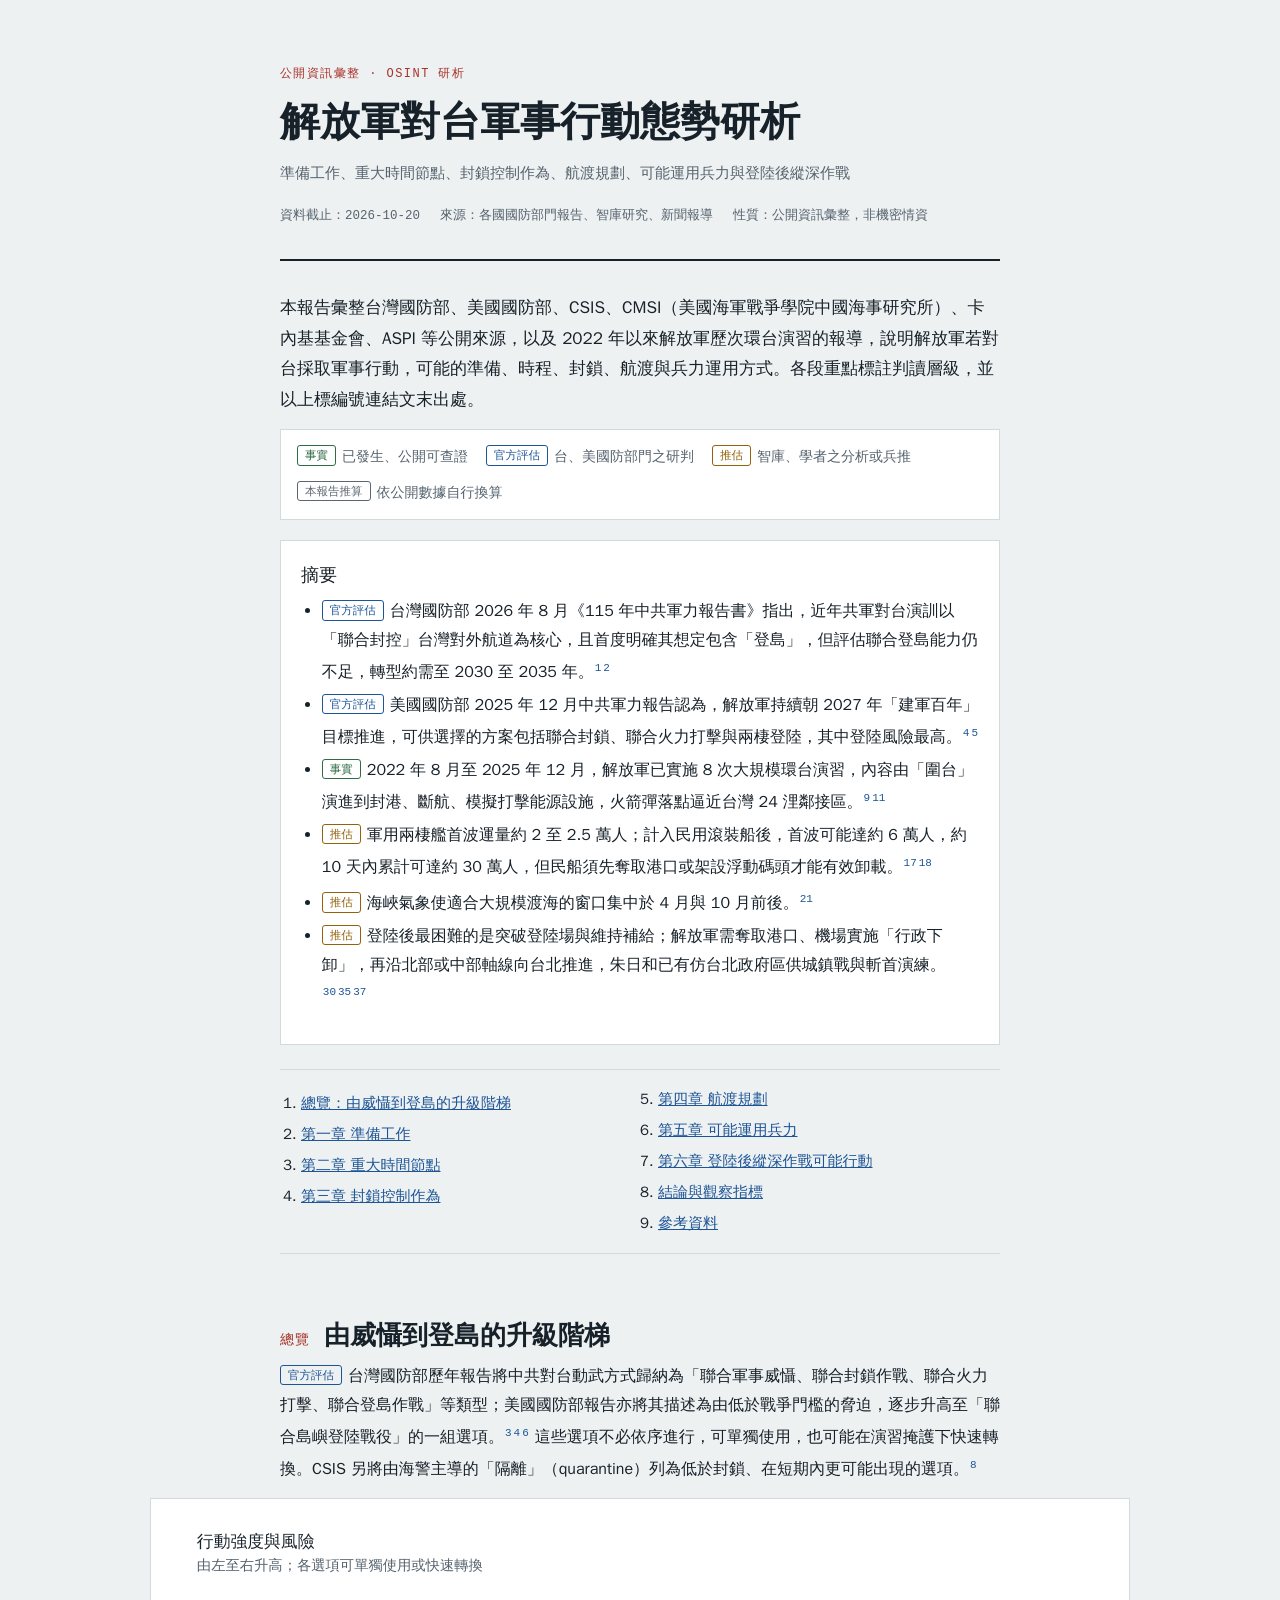
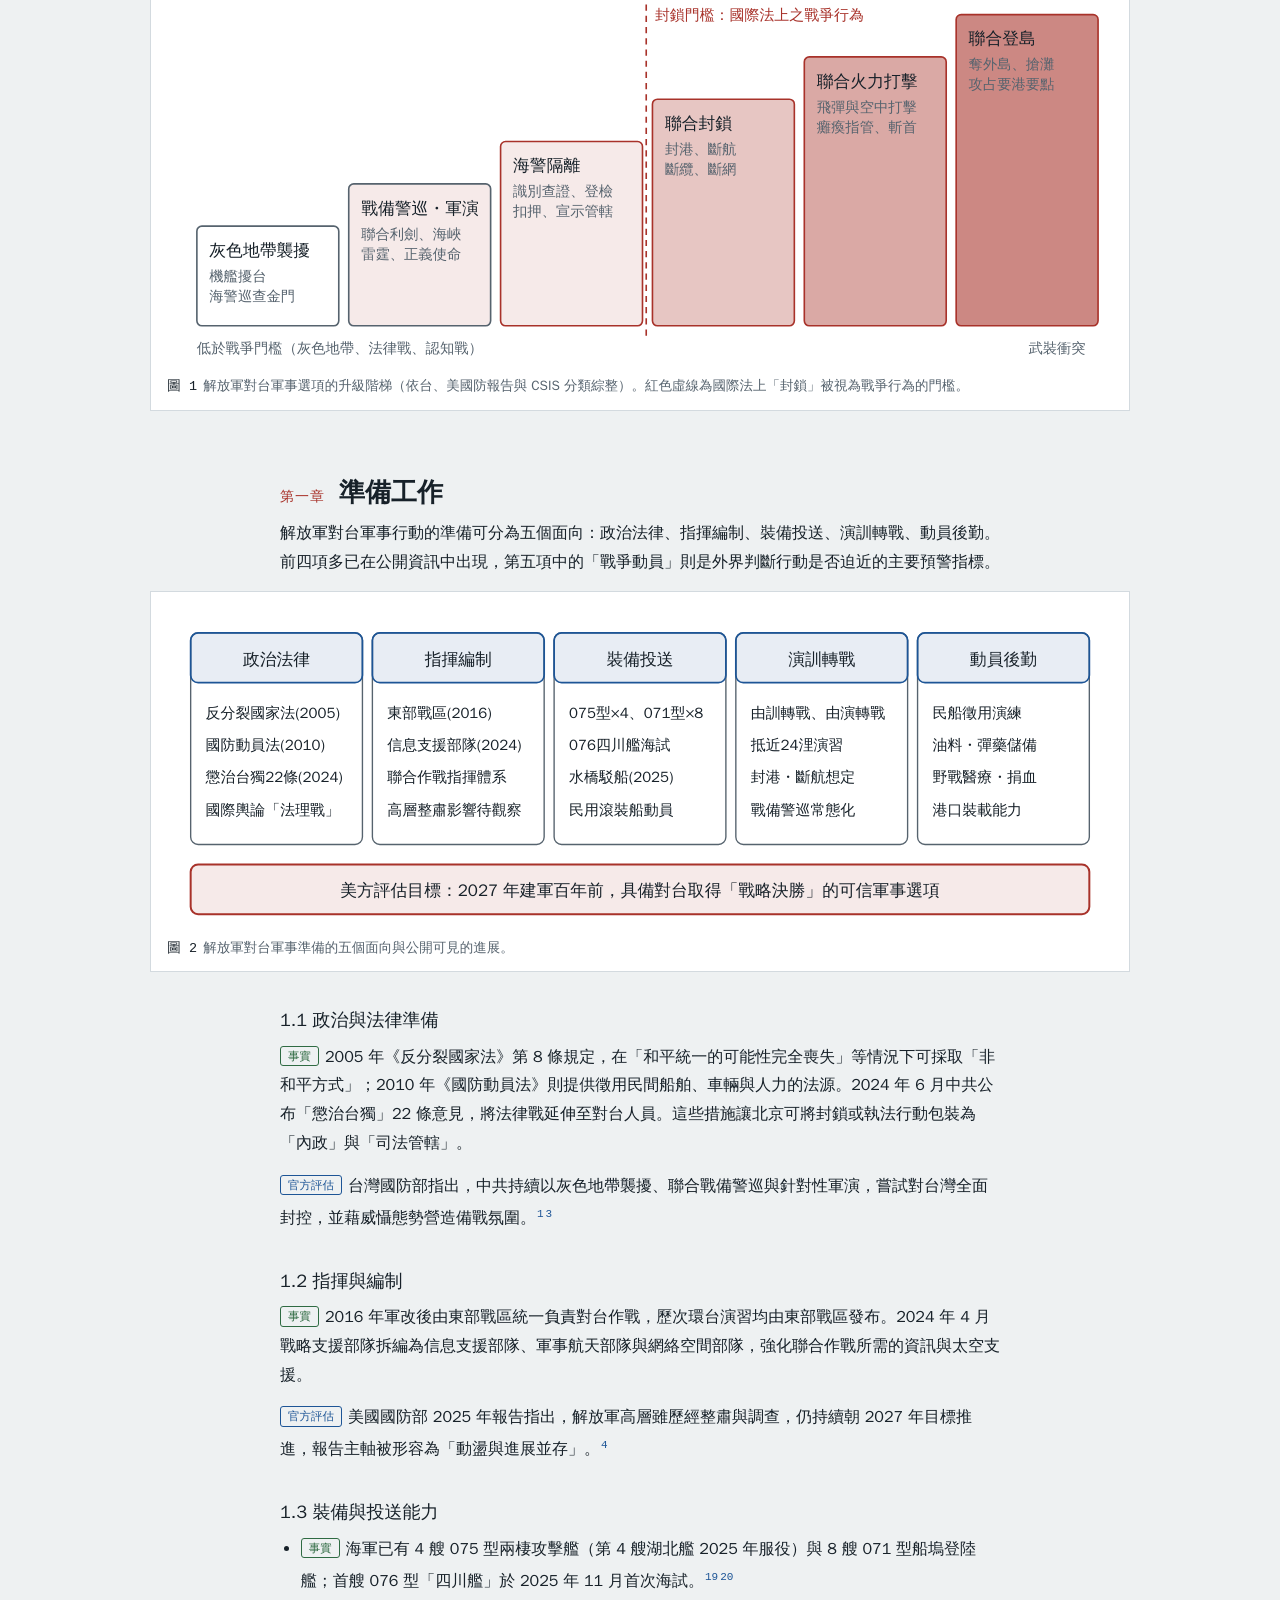
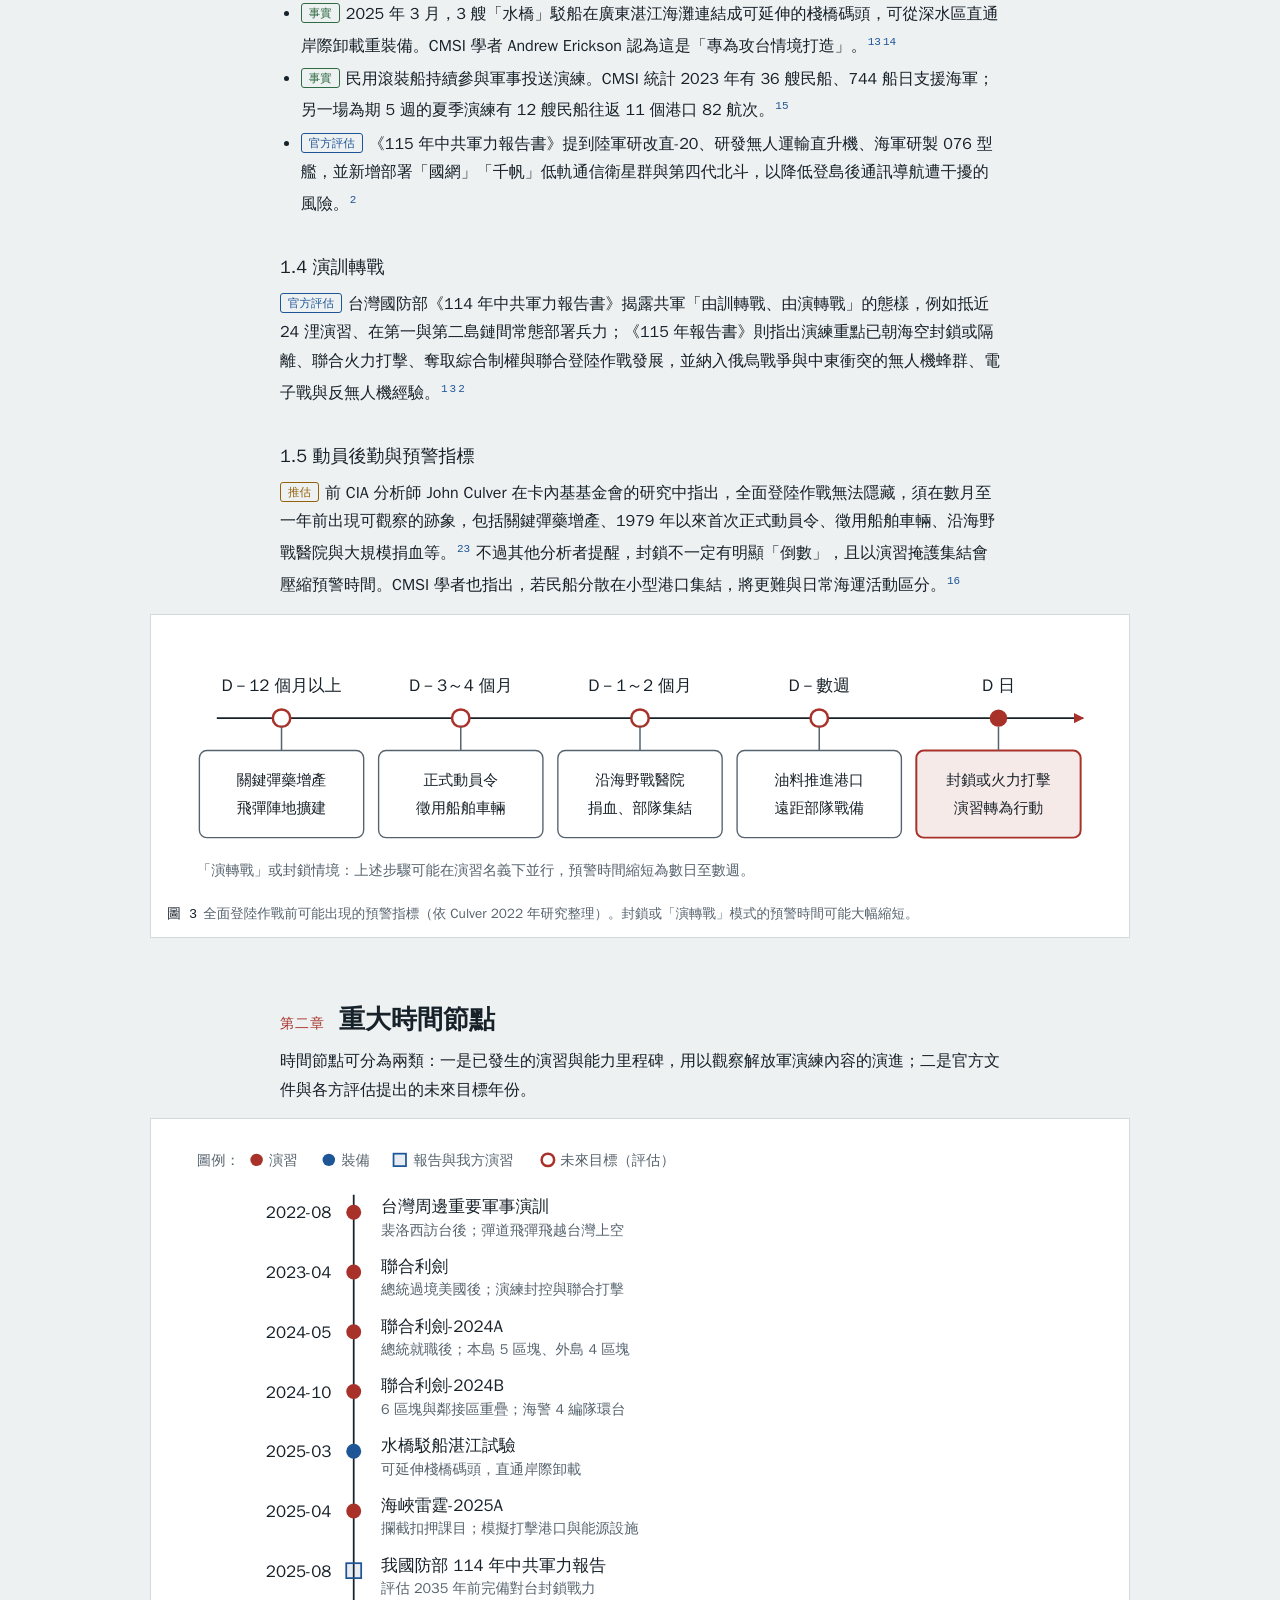
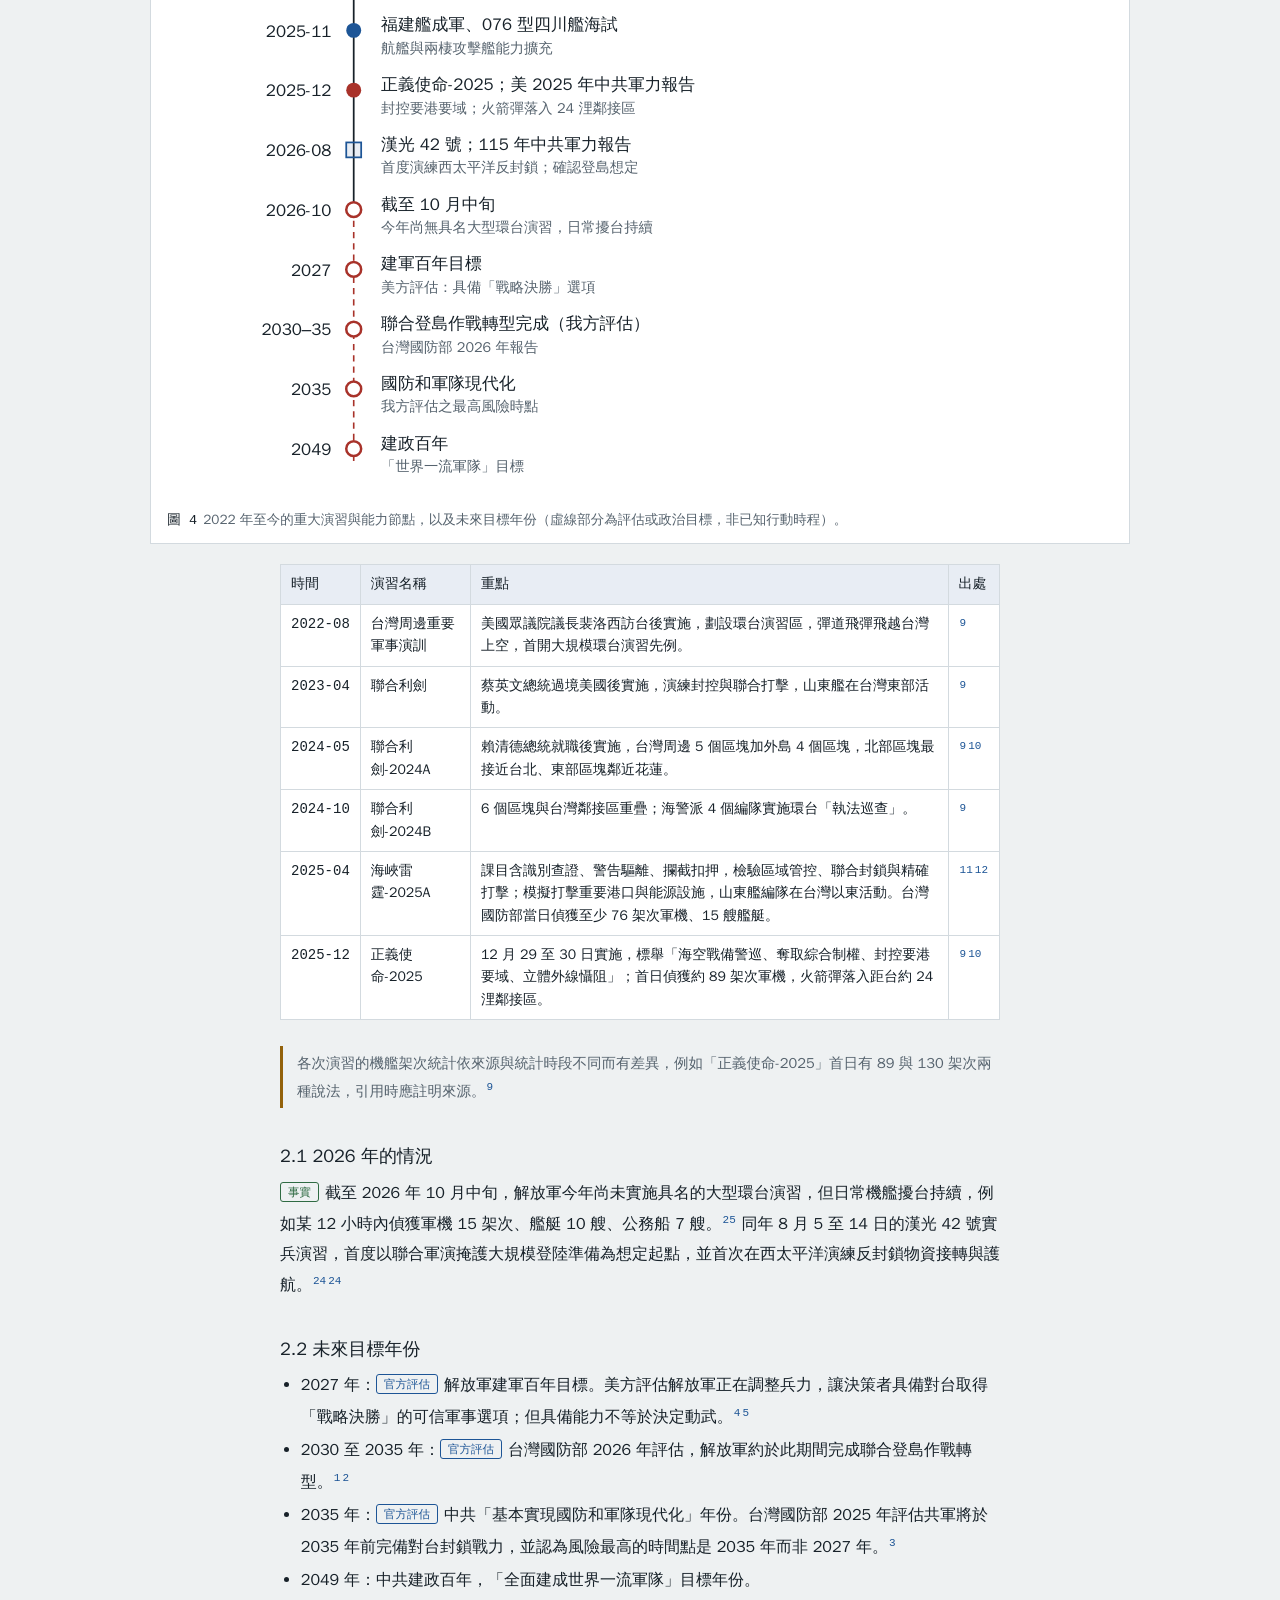
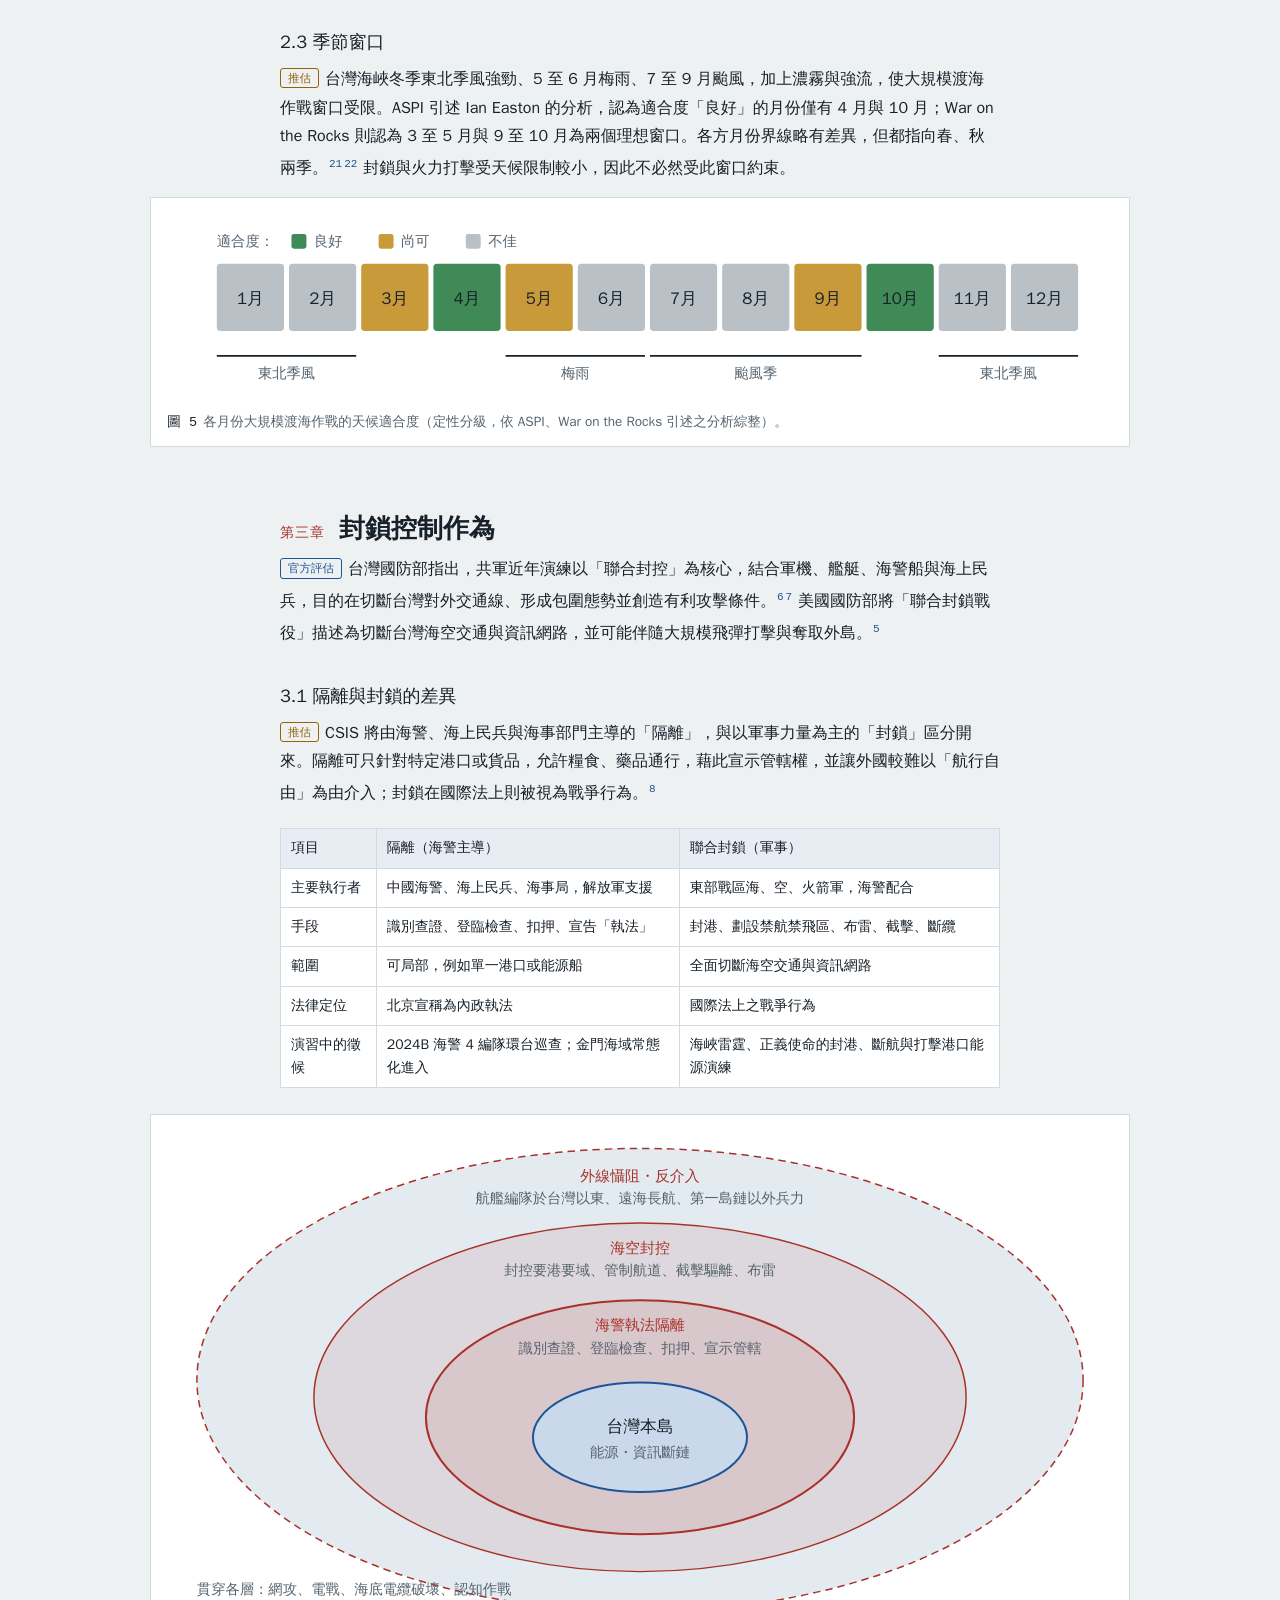
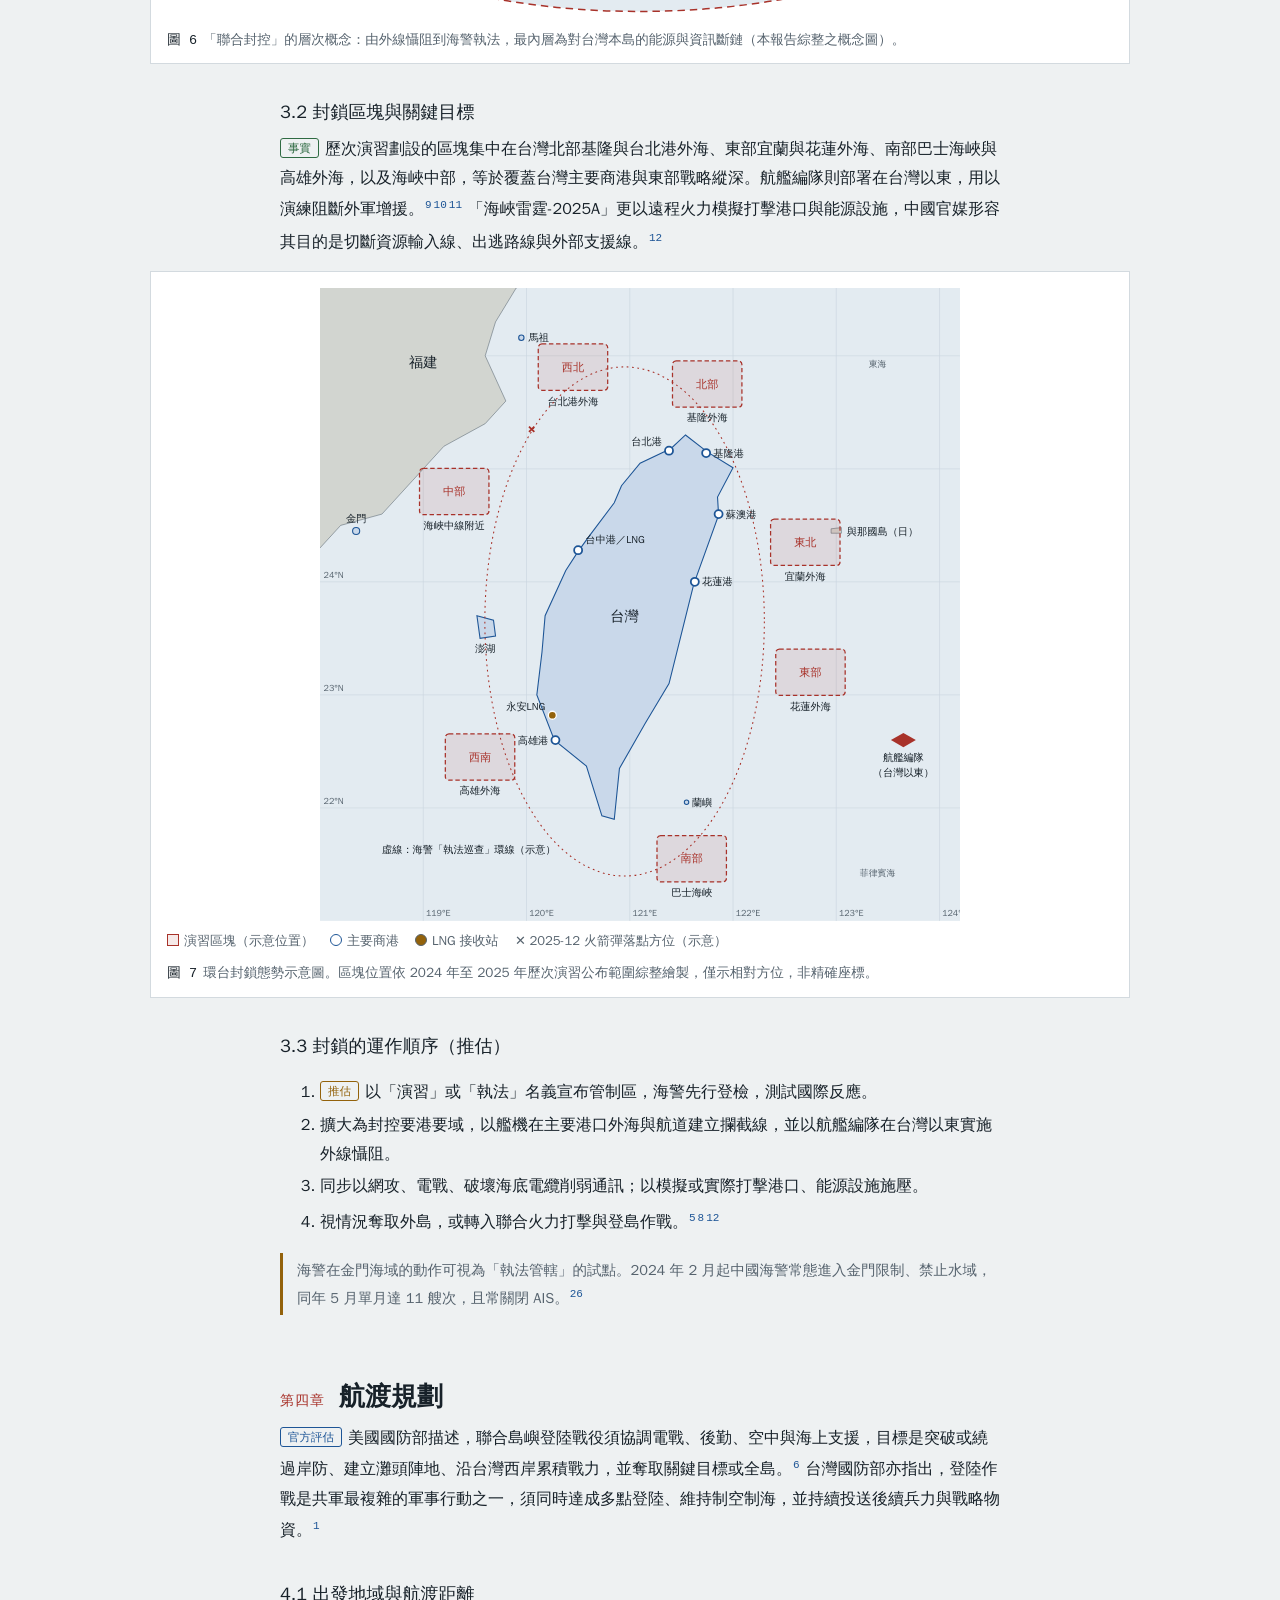
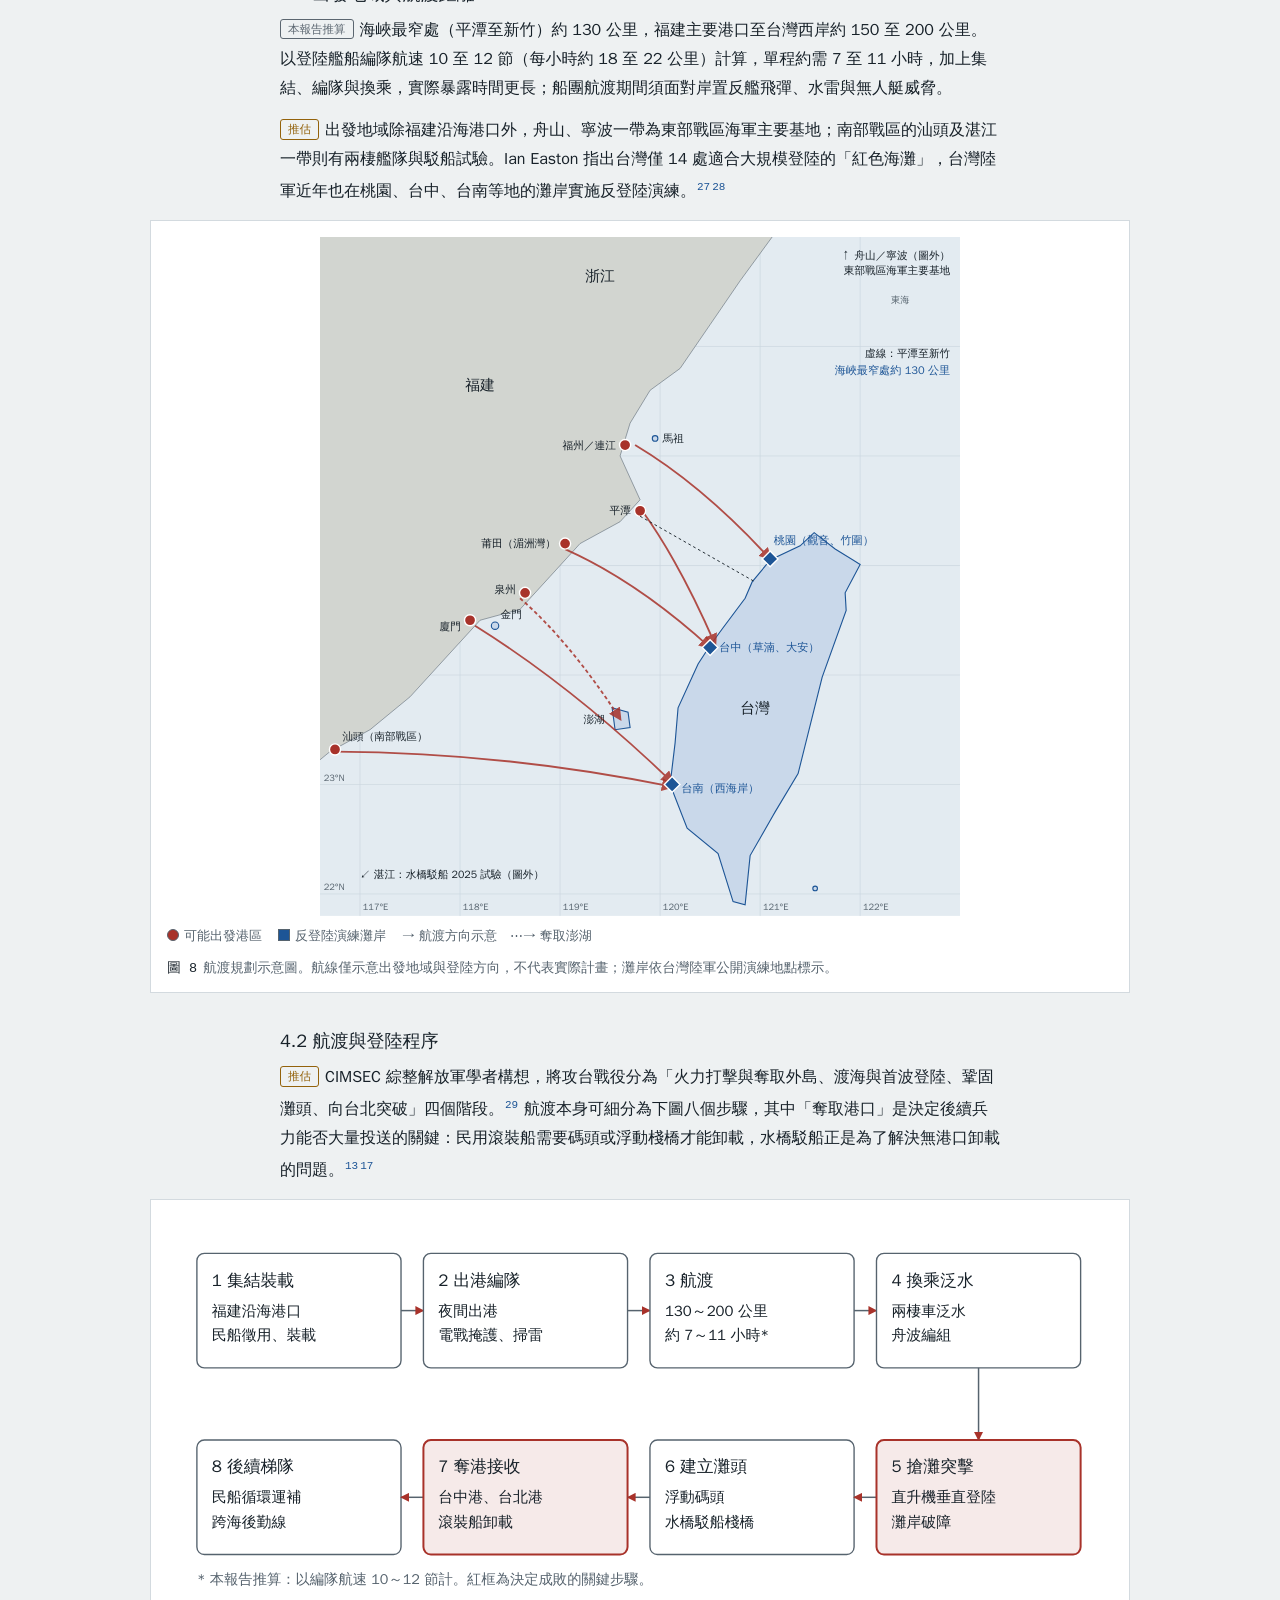
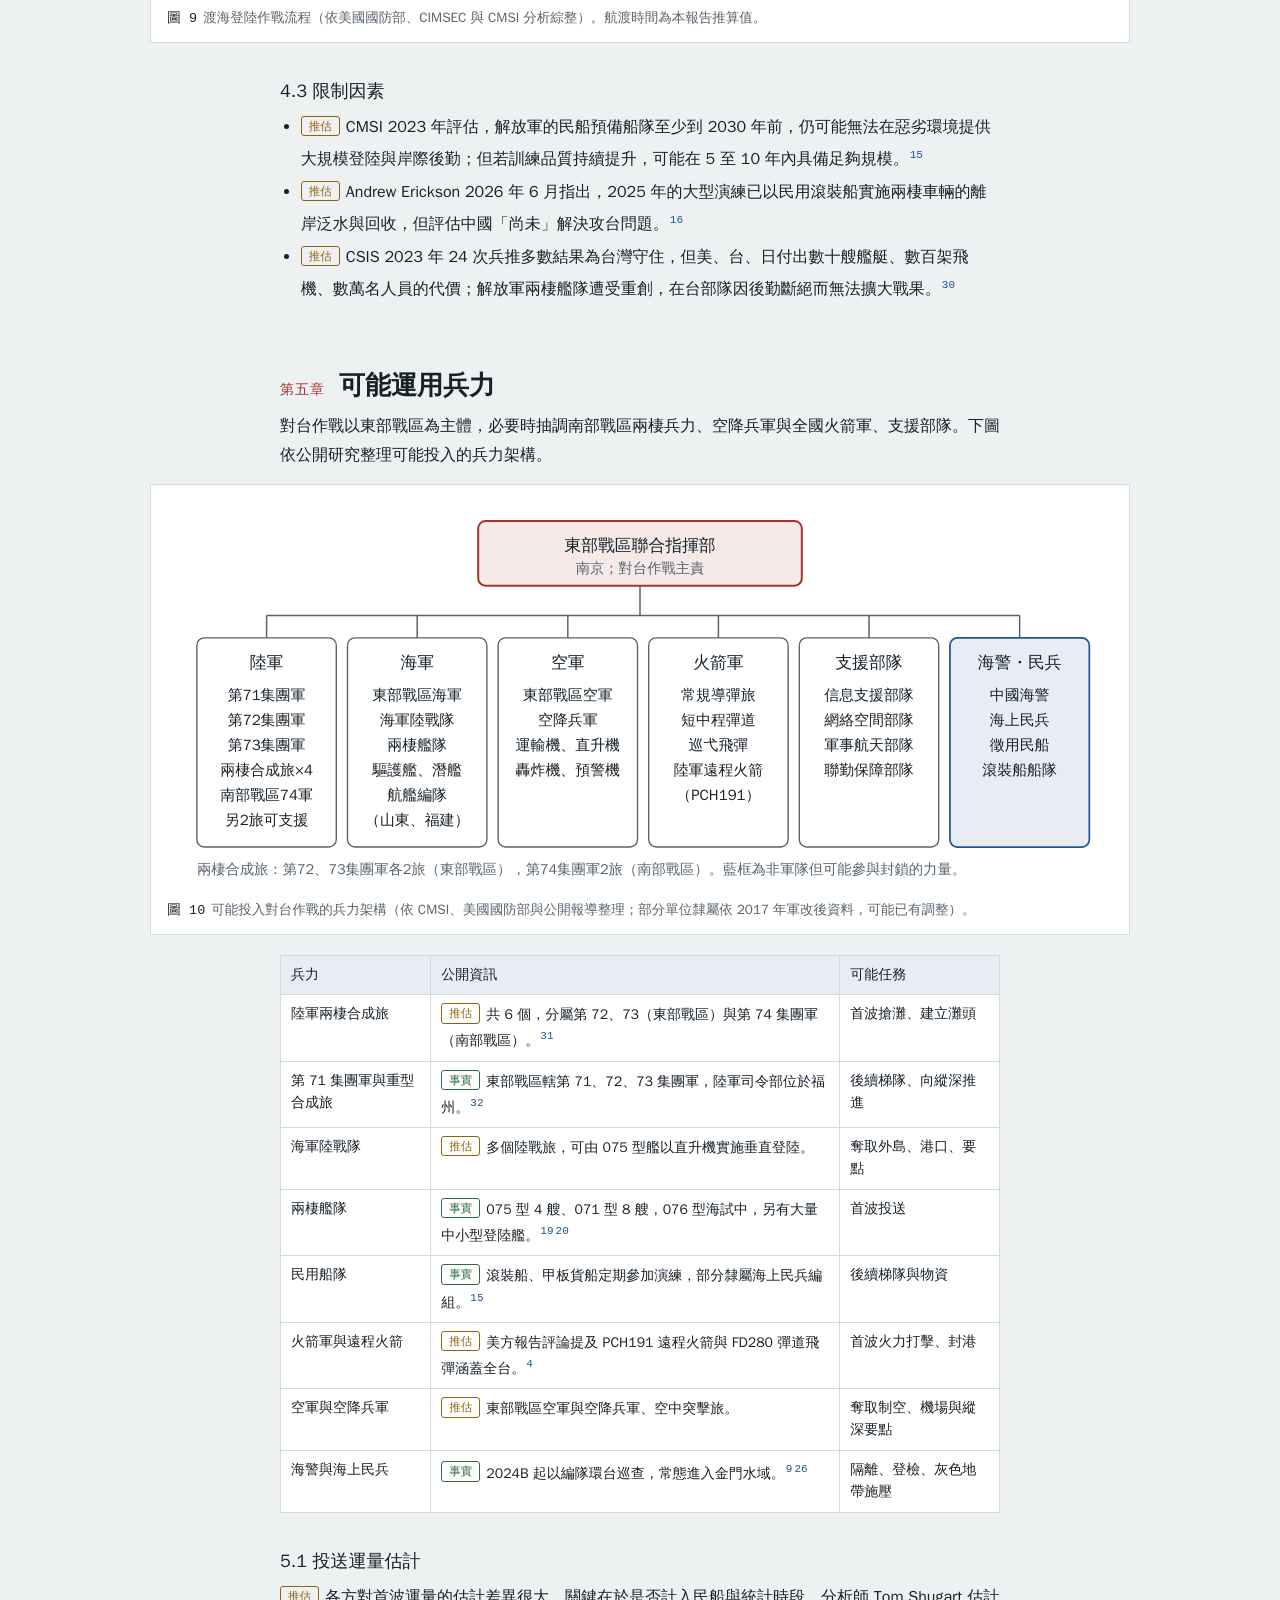
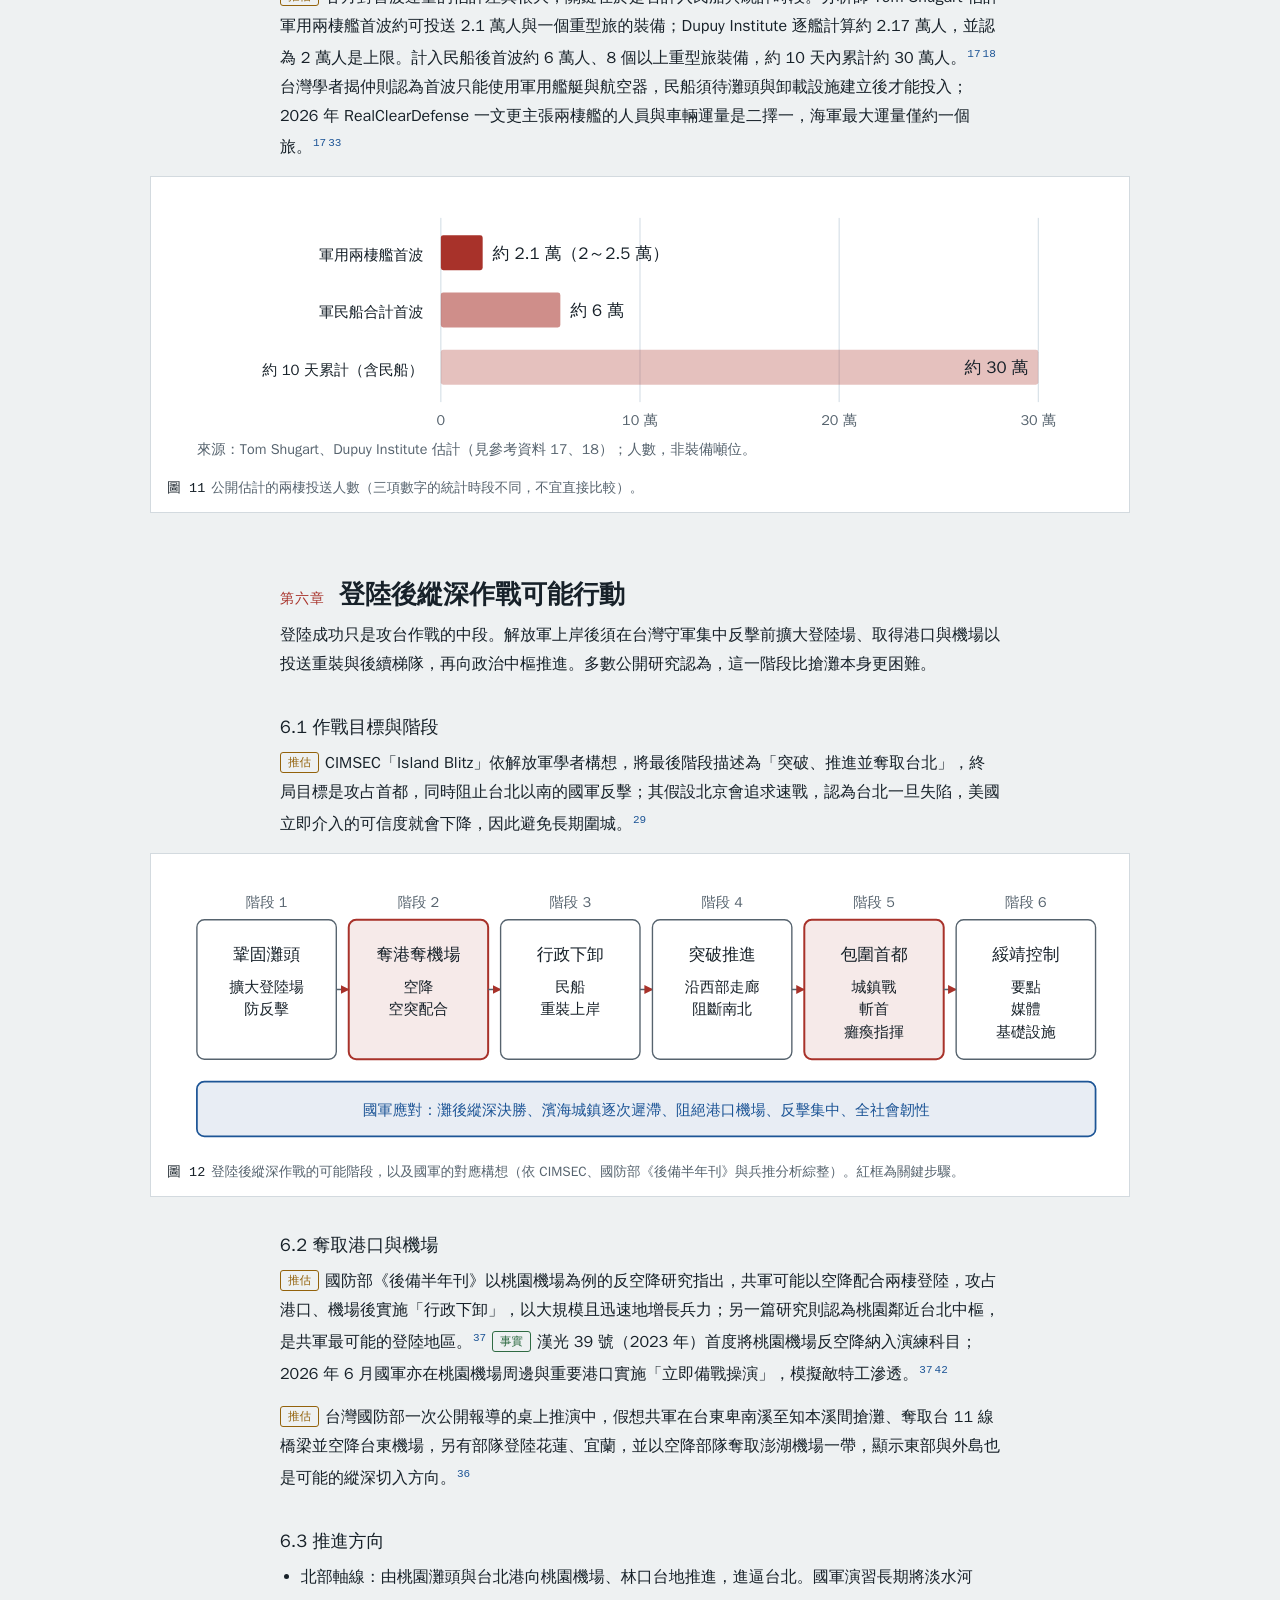
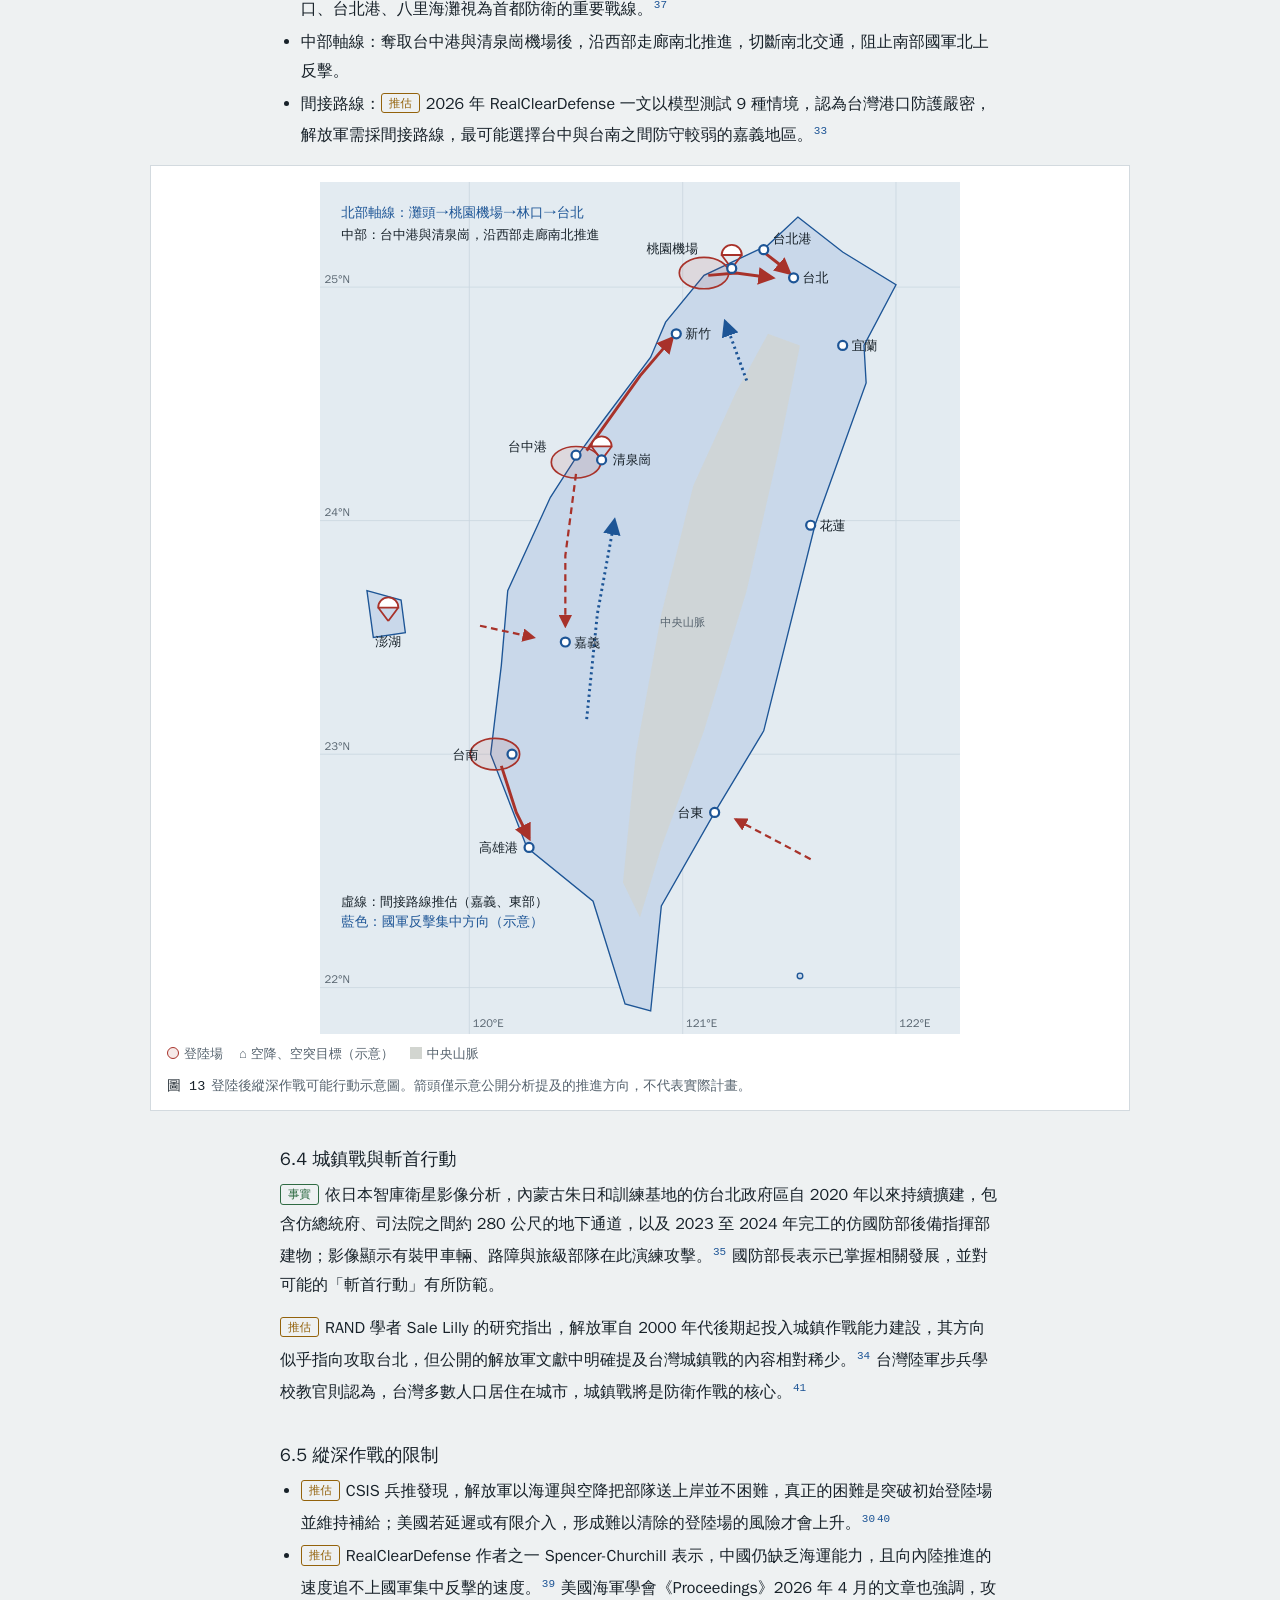
==== index.html @ f0faf1cc "新增解放軍對台軍事行動態勢研析報告 六章公開資訊研析，含離線網頁版、Word 檔、13 張圖解與產生程式。  Co-Authored-By: Claude Opus 5.5 (1M context) " ====
<!doctype html>
<html lang="zh-Hant">
<head>
<meta charset="utf-8">
<meta name="viewport" content="width=device-width, initial-scale=1">
<title>解放軍犯台態勢研析</title>
<style>
/* Layout: 單欄參謀研析文件，圖解可較正文寬；左側章節編號為真實章序 */
:root{
  --bg:#eef1f2; --paper:#ffffff; --ink:#172129; --muted:#56636e; --rule:#d3dadf;
  --accent:#a8322a; --accent-tint:rgba(168,50,42,.10); --tw:#1d5596; --tw-tint:rgba(29,85,150,.10);
  --sea:#e3ebf1; --land-cn:#d2d5d0; --land-tw:#c9d8ea; --grid:#cad6df;
  --fact:#2f6b43; --off:#1d5596; --est:#93620b; --calc:#5b6670;
  --good:#3f8a57; --fair:#c89a3a; --poor:#b9c0c6;
  --f-display:"Noto Serif TC","Songti TC","PMingLiU",serif;
  --f-body:"Noto Sans TC","PingFang TC","Microsoft JhengHei","WenQuanYi Zen Hei",sans-serif;
  --f-mono:"IBM Plex Mono",ui-monospace,Menlo,monospace;
}
@media (prefers-color-scheme: dark){:root:not([data-theme="light"]){
  --bg:#0e1316; --paper:#151c21; --ink:#e3e9ed; --muted:#98a5af; --rule:#2b363e;
  --accent:#ec7065; --accent-tint:rgba(236,112,101,.14); --tw:#7eaee9; --tw-tint:rgba(126,174,233,.14);
  --sea:#122029; --land-cn:#2a302d; --land-tw:#233a55; --grid:#22323d;
  --fact:#72c08d; --off:#7eaee9; --est:#e0b259; --calc:#a3adb5;
  --good:#58a872; --fair:#c8a24f; --poor:#3a454d; color-scheme:dark}}
:root[data-theme="dark"]{
  --bg:#0e1316; --paper:#151c21; --ink:#e3e9ed; --muted:#98a5af; --rule:#2b363e;
  --accent:#ec7065; --accent-tint:rgba(236,112,101,.14); --tw:#7eaee9; --tw-tint:rgba(126,174,233,.14);
  --sea:#122029; --land-cn:#2a302d; --land-tw:#233a55; --grid:#22323d;
  --fact:#72c08d; --off:#7eaee9; --est:#e0b259; --calc:#a3adb5;
  --good:#58a872; --fair:#c8a24f; --poor:#3a454d; color-scheme:dark}
*{box-sizing:border-box}
body{background:var(--bg);color:var(--ink);font-family:var(--f-body);font-size:16px;line-height:1.8;
  padding-left:max(16px,env(safe-area-inset-left,0px));padding-right:max(16px,env(safe-area-inset-right,0px));padding-block:0 64px}
.doc{max-width:980px;margin:0 auto}
.col{max-width:720px;margin:0 auto}
header.cover{padding-block:56px 32px;border-bottom:2px solid var(--ink);max-width:720px;margin:0 auto 32px}
.cls{font-family:var(--f-mono);font-size:12px;letter-spacing:.12em;color:var(--accent);text-transform:uppercase}
h1{font-family:var(--f-display);font-size:clamp(28px,5vw,40px);line-height:1.3;margin:10px 0 12px;text-wrap:balance}
.sub{color:var(--muted);font-size:15px;margin:0}
.meta{font-family:var(--f-mono);font-size:12.5px;color:var(--muted);margin-top:18px;display:flex;flex-wrap:wrap;gap:6px 20px}
h2{font-family:var(--f-display);font-size:26px;line-height:1.4;margin:64px 0 8px;text-wrap:balance;display:flex;gap:14px;align-items:baseline}
h2 .no{font-family:var(--f-mono);font-size:14px;font-weight:500;color:var(--accent);letter-spacing:.06em;flex:none}
h3{font-size:18px;font-weight:700;margin:32px 0 6px}
p{margin:0 0 14px}
.lead{font-size:17px}
ul{margin:0 0 14px;padding-left:1.3em}
li{margin:4px 0}
a{color:var(--tw)}
sup a{font-family:var(--f-mono);font-size:11px;text-decoration:none;padding:0 1px}
.tag{display:inline-block;font-size:11.5px;font-weight:500;line-height:1;padding:4px 7px 3px;border-radius:3px;border:1px solid currentColor;margin-right:6px;vertical-align:2px;white-space:nowrap}
.tag.fact{color:var(--fact)} .tag.off{color:var(--off)} .tag.est{color:var(--est)} .tag.calc{color:var(--calc)}
.legend{display:flex;flex-wrap:wrap;gap:10px 18px;font-size:14px;color:var(--muted);padding:14px 16px;border:1px solid var(--rule);background:var(--paper)}
.toc{border-top:1px solid var(--rule);border-bottom:1px solid var(--rule);padding-block:16px;margin:24px 0}
.toc ol{margin:0;padding-left:1.4em;columns:2 260px;font-size:15px}
.keypts{background:var(--paper);border:1px solid var(--rule);padding:18px 20px;margin:20px 0}
.keypts h3{margin-top:0}
figure{margin:28px 0 32px;background:var(--paper);border:1px solid var(--rule);padding:16px 16px 12px}
figure .scroll{overflow-x:auto}
figure svg{display:block;width:100%;min-width:560px;height:auto}
figure.map svg{min-width:0;max-width:640px;margin:0 auto}
figcaption{font-size:13.5px;color:var(--muted);margin-top:10px;line-height:1.6}
figcaption b{color:var(--ink);font-family:var(--f-mono);font-weight:500;margin-right:6px}
.tbl{overflow-x:auto;margin:20px 0 26px}
table{border-collapse:collapse;width:100%;font-size:14px;line-height:1.6;background:var(--paper)}
th,td{border:1px solid var(--rule);padding:8px 10px;text-align:left;vertical-align:top}
th{background:var(--tw-tint);font-weight:700;white-space:nowrap}
td.num{font-family:var(--f-mono);font-variant-numeric:tabular-nums;white-space:nowrap}
.note{border-left:3px solid var(--est);padding:4px 0 4px 14px;color:var(--muted);font-size:14.5px;margin:16px 0}
ol.refs{font-size:13.5px;line-height:1.65;padding-left:2.4em}
ol.refs li{margin:6px 0;word-break:break-word}
.maplegend{display:flex;flex-wrap:wrap;gap:6px 16px;font-size:13px;color:var(--muted);margin-top:8px}
.sw{display:inline-block;width:12px;height:12px;vertical-align:-1px;margin-right:5px;border:1px solid var(--muted)}
/* SVG */
svg text{font-family:var(--f-body)}
.sea{fill:var(--sea)} .cn{fill:var(--land-cn);stroke:var(--muted);stroke-width:.6} .tw{fill:var(--land-tw);stroke:var(--tw);stroke-width:1.2} .jp{fill:var(--land-cn);stroke:var(--muted);stroke-width:.6}
.grid{stroke:var(--grid);stroke-width:.7}
.m-g{font-size:10px;fill:var(--muted)} .m-s{font-size:11.5px;fill:var(--ink)} .m-t{font-size:12px;fill:var(--ink)}
.m-b{font-size:16px;font-weight:700;fill:var(--ink)} .m-z{font-size:12.5px;font-weight:700;fill:var(--accent)} .m-r{font-size:12px;font-weight:700;fill:var(--tw)}
.zone{fill:var(--accent-tint);stroke:var(--accent);stroke-width:1.4;stroke-dasharray:5 3}
.ccg{fill:none;stroke:var(--accent);stroke-width:1.2;stroke-dasharray:2 4}
.cv{fill:var(--accent)} .impact{stroke:var(--accent);stroke-width:2;fill:none}
.port{fill:var(--paper);stroke:var(--tw);stroke-width:2} .energy{fill:var(--est);stroke:var(--paper);stroke-width:1.5}
.emb{fill:var(--accent);stroke:var(--paper);stroke-width:1.5}
.beach{fill:var(--tw);stroke:var(--paper);stroke-width:1.5}
.lane{fill:none;stroke:var(--accent);stroke-width:2;opacity:.85} .lane-P{stroke-dasharray:4 3} .ahead{fill:var(--accent)}
.meas{stroke:var(--ink);stroke-width:1;stroke-dasharray:3 3}
.d-box{fill:var(--paper);stroke:var(--muted);stroke-width:1.1}
.d-hi{fill:var(--accent-tint);stroke:var(--accent);stroke-width:1.6}
.d-tw{fill:var(--tw-tint);stroke:var(--tw);stroke-width:1.4}
.d-th{font-size:13.5px;font-weight:700;fill:var(--ink)} .d-t{font-size:12px;fill:var(--ink)} .d-ts{font-size:11.5px;fill:var(--muted)}
.d-ac{font-size:12px;font-weight:700;fill:var(--accent)} .d-twt{font-size:12px;font-weight:700;fill:var(--tw)}
.d-line{stroke:var(--muted);stroke-width:1.2;fill:none} .d-dash{stroke:var(--accent);stroke-width:1.3;fill:none;stroke-dasharray:5 4}
.d-axis{stroke:var(--ink);stroke-width:1.4}
.d-dot{fill:var(--accent)} .d-dot2{fill:var(--paper);stroke:var(--accent);stroke-width:2} .d-dot3{fill:var(--tw)}
.st0{fill:var(--paper);stroke:var(--muted)} .st1{fill:var(--accent-tint);stroke:var(--muted)} .st2{fill:var(--accent-tint);stroke:var(--accent)}
.st3{fill:var(--accent);fill-opacity:.28;stroke:var(--accent)} .st4{fill:var(--accent);fill-opacity:.42;stroke:var(--accent)} .st5{fill:var(--accent);fill-opacity:.58;stroke:var(--accent)}
.wx-g{fill:var(--good)} .wx-f{fill:var(--fair)} .wx-p{fill:var(--poor)}
.bar{fill:var(--accent)} .bar2{fill:var(--accent);fill-opacity:.55} .bar3{fill:var(--accent);fill-opacity:.3}
.ring1{fill:var(--sea);stroke:var(--accent);stroke-dasharray:6 4;stroke-width:1.2}
.ring2{fill:var(--accent-tint);stroke:var(--accent);stroke-width:1.2}
.ring3{fill:var(--accent-tint);stroke:var(--accent);stroke-width:1.6}
.ring4{fill:var(--land-tw);stroke:var(--tw);stroke-width:1.6}
.mtn{fill:var(--land-cn);fill-opacity:.7;stroke:none}
.lodg{fill:var(--accent-tint);stroke:var(--accent);stroke-width:1.5}
.push{fill:none;stroke:var(--accent);stroke-width:2.6} .push.dash{stroke-dasharray:6 4;stroke-width:2}
.counter{fill:none;stroke:var(--tw);stroke-width:2.6;stroke-dasharray:2 3} .bhead{fill:var(--tw)}
.para{fill:var(--paper);stroke:var(--accent);stroke-width:1.6}
.m-twt{font-size:12px;font-weight:700;fill:var(--tw)}
@media (max-width:520px){h2{font-size:22px} body{font-size:15.5px}}
</style>
<style>@media print{body{background:#fff} figure{break-inside:avoid} .toc{display:none}}</style>
</head>
<body>

<div class="doc">
<header class="cover">
  <div class="cls">公開資訊彙整 · OSINT 研析</div>
  <h1>解放軍對台軍事行動態勢研析</h1>
  <p class="sub">準備工作、重大時間節點、封鎖控制作為、航渡規劃、可能運用兵力與登陸後縱深作戰</p>
  <div class="meta"><span>資料截止：2026-10-20</span><span>來源：各國國防部門報告、智庫研究、新聞報導</span><span>性質：公開資訊彙整，非機密情資</span></div>
</header>

<div class="col">
<p class="lead">本報告彙整台灣國防部、美國國防部、CSIS、CMSI（美國海軍戰爭學院中國海事研究所）、卡內基基金會、ASPI 等公開來源，以及 2022 年以來解放軍歷次環台演習的報導，說明解放軍若對台採取軍事行動，可能的準備、時程、封鎖、航渡與兵力運用方式。各段重點標註判讀層級，並以上標編號連結文末出處。</p>

<div class="legend" role="note">
  <span><span class="tag fact">事實</span>已發生、公開可查證</span>
  <span><span class="tag off">官方評估</span>台、美國防部門之研判</span>
  <span><span class="tag est">推估</span>智庫、學者之分析或兵推</span>
  <span><span class="tag calc">本報告推算</span>依公開數據自行換算</span>
</div>

<div class="keypts">
<h3>摘要</h3>
<ul>
<li><span class="tag off">官方評估</span>台灣國防部 2026 年 8 月《115 年中共軍力報告書》指出，近年共軍對台演訓以「聯合封控」台灣對外航道為核心，且首度明確其想定包含「登島」，但評估聯合登島能力仍不足，轉型約需至 2030 至 2035 年。<sup><a href="#r1">1</a><a href="#r2">2</a></sup></li>
<li><span class="tag off">官方評估</span>美國國防部 2025 年 12 月中共軍力報告認為，解放軍持續朝 2027 年「建軍百年」目標推進，可供選擇的方案包括聯合封鎖、聯合火力打擊與兩棲登陸，其中登陸風險最高。<sup><a href="#r4">4</a><a href="#r5">5</a></sup></li>
<li><span class="tag fact">事實</span>2022 年 8 月至 2025 年 12 月，解放軍已實施 8 次大規模環台演習，內容由「圍台」演進到封港、斷航、模擬打擊能源設施，火箭彈落點逼近台灣 24 浬鄰接區。<sup><a href="#r9">9</a><a href="#r11">11</a></sup></li>
<li><span class="tag est">推估</span>軍用兩棲艦首波運量約 2 至 2.5 萬人；計入民用滾裝船後，首波可能達約 6 萬人，約 10 天內累計可達約 30 萬人，但民船須先奪取港口或架設浮動碼頭才能有效卸載。<sup><a href="#r17">17</a><a href="#r18">18</a></sup></li>
<li><span class="tag est">推估</span>海峽氣象使適合大規模渡海的窗口集中於 4 月與 10 月前後。<sup><a href="#r21">21</a></sup></li>
<li><span class="tag est">推估</span>登陸後最困難的是突破登陸場與維持補給；解放軍需奪取港口、機場實施「行政下卸」，再沿北部或中部軸線向台北推進，朱日和已有仿台北政府區供城鎮戰與斬首演練。<sup><a href="#r30">30</a><a href="#r35">35</a><a href="#r37">37</a></sup></li>
</ul>
</div>

<nav class="toc" aria-label="目錄"><ol>
<li><a href="#c0">總覽：由威懾到登島的升級階梯</a></li>
<li><a href="#c1">第一章 準備工作</a></li>
<li><a href="#c2">第二章 重大時間節點</a></li>
<li><a href="#c3">第三章 封鎖控制作為</a></li>
<li><a href="#c4">第四章 航渡規劃</a></li>
<li><a href="#c5">第五章 可能運用兵力</a></li>
<li><a href="#c7">第六章 登陸後縱深作戰可能行動</a></li>
<li><a href="#c6">結論與觀察指標</a></li>
<li><a href="#refs">參考資料</a></li>
</ol></nav>

<h2 id="c0"><span class="no">總覽</span>由威懾到登島的升級階梯</h2>
<p><span class="tag off">官方評估</span>台灣國防部歷年報告將中共對台動武方式歸納為「聯合軍事威懾、聯合封鎖作戰、聯合火力打擊、聯合登島作戰」等類型；美國國防部報告亦將其描述為由低於戰爭門檻的脅迫，逐步升高至「聯合島嶼登陸戰役」的一組選項。<sup><a href="#r3">3</a><a href="#r4">4</a><a href="#r6">6</a></sup> 這些選項不必依序進行，可單獨使用，也可能在演習掩護下快速轉換。CSIS 另將由海警主導的「隔離」（quarantine）列為低於封鎖、在短期內更可能出現的選項。<sup><a href="#r8">8</a></sup></p>
</div>

<figure class="doc" id="fig1"><div class="scroll"><svg viewBox="0 0 760 362" role="img" aria-label="解放軍對台軍事選項升級階梯"><text class="d-th" x="24" y="26" text-anchor="start">行動強度與風險</text><text class="d-ts" x="24" y="44" text-anchor="start">由左至右升高；各選項可單獨使用或快速轉換</text><rect class="st0" x="24" y="250" width="114" height="80" rx="4" stroke-width="1.3"/><text class="d-th" x="34" y="274" text-anchor="start">灰色地帶襲擾</text><text class="d-ts" x="34" y="294" text-anchor="start">機艦擾台</text><text class="d-ts" x="34" y="310" text-anchor="start">海警巡查金門</text><rect class="st1" x="146" y="216" width="114" height="114" rx="4" stroke-width="1.3"/><text class="d-th" x="156" y="240" text-anchor="start">戰備警巡・軍演</text><text class="d-ts" x="156" y="260" text-anchor="start">聯合利劍、海峽</text><text class="d-ts" x="156" y="276" text-anchor="start">雷霆、正義使命</text><rect class="st2" x="268" y="182" width="114" height="148" rx="4" stroke-width="1.3"/><text class="d-th" x="278" y="206" text-anchor="start">海警隔離</text><text class="d-ts" x="278" y="226" text-anchor="start">識別查證、登檢</text><text class="d-ts" x="278" y="242" text-anchor="start">扣押、宣示管轄</text><rect class="st3" x="390" y="148" width="114" height="182" rx="4" stroke-width="1.3"/><text class="d-th" x="400" y="172" text-anchor="start">聯合封鎖</text><text class="d-ts" x="400" y="192" text-anchor="start">封港、斷航</text><text class="d-ts" x="400" y="208" text-anchor="start">斷纜、斷網</text><rect class="st4" x="512" y="114" width="114" height="216" rx="4" stroke-width="1.3"/><text class="d-th" x="522" y="138" text-anchor="start">聯合火力打擊</text><text class="d-ts" x="522" y="158" text-anchor="start">飛彈與空中打擊</text><text class="d-ts" x="522" y="174" text-anchor="start">癱瘓指管、斬首</text><rect class="st5" x="634" y="80" width="114" height="250" rx="4" stroke-width="1.3"/><text class="d-th" x="644" y="104" text-anchor="start">聯合登島</text><text class="d-ts" x="644" y="124" text-anchor="start">奪外島、搶灘</text><text class="d-ts" x="644" y="140" text-anchor="start">攻占要港要點</text><line class="d-dash" x1="385" y1="72" x2="385" y2="340"/><text class="d-ac" x="392" y="84" text-anchor="start">封鎖門檻：國際法上之戰爭行為</text><text class="d-ts" x="24" y="352" text-anchor="start">低於戰爭門檻（灰色地帶、法律戰、認知戰）</text><text class="d-ts" x="738" y="352" text-anchor="end">武裝衝突</text></svg></div>
<figcaption><b>圖 1</b>解放軍對台軍事選項的升級階梯（依台、美國防報告與 CSIS 分類綜整）。紅色虛線為國際法上「封鎖」被視為戰爭行為的門檻。</figcaption></figure>

<div class="col">
<h2 id="c1"><span class="no">第一章</span>準備工作</h2>
<p>解放軍對台軍事行動的準備可分為五個面向：政治法律、指揮編制、裝備投送、演訓轉戰、動員後勤。前四項多已在公開資訊中出現，第五項中的「戰爭動員」則是外界判斷行動是否迫近的主要預警指標。</p>
</div>

<figure class="doc" id="fig2"><div class="scroll"><svg viewBox="0 0 760 256" role="img" aria-label="解放軍對台軍事準備五個面向"><rect class="d-box" x="19" y="20" width="138" height="170" rx="6"/><rect class="d-tw" x="19" y="20" width="138" height="40" rx="6"/><text class="d-th" x="88" y="46" text-anchor="middle">政治法律</text><text class="d-t" x="31" y="88" text-anchor="start">反分裂國家法(2005)</text><text class="d-t" x="31" y="114" text-anchor="start">國防動員法(2010)</text><text class="d-t" x="31" y="140" text-anchor="start">懲治台獨22條(2024)</text><text class="d-t" x="31" y="166" text-anchor="start">國際輿論「法理戰」</text><rect class="d-box" x="165" y="20" width="138" height="170" rx="6"/><rect class="d-tw" x="165" y="20" width="138" height="40" rx="6"/><text class="d-th" x="234" y="46" text-anchor="middle">指揮編制</text><text class="d-t" x="177" y="88" text-anchor="start">東部戰區(2016)</text><text class="d-t" x="177" y="114" text-anchor="start">信息支援部隊(2024)</text><text class="d-t" x="177" y="140" text-anchor="start">聯合作戰指揮體系</text><text class="d-t" x="177" y="166" text-anchor="start">高層整肅影響待觀察</text><rect class="d-box" x="311" y="20" width="138" height="170" rx="6"/><rect class="d-tw" x="311" y="20" width="138" height="40" rx="6"/><text class="d-th" x="380" y="46" text-anchor="middle">裝備投送</text><text class="d-t" x="323" y="88" text-anchor="start">075型×4、071型×8</text><text class="d-t" x="323" y="114" text-anchor="start">076四川艦海試</text><text class="d-t" x="323" y="140" text-anchor="start">水橋駁船(2025)</text><text class="d-t" x="323" y="166" text-anchor="start">民用滾裝船動員</text><rect class="d-box" x="457" y="20" width="138" height="170" rx="6"/><rect class="d-tw" x="457" y="20" width="138" height="40" rx="6"/><text class="d-th" x="526" y="46" text-anchor="middle">演訓轉戰</text><text class="d-t" x="469" y="88" text-anchor="start">由訓轉戰、由演轉戰</text><text class="d-t" x="469" y="114" text-anchor="start">抵近24浬演習</text><text class="d-t" x="469" y="140" text-anchor="start">封港・斷航想定</text><text class="d-t" x="469" y="166" text-anchor="start">戰備警巡常態化</text><rect class="d-box" x="603" y="20" width="138" height="170" rx="6"/><rect class="d-tw" x="603" y="20" width="138" height="40" rx="6"/><text class="d-th" x="672" y="46" text-anchor="middle">動員後勤</text><text class="d-t" x="615" y="88" text-anchor="start">民船徵用演練</text><text class="d-t" x="615" y="114" text-anchor="start">油料・彈藥儲備</text><text class="d-t" x="615" y="140" text-anchor="start">野戰醫療・捐血</text><text class="d-t" x="615" y="166" text-anchor="start">港口裝載能力</text><rect class="d-hi" x="19" y="206" width="722" height="40" rx="6"/><text class="d-th" x="380" y="231" text-anchor="middle">美方評估目標：2027 年建軍百年前，具備對台取得「戰略決勝」的可信軍事選項</text></svg></div>
<figcaption><b>圖 2</b>解放軍對台軍事準備的五個面向與公開可見的進展。</figcaption></figure>

<div class="col">
<h3>1.1 政治與法律準備</h3>
<p><span class="tag fact">事實</span>2005 年《反分裂國家法》第 8 條規定，在「和平統一的可能性完全喪失」等情況下可採取「非和平方式」；2010 年《國防動員法》則提供徵用民間船舶、車輛與人力的法源。2024 年 6 月中共公布「懲治台獨」22 條意見，將法律戰延伸至對台人員。這些措施讓北京可將封鎖或執法行動包裝為「內政」與「司法管轄」。</p>
<p><span class="tag off">官方評估</span>台灣國防部指出，中共持續以灰色地帶襲擾、聯合戰備警巡與針對性軍演，嘗試對台灣全面封控，並藉威懾態勢營造備戰氛圍。<sup><a href="#r1">1</a><a href="#r3">3</a></sup></p>

<h3>1.2 指揮與編制</h3>
<p><span class="tag fact">事實</span>2016 年軍改後由東部戰區統一負責對台作戰，歷次環台演習均由東部戰區發布。2024 年 4 月戰略支援部隊拆編為信息支援部隊、軍事航天部隊與網絡空間部隊，強化聯合作戰所需的資訊與太空支援。</p>
<p><span class="tag off">官方評估</span>美國國防部 2025 年報告指出，解放軍高層雖歷經整肅與調查，仍持續朝 2027 年目標推進，報告主軸被形容為「動盪與進展並存」。<sup><a href="#r4">4</a></sup></p>

<h3>1.3 裝備與投送能力</h3>
<ul>
<li><span class="tag fact">事實</span>海軍已有 4 艘 075 型兩棲攻擊艦（第 4 艘湖北艦 2025 年服役）與 8 艘 071 型船塢登陸艦；首艘 076 型「四川艦」於 2025 年 11 月首次海試。<sup><a href="#r19">19</a><a href="#r20">20</a></sup></li>
<li><span class="tag fact">事實</span>2025 年 3 月，3 艘「水橋」駁船在廣東湛江海灘連結成可延伸的棧橋碼頭，可從深水區直通岸際卸載重裝備。CMSI 學者 Andrew Erickson 認為這是「專為攻台情境打造」。<sup><a href="#r13">13</a><a href="#r14">14</a></sup></li>
<li><span class="tag fact">事實</span>民用滾裝船持續參與軍事投送演練。CMSI 統計 2023 年有 36 艘民船、744 船日支援海軍；另一場為期 5 週的夏季演練有 12 艘民船往返 11 個港口 82 航次。<sup><a href="#r15">15</a></sup></li>
<li><span class="tag off">官方評估</span>《115 年中共軍力報告書》提到陸軍研改直-20、研發無人運輸直升機、海軍研製 076 型艦，並新增部署「國網」「千帆」低軌通信衛星群與第四代北斗，以降低登島後通訊導航遭干擾的風險。<sup><a href="#r2">2</a></sup></li>
</ul>

<h3>1.4 演訓轉戰</h3>
<p><span class="tag off">官方評估</span>台灣國防部《114 年中共軍力報告書》揭露共軍「由訓轉戰、由演轉戰」的態樣，例如抵近 24 浬演習、在第一與第二島鏈間常態部署兵力；《115 年報告書》則指出演練重點已朝海空封鎖或隔離、聯合火力打擊、奪取綜合制權與聯合登陸作戰發展，並納入俄烏戰爭與中東衝突的無人機蜂群、電子戰與反無人機經驗。<sup><a href="#r1">1</a><a href="#r3">3</a><a href="#r2">2</a></sup></p>

<h3>1.5 動員後勤與預警指標</h3>
<p><span class="tag est">推估</span>前 CIA 分析師 John Culver 在卡內基基金會的研究中指出，全面登陸作戰無法隱藏，須在數月至一年前出現可觀察的跡象，包括關鍵彈藥增產、1979 年以來首次正式動員令、徵用船舶車輛、沿海野戰醫院與大規模捐血等。<sup><a href="#r23">23</a></sup> 不過其他分析者提醒，封鎖不一定有明顯「倒數」，且以演習掩護集結會壓縮預警時間。CMSI 學者也指出，若民船分散在小型港口集結，將更難與日常海運活動區分。<sup><a href="#r16">16</a></sup></p>
</div>

<figure class="doc" id="fig3"><div class="scroll"><svg viewBox="0 0 760 210" role="img" aria-label="全面登陸作戰預警指標時序"><defs><marker id="a3" viewBox="0 0 10 10" refX="9" refY="5" markerWidth="6" markerHeight="6" orient="auto-start-reverse"><path d="M0 0L10 5L0 10z" class="ahead"/></marker></defs><line class="d-axis" x1="40" y1="70" x2="736" y2="70" marker-end="url(#a3)"/><circle class="d-dot2" cx="92" cy="70" r="7"/><text class="d-th" x="92" y="48" text-anchor="middle">D－12 個月以上</text><rect class="d-box" x="26" y="96" width="132" height="70" rx="6"/><line class="d-line" x1="92" y1="77" x2="92" y2="96"/><text class="d-t" x="92" y="124" text-anchor="middle">關鍵彈藥增產</text><text class="d-t" x="92" y="146" text-anchor="middle">飛彈陣地擴建</text><circle class="d-dot2" cx="236" cy="70" r="7"/><text class="d-th" x="236" y="48" text-anchor="middle">D－3～4 個月</text><rect class="d-box" x="170" y="96" width="132" height="70" rx="6"/><line class="d-line" x1="236" y1="77" x2="236" y2="96"/><text class="d-t" x="236" y="124" text-anchor="middle">正式動員令</text><text class="d-t" x="236" y="146" text-anchor="middle">徵用船舶車輛</text><circle class="d-dot2" cx="380" cy="70" r="7"/><text class="d-th" x="380" y="48" text-anchor="middle">D－1～2 個月</text><rect class="d-box" x="314" y="96" width="132" height="70" rx="6"/><line class="d-line" x1="380" y1="77" x2="380" y2="96"/><text class="d-t" x="380" y="124" text-anchor="middle">沿海野戰醫院</text><text class="d-t" x="380" y="146" text-anchor="middle">捐血、部隊集結</text><circle class="d-dot2" cx="524" cy="70" r="7"/><text class="d-th" x="524" y="48" text-anchor="middle">D－數週</text><rect class="d-box" x="458" y="96" width="132" height="70" rx="6"/><line class="d-line" x1="524" y1="77" x2="524" y2="96"/><text class="d-t" x="524" y="124" text-anchor="middle">油料推進港口</text><text class="d-t" x="524" y="146" text-anchor="middle">遠距部隊戰備</text><circle class="d-dot" cx="668" cy="70" r="7"/><text class="d-th" x="668" y="48" text-anchor="middle">D 日</text><rect class="d-hi" x="602" y="96" width="132" height="70" rx="6"/><line class="d-line" x1="668" y1="77" x2="668" y2="96"/><text class="d-t" x="668" y="124" text-anchor="middle">封鎖或火力打擊</text><text class="d-t" x="668" y="146" text-anchor="middle">演習轉為行動</text><text class="d-ts" x="24" y="196" text-anchor="start">「演轉戰」或封鎖情境：上述步驟可能在演習名義下並行，預警時間縮短為數日至數週。</text></svg></div>
<figcaption><b>圖 3</b>全面登陸作戰前可能出現的預警指標（依 Culver 2022 年研究整理）。封鎖或「演轉戰」模式的預警時間可能大幅縮短。</figcaption></figure>

<div class="col">
<h2 id="c2"><span class="no">第二章</span>重大時間節點</h2>
<p>時間節點可分為兩類：一是已發生的演習與能力里程碑，用以觀察解放軍演練內容的演進；二是官方文件與各方評估提出的未來目標年份。</p>
</div>

<figure class="doc" id="fig4"><div class="scroll"><svg viewBox="0 0 760 774" role="img" aria-label="重大時間節點時間軸"><text class="d-ts" x="24" y="24" text-anchor="start">圖例：</text><circle class="d-dot" cx="72" cy="20" r="5"/><text class="d-ts" x="82" y="24" text-anchor="start">演習</text><circle class="d-dot3" cx="130" cy="20" r="5"/><text class="d-ts" x="140" y="24" text-anchor="start">裝備</text><rect class="d-tw" x="182" y="15" width="10" height="10"/><text class="d-ts" x="198" y="24" text-anchor="start">報告與我方演習</text><circle class="d-dot2" cx="306" cy="20" r="5"/><text class="d-ts" x="316" y="24" text-anchor="start">未來目標（評估）</text><line class="d-axis" x1="150" y1="48" x2="150" y2="542"/><line class="d-dash" x1="150" y1="542" x2="150" y2="744"/><text class="d-th" x="132" y="67" text-anchor="end">2022-08</text><circle class="d-dot" cx="150" cy="62" r="6"/><text class="d-th" x="172" y="62" text-anchor="start">台灣周邊重要軍事演訓</text><text class="d-ts" x="172" y="80" text-anchor="start">裴洛西訪台後；彈道飛彈飛越台灣上空</text><text class="d-th" x="132" y="115" text-anchor="end">2023-04</text><circle class="d-dot" cx="150" cy="110" r="6"/><text class="d-th" x="172" y="110" text-anchor="start">聯合利劍</text><text class="d-ts" x="172" y="128" text-anchor="start">總統過境美國後；演練封控與聯合打擊</text><text class="d-th" x="132" y="163" text-anchor="end">2024-05</text><circle class="d-dot" cx="150" cy="158" r="6"/><text class="d-th" x="172" y="158" text-anchor="start">聯合利劍-2024A</text><text class="d-ts" x="172" y="176" text-anchor="start">總統就職後；本島 5 區塊、外島 4 區塊</text><text class="d-th" x="132" y="211" text-anchor="end">2024-10</text><circle class="d-dot" cx="150" cy="206" r="6"/><text class="d-th" x="172" y="206" text-anchor="start">聯合利劍-2024B</text><text class="d-ts" x="172" y="224" text-anchor="start">6 區塊與鄰接區重疊；海警 4 編隊環台</text><text class="d-th" x="132" y="259" text-anchor="end">2025-03</text><circle class="d-dot3" cx="150" cy="254" r="6"/><text class="d-th" x="172" y="254" text-anchor="start">水橋駁船湛江試驗</text><text class="d-ts" x="172" y="272" text-anchor="start">可延伸棧橋碼頭，直通岸際卸載</text><text class="d-th" x="132" y="307" text-anchor="end">2025-04</text><circle class="d-dot" cx="150" cy="302" r="6"/><text class="d-th" x="172" y="302" text-anchor="start">海峽雷霆-2025A</text><text class="d-ts" x="172" y="320" text-anchor="start">攔截扣押課目；模擬打擊港口與能源設施</text><text class="d-th" x="132" y="355" text-anchor="end">2025-08</text><rect class="d-tw" x="144" y="344" width="12" height="12"/><text class="d-th" x="172" y="350" text-anchor="start">我國防部 114 年中共軍力報告</text><text class="d-ts" x="172" y="368" text-anchor="start">評估 2035 年前完備對台封鎖戰力</text><text class="d-th" x="132" y="403" text-anchor="end">2025-11</text><circle class="d-dot3" cx="150" cy="398" r="6"/><text class="d-th" x="172" y="398" text-anchor="start">福建艦成軍、076 型四川艦海試</text><text class="d-ts" x="172" y="416" text-anchor="start">航艦與兩棲攻擊艦能力擴充</text><text class="d-th" x="132" y="451" text-anchor="end">2025-12</text><circle class="d-dot" cx="150" cy="446" r="6"/><text class="d-th" x="172" y="446" text-anchor="start">正義使命-2025；美 2025 年中共軍力報告</text><text class="d-ts" x="172" y="464" text-anchor="start">封控要港要域；火箭彈落入 24 浬鄰接區</text><text class="d-th" x="132" y="499" text-anchor="end">2026-08</text><rect class="d-tw" x="144" y="488" width="12" height="12"/><text class="d-th" x="172" y="494" text-anchor="start">漢光 42 號；115 年中共軍力報告</text><text class="d-ts" x="172" y="512" text-anchor="start">首度演練西太平洋反封鎖；確認登島想定</text><text class="d-th" x="132" y="547" text-anchor="end">2026-10</text><circle class="d-dot2" cx="150" cy="542" r="6"/><text class="d-th" x="172" y="542" text-anchor="start">截至 10 月中旬</text><text class="d-ts" x="172" y="560" text-anchor="start">今年尚無具名大型環台演習，日常擾台持續</text><text class="d-th" x="132" y="595" text-anchor="end">2027</text><circle class="d-dot2" cx="150" cy="590" r="6"/><text class="d-th" x="172" y="590" text-anchor="start">建軍百年目標</text><text class="d-ts" x="172" y="608" text-anchor="start">美方評估：具備「戰略決勝」選項</text><text class="d-th" x="132" y="643" text-anchor="end">2030–35</text><circle class="d-dot2" cx="150" cy="638" r="6"/><text class="d-th" x="172" y="638" text-anchor="start">聯合登島作戰轉型完成（我方評估）</text><text class="d-ts" x="172" y="656" text-anchor="start">台灣國防部 2026 年報告</text><text class="d-th" x="132" y="691" text-anchor="end">2035</text><circle class="d-dot2" cx="150" cy="686" r="6"/><text class="d-th" x="172" y="686" text-anchor="start">國防和軍隊現代化</text><text class="d-ts" x="172" y="704" text-anchor="start">我方評估之最高風險時點</text><text class="d-th" x="132" y="739" text-anchor="end">2049</text><circle class="d-dot2" cx="150" cy="734" r="6"/><text class="d-th" x="172" y="734" text-anchor="start">建政百年</text><text class="d-ts" x="172" y="752" text-anchor="start">「世界一流軍隊」目標</text></svg></div>
<figcaption><b>圖 4</b>2022 年至今的重大演習與能力節點，以及未來目標年份（虛線部分為評估或政治目標，非已知行動時程）。</figcaption></figure>

<div class="col">
<div class="tbl"><table>
<thead><tr><th>時間</th><th>演習名稱</th><th>重點</th><th>出處</th></tr></thead>
<tbody>
<tr><td class="num">2022-08</td><td>台灣周邊重要軍事演訓</td><td>美國眾議院議長裴洛西訪台後實施，劃設環台演習區，彈道飛彈飛越台灣上空，首開大規模環台演習先例。</td><td><sup><a href="#r9">9</a></sup></td></tr>
<tr><td class="num">2023-04</td><td>聯合利劍</td><td>蔡英文總統過境美國後實施，演練封控與聯合打擊，山東艦在台灣東部活動。</td><td><sup><a href="#r9">9</a></sup></td></tr>
<tr><td class="num">2024-05</td><td>聯合利劍-2024A</td><td>賴清德總統就職後實施，台灣周邊 5 個區塊加外島 4 個區塊，北部區塊最接近台北、東部區塊鄰近花蓮。</td><td><sup><a href="#r9">9</a><a href="#r10">10</a></sup></td></tr>
<tr><td class="num">2024-10</td><td>聯合利劍-2024B</td><td>6 個區塊與台灣鄰接區重疊；海警派 4 個編隊實施環台「執法巡查」。</td><td><sup><a href="#r9">9</a></sup></td></tr>
<tr><td class="num">2025-04</td><td>海峽雷霆-2025A</td><td>課目含識別查證、警告驅離、攔截扣押，檢驗區域管控、聯合封鎖與精確打擊；模擬打擊重要港口與能源設施，山東艦編隊在台灣以東活動。台灣國防部當日偵獲至少 76 架次軍機、15 艘艦艇。</td><td><sup><a href="#r11">11</a><a href="#r12">12</a></sup></td></tr>
<tr><td class="num">2025-12</td><td>正義使命-2025</td><td>12 月 29 至 30 日實施，標舉「海空戰備警巡、奪取綜合制權、封控要港要域、立體外線懾阻」；首日偵獲約 89 架次軍機，火箭彈落入距台約 24 浬鄰接區。</td><td><sup><a href="#r9">9</a><a href="#r10b">10</a></sup></td></tr>
</tbody></table></div>
<p class="note">各次演習的機艦架次統計依來源與統計時段不同而有差異，例如「正義使命-2025」首日有 89 與 130 架次兩種說法，引用時應註明來源。<sup><a href="#r9">9</a></sup></p>

<h3>2.1 2026 年的情況</h3>
<p><span class="tag fact">事實</span>截至 2026 年 10 月中旬，解放軍今年尚未實施具名的大型環台演習，但日常機艦擾台持續，例如某 12 小時內偵獲軍機 15 架次、艦艇 10 艘、公務船 7 艘。<sup><a href="#r25">25</a></sup> 同年 8 月 5 至 14 日的漢光 42 號實兵演習，首度以聯合軍演掩護大規模登陸準備為想定起點，並首次在西太平洋演練反封鎖物資接轉與護航。<sup><a href="#r24">24</a><a href="#r24b">24</a></sup></p>

<h3>2.2 未來目標年份</h3>
<ul>
<li><b>2027 年</b>：<span class="tag off">官方評估</span>解放軍建軍百年目標。美方評估解放軍正在調整兵力，讓決策者具備對台取得「戰略決勝」的可信軍事選項；但具備能力不等於決定動武。<sup><a href="#r4">4</a><a href="#r5">5</a></sup></li>
<li><b>2030 至 2035 年</b>：<span class="tag off">官方評估</span>台灣國防部 2026 年評估，解放軍約於此期間完成聯合登島作戰轉型。<sup><a href="#r1">1</a><a href="#r2">2</a></sup></li>
<li><b>2035 年</b>：<span class="tag off">官方評估</span>中共「基本實現國防和軍隊現代化」年份。台灣國防部 2025 年評估共軍將於 2035 年前完備對台封鎖戰力，並認為風險最高的時間點是 2035 年而非 2027 年。<sup><a href="#r3">3</a></sup></li>
<li><b>2049 年</b>：中共建政百年，「全面建成世界一流軍隊」目標年份。</li>
</ul>

<h3>2.3 季節窗口</h3>
<p><span class="tag est">推估</span>台灣海峽冬季東北季風強勁、5 至 6 月梅雨、7 至 9 月颱風，加上濃霧與強流，使大規模渡海作戰窗口受限。ASPI 引述 Ian Easton 的分析，認為適合度「良好」的月份僅有 4 月與 10 月；War on the Rocks 則認為 3 至 5 月與 9 至 10 月為兩個理想窗口。各方月份界線略有差異，但都指向春、秋兩季。<sup><a href="#r21">21</a><a href="#r22">22</a></sup> 封鎖與火力打擊受天候限制較小，因此不必然受此窗口約束。</p>
</div>

<figure class="doc" id="fig5"><div class="scroll"><svg viewBox="0 0 760 150" role="img" aria-label="各月份渡海作戰天候適合度"><rect class="wx-p" x="40" y="40" width="54" height="54" rx="3"/><text class="d-th" x="67" y="72" text-anchor="middle">1月</text><rect class="wx-p" x="98" y="40" width="54" height="54" rx="3"/><text class="d-th" x="125" y="72" text-anchor="middle">2月</text><rect class="wx-f" x="156" y="40" width="54" height="54" rx="3"/><text class="d-th" x="183" y="72" text-anchor="middle">3月</text><rect class="wx-g" x="214" y="40" width="54" height="54" rx="3"/><text class="d-th" x="241" y="72" text-anchor="middle">4月</text><rect class="wx-f" x="272" y="40" width="54" height="54" rx="3"/><text class="d-th" x="299" y="72" text-anchor="middle">5月</text><rect class="wx-p" x="330" y="40" width="54" height="54" rx="3"/><text class="d-th" x="357" y="72" text-anchor="middle">6月</text><rect class="wx-p" x="388" y="40" width="54" height="54" rx="3"/><text class="d-th" x="415" y="72" text-anchor="middle">7月</text><rect class="wx-p" x="446" y="40" width="54" height="54" rx="3"/><text class="d-th" x="473" y="72" text-anchor="middle">8月</text><rect class="wx-f" x="504" y="40" width="54" height="54" rx="3"/><text class="d-th" x="531" y="72" text-anchor="middle">9月</text><rect class="wx-g" x="562" y="40" width="54" height="54" rx="3"/><text class="d-th" x="589" y="72" text-anchor="middle">10月</text><rect class="wx-p" x="620" y="40" width="54" height="54" rx="3"/><text class="d-th" x="647" y="72" text-anchor="middle">11月</text><rect class="wx-p" x="678" y="40" width="54" height="54" rx="3"/><text class="d-th" x="705" y="72" text-anchor="middle">12月</text><line class="d-axis" x1="40" y1="114" x2="152" y2="114"/><text class="d-ts" x="96.0" y="132" text-anchor="middle">東北季風</text><line class="d-axis" x1="620" y1="114" x2="732" y2="114"/><text class="d-ts" x="676.0" y="132" text-anchor="middle">東北季風</text><line class="d-axis" x1="272" y1="114" x2="384" y2="114"/><text class="d-ts" x="328.0" y="132" text-anchor="middle">梅雨</text><line class="d-axis" x1="388" y1="114" x2="558" y2="114"/><text class="d-ts" x="473.0" y="132" text-anchor="middle">颱風季</text><text class="d-ts" x="40" y="26" text-anchor="start">適合度：</text><rect class="wx-g" x="100" y="16" width="12" height="12" rx="2"/><text class="d-ts" x="118" y="26" text-anchor="start">良好</text><rect class="wx-f" x="170" y="16" width="12" height="12" rx="2"/><text class="d-ts" x="188" y="26" text-anchor="start">尚可</text><rect class="wx-p" x="240" y="16" width="12" height="12" rx="2"/><text class="d-ts" x="258" y="26" text-anchor="start">不佳</text></svg></div>
<figcaption><b>圖 5</b>各月份大規模渡海作戰的天候適合度（定性分級，依 ASPI、War on the Rocks 引述之分析綜整）。</figcaption></figure>

<div class="col">
<h2 id="c3"><span class="no">第三章</span>封鎖控制作為</h2>
<p><span class="tag off">官方評估</span>台灣國防部指出，共軍近年演練以「聯合封控」為核心，結合軍機、艦艇、海警船與海上民兵，目的在切斷台灣對外交通線、形成包圍態勢並創造有利攻擊條件。<sup><a href="#r6">6</a><a href="#r7">7</a></sup> 美國國防部將「聯合封鎖戰役」描述為切斷台灣海空交通與資訊網路，並可能伴隨大規模飛彈打擊與奪取外島。<sup><a href="#r5">5</a></sup></p>

<h3>3.1 隔離與封鎖的差異</h3>
<p><span class="tag est">推估</span>CSIS 將由海警、海上民兵與海事部門主導的「隔離」，與以軍事力量為主的「封鎖」區分開來。隔離可只針對特定港口或貨品，允許糧食、藥品通行，藉此宣示管轄權，並讓外國較難以「航行自由」為由介入；封鎖在國際法上則被視為戰爭行為。<sup><a href="#r8">8</a></sup></p>
<div class="tbl"><table>
<thead><tr><th>項目</th><th>隔離（海警主導）</th><th>聯合封鎖（軍事）</th></tr></thead>
<tbody>
<tr><td>主要執行者</td><td>中國海警、海上民兵、海事局，解放軍支援</td><td>東部戰區海、空、火箭軍，海警配合</td></tr>
<tr><td>手段</td><td>識別查證、登臨檢查、扣押、宣告「執法」</td><td>封港、劃設禁航禁飛區、布雷、截擊、斷纜</td></tr>
<tr><td>範圍</td><td>可局部，例如單一港口或能源船</td><td>全面切斷海空交通與資訊網路</td></tr>
<tr><td>法律定位</td><td>北京宣稱為內政執法</td><td>國際法上之戰爭行為</td></tr>
<tr><td>演習中的徵候</td><td>2024B 海警 4 編隊環台巡查；金門海域常態化進入</td><td>海峽雷霆、正義使命的封港、斷航與打擊港口能源演練</td></tr>
</tbody></table></div>
</div>

<figure class="doc" id="fig6"><div class="scroll"><svg viewBox="0 0 760 392" role="img" aria-label="聯合封控層次概念圖"><ellipse class="ring1" cx="380" cy="200" rx="356" ry="186"/><ellipse class="ring2" cx="380" cy="214" rx="262" ry="140"/><ellipse class="ring3" cx="380" cy="230" rx="172" ry="94"/><ellipse class="ring4" cx="380" cy="246" rx="86" ry="44"/><text class="d-ac" x="380" y="40" text-anchor="middle">外線懾阻・反介入</text><text class="d-ts" x="380" y="58" text-anchor="middle">航艦編隊於台灣以東、遠海長航、第一島鏈以外兵力</text><text class="d-ac" x="380" y="98" text-anchor="middle">海空封控</text><text class="d-ts" x="380" y="116" text-anchor="middle">封控要港要域、管制航道、截擊驅離、布雷</text><text class="d-ac" x="380" y="160" text-anchor="middle">海警執法隔離</text><text class="d-ts" x="380" y="178" text-anchor="middle">識別查證、登臨檢查、扣押、宣示管轄</text><text class="d-th" x="380" y="242" text-anchor="middle">台灣本島</text><text class="d-ts" x="380" y="262" text-anchor="middle">能源・資訊斷鏈</text><text class="d-ts" x="24" y="372" text-anchor="start">貫穿各層：網攻、電戰、海底電纜破壞、認知作戰</text></svg></div>
<figcaption><b>圖 6</b>「聯合封控」的層次概念：由外線懾阻到海警執法，最內層為對台灣本島的能源與資訊斷鏈（本報告綜整之概念圖）。</figcaption></figure>

<div class="col">
<h3>3.2 封鎖區塊與關鍵目標</h3>
<p><span class="tag fact">事實</span>歷次演習劃設的區塊集中在台灣北部基隆與台北港外海、東部宜蘭與花蓮外海、南部巴士海峽與高雄外海，以及海峽中部，等於覆蓋台灣主要商港與東部戰略縱深。航艦編隊則部署在台灣以東，用以演練阻斷外軍增援。<sup><a href="#r9">9</a><a href="#r10">10</a><a href="#r11">11</a></sup> 「海峽雷霆-2025A」更以遠程火力模擬打擊港口與能源設施，中國官媒形容其目的是切斷資源輸入線、出逃路線與外部支援線。<sup><a href="#r12">12</a></sup></p>
</div>

<figure class="doc map" id="fig7"><div class="scroll"><svg viewBox="0 0 719 711" role="img" aria-label="解放軍封鎖台灣示意圖">
<rect class="sea" x="0" y="0" width="719" height="711"/>
<line class="grid" x1="116.0" y1="0" x2="116.0" y2="711"/>
<text class="m-g" x="119.0" y="705">119°E</text>
<line class="grid" x1="232.0" y1="0" x2="232.0" y2="711"/>
<text class="m-g" x="235.0" y="705">120°E</text>
<line class="grid" x1="348.0" y1="0" x2="348.0" y2="711"/>
<text class="m-g" x="351.0" y="705">121°E</text>
<line class="grid" x1="464.0" y1="0" x2="464.0" y2="711"/>
<text class="m-g" x="467.0" y="705">122°E</text>
<line class="grid" x1="580.0" y1="0" x2="580.0" y2="711"/>
<text class="m-g" x="583.0" y="705">123°E</text>
<line class="grid" x1="696.0" y1="0" x2="696.0" y2="711"/>
<text class="m-g" x="699.0" y="705">124°E</text>
<line class="grid" x1="0" y1="584.1" x2="719" y2="584.1"/>
<text class="m-g" x="4" y="580.1">22°N</text>
<line class="grid" x1="0" y1="457.1" x2="719" y2="457.1"/>
<text class="m-g" x="4" y="453.1">23°N</text>
<line class="grid" x1="0" y1="330.1" x2="719" y2="330.1"/>
<text class="m-g" x="4" y="326.1">24°N</text>
<line class="grid" x1="0" y1="203.2" x2="719" y2="203.2"/>
<text class="m-g" x="4" y="199.2">25°N</text>
<line class="grid" x1="0" y1="76.2" x2="719" y2="76.2"/>
<text class="m-g" x="4" y="72.2">26°N</text>
<polygon class="cn" points="464.0,-419.0 452.4,-304.7 417.6,-241.3 371.2,-190.5 324.8,-127.0 290.0,-76.2 255.2,-25.4 220.4,0.0 197.2,38.1 185.6,76.2 208.8,127.0 185.6,152.4 139.2,177.8 104.4,215.9 69.6,254.0 23.2,266.7 -11.6,304.7 -58.0,355.5 -104.4,393.6 -150.8,419.0 -197.2,457.1 -278.4,482.5 -371.2,507.9 -440.8,546.0 -522.0,558.7 -696.0,609.5 -870.0,673.0 -870.0,-685.7 580.0,-685.7"/>
<polygon class="tw" points="410.6,165.1 435.0,184.1 464.0,201.9 446.6,234.9 447.8,255.2 419.9,332.7 392.1,444.4 365.4,488.9 336.4,539.7 330.6,596.8 316.7,593.0 299.3,537.1 263.3,507.9 243.6,457.1 249.4,408.9 252.9,368.2 276.1,317.4 290.0,295.9 303.9,276.8 330.6,241.3 338.7,222.2 359.6,196.8 394.4,180.3"/>
<polygon class="tw" points="176.3,368.2 194.9,373.3 197.2,391.1 179.8,393.6"/>
<circle class="tw" cx="40.6" cy="273.0" r="4"/>
<circle class="tw" cx="226.2" cy="55.9" r="3"/>
<circle class="tw" cx="411.8" cy="577.7" r="2.5"/>
<polygon class="jp" points="574.2,270.5 585.8,269.2 585.8,275.5 574.2,275.5"/>
<text class="m-s" x="591.8" y="277.0" text-anchor="start">與那國島（日）</text>
<rect class="zone" x="396.0" y="81.9" width="78" height="52" rx="4"/>
<text class="m-z" x="435.0" y="111.9" text-anchor="middle">北部</text>
<text class="m-s" x="435.0" y="149.9" text-anchor="middle">基隆外海</text>
<rect class="zone" x="506.20000000000005" y="259.7" width="78" height="52" rx="4"/>
<text class="m-z" x="545.2" y="289.7" text-anchor="middle">東北</text>
<text class="m-s" x="545.2" y="327.7" text-anchor="middle">宜蘭外海</text>
<rect class="zone" x="512.0" y="405.7" width="78" height="52" rx="4"/>
<text class="m-z" x="551.0" y="435.7" text-anchor="middle">東部</text>
<text class="m-s" x="551.0" y="473.7" text-anchor="middle">花蓮外海</text>
<rect class="zone" x="378.6" y="615.2" width="78" height="52" rx="4"/>
<text class="m-z" x="417.6" y="645.2" text-anchor="middle">南部</text>
<text class="m-s" x="417.6" y="683.2" text-anchor="middle">巴士海峽</text>
<rect class="zone" x="140.8" y="501.0" width="78" height="52" rx="4"/>
<text class="m-z" x="179.8" y="531.0" text-anchor="middle">西南</text>
<text class="m-s" x="179.8" y="569.0" text-anchor="middle">高雄外海</text>
<rect class="zone" x="111.80000000000001" y="202.6" width="78" height="52" rx="4"/>
<text class="m-z" x="150.8" y="232.6" text-anchor="middle">中部</text>
<text class="m-s" x="150.8" y="270.6" text-anchor="middle">海峽中線附近</text>
<rect class="zone" x="245.2" y="62.900000000000006" width="78" height="52" rx="4"/>
<text class="m-z" x="284.2" y="92.9" text-anchor="middle">西北</text>
<text class="m-s" x="284.2" y="130.9" text-anchor="middle">台北港外海</text>
<path class="cv" d="M641.4 507.9 l14 -8 l14 8 l-14 8z"/>
<text class="m-s" x="655.4" y="531.9" text-anchor="middle">航艦編隊</text>
<text class="m-s" x="655.4" y="547.9" text-anchor="middle">（台灣以東）</text>
<ellipse class="ccg" cx="342.2" cy="374.6" rx="157" ry="286"/>
<text class="m-s" x="69.6" y="634.9" text-anchor="start">虛線：海警「執法巡查」環線（示意）</text>
<path class="impact" d="M234.8 155.7 l6 6 m0 -6 l-6 6"/>
<circle class="port" cx="433.8" cy="185.4" r="4.5"/><text class="m-s" x="441.8" y="189.4" text-anchor="start">基隆港</text>
<circle class="port" cx="392.1" cy="182.8" r="4.5"/><text class="m-s" x="384.1" y="176.8" text-anchor="end">台北港</text>
<circle class="port" cx="290.0" cy="294.6" r="4.5"/><text class="m-s" x="298.0" y="286.6" text-anchor="start">台中港／LNG</text>
<circle class="port" cx="264.5" cy="507.9" r="4.5"/><text class="m-s" x="256.5" y="511.9" text-anchor="end">高雄港</text>
<circle class="energy" cx="261.0" cy="480.0" r="4.5"/><text class="m-s" x="253.0" y="474.0" text-anchor="end">永安LNG</text>
<circle class="port" cx="421.1" cy="330.1" r="4.5"/><text class="m-s" x="429.1" y="334.1" text-anchor="start">花蓮港</text>
<circle class="port" cx="447.8" cy="254.0" r="4.5"/><text class="m-s" x="455.8" y="258.0" text-anchor="start">蘇澳港</text>
<text class="m-b" x="342.2" y="374.6" text-anchor="middle">台灣</text>
<text class="m-b" x="116.0" y="88.9" text-anchor="middle">福建</text>
<text class="m-s" x="185.6" y="408.9" text-anchor="middle">澎湖</text>
<text class="m-s" x="40.6" y="263.0" text-anchor="middle">金門</text>
<text class="m-s" x="234.2" y="59.9" text-anchor="start">馬祖</text>
<text class="m-s" x="417.8" y="581.7" text-anchor="start">蘭嶼</text>
<text class="m-g" x="626.4" y="88.9" text-anchor="middle">東海</text>
<text class="m-g" x="626.4" y="660.3" text-anchor="middle">菲律賓海</text>
</svg></div>
<div class="maplegend"><span><span class="sw" style="background:var(--accent-tint);border-color:var(--accent)"></span>演習區塊（示意位置）</span><span><span class="sw" style="background:var(--paper);border-color:var(--tw);border-radius:50%"></span>主要商港</span><span><span class="sw" style="background:var(--est);border-radius:50%"></span>LNG 接收站</span><span>✕ 2025-12 火箭彈落點方位（示意）</span></div>
<figcaption><b>圖 7</b>環台封鎖態勢示意圖。區塊位置依 2024 年至 2025 年歷次演習公布範圍綜整繪製，僅示相對方位，非精確座標。</figcaption></figure>

<div class="col">
<h3>3.3 封鎖的運作順序（推估）</h3>
<ol>
<li><span class="tag est">推估</span>以「演習」或「執法」名義宣布管制區，海警先行登檢，測試國際反應。</li>
<li>擴大為封控要港要域，以艦機在主要港口外海與航道建立攔截線，並以航艦編隊在台灣以東實施外線懾阻。</li>
<li>同步以網攻、電戰、破壞海底電纜削弱通訊；以模擬或實際打擊港口、能源設施施壓。</li>
<li>視情況奪取外島，或轉入聯合火力打擊與登島作戰。<sup><a href="#r5">5</a><a href="#r8">8</a><a href="#r12">12</a></sup></li>
</ol>
<p class="note">海警在金門海域的動作可視為「執法管轄」的試點。2024 年 2 月起中國海警常態進入金門限制、禁止水域，同年 5 月單月達 11 艘次，且常關閉 AIS。<sup><a href="#r26">26</a></sup></p>

<h2 id="c4"><span class="no">第四章</span>航渡規劃</h2>
<p><span class="tag off">官方評估</span>美國國防部描述，聯合島嶼登陸戰役須協調電戰、後勤、空中與海上支援，目標是突破或繞過岸防、建立灘頭陣地、沿台灣西岸累積戰力，並奪取關鍵目標或全島。<sup><a href="#r6">6</a></sup> 台灣國防部亦指出，登陸作戰是共軍最複雜的軍事行動之一，須同時達成多點登陸、維持制空制海，並持續投送後續兵力與戰略物資。<sup><a href="#r1">1</a></sup></p>

<h3>4.1 出發地域與航渡距離</h3>
<p><span class="tag calc">本報告推算</span>海峽最窄處（平潭至新竹）約 130 公里，福建主要港口至台灣西岸約 150 至 200 公里。以登陸艦船編隊航速 10 至 12 節（每小時約 18 至 22 公里）計算，單程約需 7 至 11 小時，加上集結、編隊與換乘，實際暴露時間更長；船團航渡期間須面對岸置反艦飛彈、水雷與無人艇威脅。</p>
<p><span class="tag est">推估</span>出發地域除福建沿海港口外，舟山、寧波一帶為東部戰區海軍主要基地；南部戰區的汕頭及湛江一帶則有兩棲艦隊與駁船試驗。Ian Easton 指出台灣僅 14 處適合大規模登陸的「紅色海灘」，台灣陸軍近年也在桃園、台中、台南等地的灘岸實施反登陸演練。<sup><a href="#r27">27</a><a href="#r28">28</a></sup></p>
</div>

<figure class="doc map" id="fig8"><div class="scroll"><svg viewBox="0 0 691 733" role="img" aria-label="航渡規劃示意圖">
<defs><marker id="ah" viewBox="0 0 10 10" refX="8" refY="5" markerWidth="7" markerHeight="7" orient="auto-start-reverse"><path d="M0 0L10 5L0 10z" class="ahead"/></marker></defs>
<rect class="sea" x="0" y="0" width="691" height="733"/>
<line class="grid" x1="43.2" y1="0" x2="43.2" y2="733"/>
<text class="m-g" x="46.2" y="727">117°E</text>
<line class="grid" x1="151.2" y1="0" x2="151.2" y2="733"/>
<text class="m-g" x="154.2" y="727">118°E</text>
<line class="grid" x1="259.2" y1="0" x2="259.2" y2="733"/>
<text class="m-g" x="262.2" y="727">119°E</text>
<line class="grid" x1="367.2" y1="0" x2="367.2" y2="733"/>
<text class="m-g" x="370.2" y="727">120°E</text>
<line class="grid" x1="475.2" y1="0" x2="475.2" y2="733"/>
<text class="m-g" x="478.2" y="727">121°E</text>
<line class="grid" x1="583.2" y1="0" x2="583.2" y2="733"/>
<text class="m-g" x="586.2" y="727">122°E</text>
<line class="grid" x1="0" y1="709.3" x2="691" y2="709.3"/>
<text class="m-g" x="4" y="705.3">22°N</text>
<line class="grid" x1="0" y1="591.1" x2="691" y2="591.1"/>
<text class="m-g" x="4" y="587.1">23°N</text>
<line class="grid" x1="0" y1="472.9" x2="691" y2="472.9"/>
<text class="m-g" x="4" y="468.9">24°N</text>
<line class="grid" x1="0" y1="354.7" x2="691" y2="354.7"/>
<text class="m-g" x="4" y="350.7">25°N</text>
<line class="grid" x1="0" y1="236.4" x2="691" y2="236.4"/>
<text class="m-g" x="4" y="232.4">26°N</text>
<line class="grid" x1="0" y1="118.2" x2="691" y2="118.2"/>
<text class="m-g" x="4" y="114.2">27°N</text>
<polygon class="cn" points="583.2,-224.6 572.4,-118.2 540.0,-59.1 496.8,-11.8 453.6,47.3 421.2,94.6 388.8,141.9 356.4,165.5 334.8,201.0 324.0,236.4 345.6,283.7 324.0,307.4 280.8,331.0 248.4,366.5 216.0,402.0 172.8,413.8 140.4,449.2 97.2,496.5 54.0,532.0 10.8,555.6 -32.4,591.1 -108.0,614.7 -194.4,638.4 -259.2,673.9 -334.8,685.7 -496.8,733.0 -658.8,792.1 -658.8,-472.9 691.2,-472.9"/>
<polygon class="tw" points="533.5,319.2 556.2,336.9 583.2,353.5 567.0,384.2 568.1,403.1 542.2,475.2 516.2,579.3 491.4,620.7 464.4,667.9 459.0,721.1 446.0,717.6 429.8,665.6 396.4,638.4 378.0,591.1 383.4,546.2 386.6,508.3 408.2,461.1 421.2,441.0 434.2,423.2 459.0,390.1 466.6,372.4 486.0,348.8 518.4,333.4"/>
<polygon class="tw" points="315.4,508.3 332.6,513.1 334.8,529.6 318.6,532.0"/>
<circle class="tw" cx="189.0" cy="419.7" r="4"/>
<circle class="tw" cx="361.8" cy="217.5" r="3"/>
<circle class="tw" cx="534.6" cy="703.4" r="2.5"/>
<path class="lane lane-N" d="M340.2 224.6 Q413.1 268.1 486.0 347.6" marker-end="url(#ah)"/>
<path class="lane lane-C" d="M347.8 295.6 Q387.2 349.7 426.6 439.8" marker-end="url(#ah)"/>
<path class="lane lane-C" d="M264.6 336.9 Q342.9 372.1 421.2 443.3" marker-end="url(#ah)"/>
<path class="lane lane-S" d="M167.4 419.7 Q273.8 486.2 380.2 588.7" marker-end="url(#ah)"/>
<path class="lane lane-S" d="M16.2 555.6 Q198.2 556.5 380.2 593.5" marker-end="url(#ah)"/>
<path class="lane lane-P" d="M216.0 390.1 Q270.0 437.2 324.0 520.2" marker-end="url(#ah)"/>
<circle class="emb" cx="329.4" cy="224.6" r="6"/><text class="m-s" x="319.4" y="228.6" text-anchor="end">福州／連江</text>
<circle class="emb" cx="345.6" cy="295.6" r="6"/><text class="m-s" x="335.6" y="299.6" text-anchor="end">平潭</text>
<circle class="emb" cx="264.6" cy="331.0" r="6"/><text class="m-s" x="254.6" y="335.0" text-anchor="end">莆田（湄洲灣）</text>
<circle class="emb" cx="221.4" cy="384.2" r="6"/><text class="m-s" x="211.4" y="384.2" text-anchor="end">泉州</text>
<circle class="emb" cx="162.0" cy="413.8" r="6"/><text class="m-s" x="152.0" y="423.8" text-anchor="end">廈門</text>
<circle class="emb" cx="16.2" cy="553.3" r="6"/><text class="m-s" x="24.2" y="543.3" text-anchor="start">汕頭（南部戰區）</text>
<rect class="beach" x="480.0" y="341.6" width="12" height="12" transform="rotate(45 486.0 347.6)"/>
<text class="m-r" x="490.0" y="331.6" text-anchor="start">桃園（觀音、竹圍）</text>
<rect class="beach" x="415.2" y="437.3" width="12" height="12" transform="rotate(45 421.2 443.3)"/>
<text class="m-r" x="431.2" y="447.3" text-anchor="start">台中（草湳、大安）</text>
<rect class="beach" x="374.2" y="585.1" width="12" height="12" transform="rotate(45 380.2 591.1)"/>
<text class="m-r" x="390.2" y="599.1" text-anchor="start">台南（西海岸）</text>
<line class="meas" x1="345.6" y1="301.5" x2="469.8" y2="372.4"/>
<text class="m-s" x="680.4" y="130.0" text-anchor="end">虛線：平潭至新竹</text>
<text class="m-r" x="680.4" y="148.0" text-anchor="end">海峽最窄處約 130 公里</text>
<text class="m-s" x="680.4" y="23.6" text-anchor="end">↑ 舟山／寧波（圖外）</text>
<text class="m-s" x="680.4" y="39.6" text-anchor="end">東部戰區海軍主要基地</text>
<text class="m-b" x="469.8" y="514.3" text-anchor="middle">台灣</text>
<text class="m-b" x="172.8" y="165.5" text-anchor="middle">福建</text>
<text class="m-b" x="302.4" y="47.3" text-anchor="middle">浙江</text>
<text class="m-s" x="307.4" y="524.2" text-anchor="end">澎湖</text>
<text class="m-s" x="195.0" y="411.7" text-anchor="start">金門</text>
<text class="m-s" x="369.8" y="221.5" text-anchor="start">馬祖</text>
<text class="m-s" x="43.2" y="691.6" text-anchor="start">↙ 湛江：水橋駁船 2025 試驗（圖外）</text>
<text class="m-g" x="626.4" y="70.9" text-anchor="middle">東海</text>
</svg></div>
<div class="maplegend"><span><span class="sw" style="background:var(--accent);border-radius:50%"></span>可能出發港區</span><span><span class="sw" style="background:var(--tw)"></span>反登陸演練灘岸</span><span>→ 航渡方向示意　⋯→ 奪取澎湖</span></div>
<figcaption><b>圖 8</b>航渡規劃示意圖。航線僅示意出發地域與登陸方向，不代表實際計畫；灘岸依台灣陸軍公開演練地點標示。</figcaption></figure>

<div class="col">
<h3>4.2 航渡與登陸程序</h3>
<p><span class="tag est">推估</span>CIMSEC 綜整解放軍學者構想，將攻台戰役分為「火力打擊與奪取外島、渡海與首波登陸、鞏固灘頭、向台北突破」四個階段。<sup><a href="#r29">29</a></sup> 航渡本身可細分為下圖八個步驟，其中「奪取港口」是決定後續兵力能否大量投送的關鍵：民用滾裝船需要碼頭或浮動棧橋才能卸載，水橋駁船正是為了解決無港口卸載的問題。<sup><a href="#r13">13</a><a href="#r17">17</a></sup></p>
</div>

<figure class="doc" id="fig9"><div class="scroll"><svg viewBox="0 0 760 306" role="img" aria-label="渡海登陸作戰流程"><defs><marker id="a9" viewBox="0 0 10 10" refX="9" refY="5" markerWidth="6" markerHeight="6" orient="auto-start-reverse"><path d="M0 0L10 5L0 10z" class="ahead"/></marker></defs><rect class="d-box" x="24" y="30" width="164" height="92" rx="6"/><text class="d-th" x="36" y="56" text-anchor="start">1 集結裝載</text><text class="d-t" x="36" y="80" text-anchor="start">福建沿海港口</text><text class="d-t" x="36" y="100" text-anchor="start">民船徵用、裝載</text><line class="d-line" x1="188" y1="76" x2="206" y2="76" marker-end="url(#a9)"/><rect class="d-box" x="206" y="30" width="164" height="92" rx="6"/><text class="d-th" x="218" y="56" text-anchor="start">2 出港編隊</text><text class="d-t" x="218" y="80" text-anchor="start">夜間出港</text><text class="d-t" x="218" y="100" text-anchor="start">電戰掩護、掃雷</text><line class="d-line" x1="370" y1="76" x2="388" y2="76" marker-end="url(#a9)"/><rect class="d-box" x="388" y="30" width="164" height="92" rx="6"/><text class="d-th" x="400" y="56" text-anchor="start">3 航渡</text><text class="d-t" x="400" y="80" text-anchor="start">130～200 公里</text><text class="d-t" x="400" y="100" text-anchor="start">約 7～11 小時*</text><line class="d-line" x1="552" y1="76" x2="570" y2="76" marker-end="url(#a9)"/><rect class="d-box" x="570" y="30" width="164" height="92" rx="6"/><text class="d-th" x="582" y="56" text-anchor="start">4 換乘泛水</text><text class="d-t" x="582" y="80" text-anchor="start">兩棲車泛水</text><text class="d-t" x="582" y="100" text-anchor="start">舟波編組</text><rect class="d-box" x="24" y="180" width="164" height="92" rx="6"/><text class="d-th" x="36" y="206" text-anchor="start">8 後續梯隊</text><text class="d-t" x="36" y="230" text-anchor="start">民船循環運補</text><text class="d-t" x="36" y="250" text-anchor="start">跨海後勤線</text><line class="d-line" x1="206" y1="226" x2="188" y2="226" marker-end="url(#a9)"/><rect class="d-hi" x="206" y="180" width="164" height="92" rx="6"/><text class="d-th" x="218" y="206" text-anchor="start">7 奪港接收</text><text class="d-t" x="218" y="230" text-anchor="start">台中港、台北港</text><text class="d-t" x="218" y="250" text-anchor="start">滾裝船卸載</text><line class="d-line" x1="388" y1="226" x2="370" y2="226" marker-end="url(#a9)"/><rect class="d-box" x="388" y="180" width="164" height="92" rx="6"/><text class="d-th" x="400" y="206" text-anchor="start">6 建立灘頭</text><text class="d-t" x="400" y="230" text-anchor="start">浮動碼頭</text><text class="d-t" x="400" y="250" text-anchor="start">水橋駁船棧橋</text><line class="d-line" x1="570" y1="226" x2="552" y2="226" marker-end="url(#a9)"/><rect class="d-hi" x="570" y="180" width="164" height="92" rx="6"/><text class="d-th" x="582" y="206" text-anchor="start">5 搶灘突擊</text><text class="d-t" x="582" y="230" text-anchor="start">直升機垂直登陸</text><text class="d-t" x="582" y="250" text-anchor="start">灘岸破障</text><path class="d-line" d="M652 122 V180" marker-end="url(#a9)"/><text class="d-ts" x="24" y="296" text-anchor="start">* 本報告推算：以編隊航速 10～12 節計。紅框為決定成敗的關鍵步驟。</text></svg></div>
<figcaption><b>圖 9</b>渡海登陸作戰流程（依美國國防部、CIMSEC 與 CMSI 分析綜整）。航渡時間為本報告推算值。</figcaption></figure>

<div class="col">
<h3>4.3 限制因素</h3>
<ul>
<li><span class="tag est">推估</span>CMSI 2023 年評估，解放軍的民船預備船隊至少到 2030 年前，仍可能無法在惡劣環境提供大規模登陸與岸際後勤；但若訓練品質持續提升，可能在 5 至 10 年內具備足夠規模。<sup><a href="#r15">15</a></sup></li>
<li><span class="tag est">推估</span>Andrew Erickson 2026 年 6 月指出，2025 年的大型演練已以民用滾裝船實施兩棲車輛的離岸泛水與回收，但評估中國「尚未」解決攻台問題。<sup><a href="#r16">16</a></sup></li>
<li><span class="tag est">推估</span>CSIS 2023 年 24 次兵推多數結果為台灣守住，但美、台、日付出數十艘艦艇、數百架飛機、數萬名人員的代價；解放軍兩棲艦隊遭受重創，在台部隊因後勤斷絕而無法擴大戰果。<sup><a href="#r30">30</a></sup></li>
</ul>

<h2 id="c5"><span class="no">第五章</span>可能運用兵力</h2>
<p>對台作戰以東部戰區為主體，必要時抽調南部戰區兩棲兵力、空降兵軍與全國火箭軍、支援部隊。下圖依公開研究整理可能投入的兵力架構。</p>
</div>

<figure class="doc" id="fig10"><div class="scroll"><svg viewBox="0 0 760 312" role="img" aria-label="可能投入對台作戰兵力架構"><rect class="d-hi" x="250" y="16" width="260" height="52" rx="6"/><text class="d-th" x="380" y="40" text-anchor="middle">東部戰區聯合指揮部</text><text class="d-ts" x="380" y="58" text-anchor="middle">南京；對台作戰主責</text><line class="d-line" x1="380" y1="68" x2="380" y2="92"/><line class="d-line" x1="80" y1="92" x2="685" y2="92"/><line class="d-line" x1="80" y1="92" x2="80" y2="110"/><rect class="d-box" x="24" y="110" width="112" height="168" rx="6"/><text class="d-th" x="80" y="134" text-anchor="middle">陸軍</text><text class="d-t" x="80" y="160" text-anchor="middle">第71集團軍</text><text class="d-t" x="80" y="180" text-anchor="middle">第72集團軍</text><text class="d-t" x="80" y="200" text-anchor="middle">第73集團軍</text><text class="d-t" x="80" y="220" text-anchor="middle">兩棲合成旅×4</text><text class="d-t" x="80" y="240" text-anchor="middle">南部戰區74軍</text><text class="d-t" x="80" y="260" text-anchor="middle">另2旅可支援</text><line class="d-line" x1="201" y1="92" x2="201" y2="110"/><rect class="d-box" x="145" y="110" width="112" height="168" rx="6"/><text class="d-th" x="201" y="134" text-anchor="middle">海軍</text><text class="d-t" x="201" y="160" text-anchor="middle">東部戰區海軍</text><text class="d-t" x="201" y="180" text-anchor="middle">海軍陸戰隊</text><text class="d-t" x="201" y="200" text-anchor="middle">兩棲艦隊</text><text class="d-t" x="201" y="220" text-anchor="middle">驅護艦、潛艦</text><text class="d-t" x="201" y="240" text-anchor="middle">航艦編隊</text><text class="d-t" x="201" y="260" text-anchor="middle">（山東、福建）</text><line class="d-line" x1="322" y1="92" x2="322" y2="110"/><rect class="d-box" x="266" y="110" width="112" height="168" rx="6"/><text class="d-th" x="322" y="134" text-anchor="middle">空軍</text><text class="d-t" x="322" y="160" text-anchor="middle">東部戰區空軍</text><text class="d-t" x="322" y="180" text-anchor="middle">空降兵軍</text><text class="d-t" x="322" y="200" text-anchor="middle">運輸機、直升機</text><text class="d-t" x="322" y="220" text-anchor="middle">轟炸機、預警機</text><line class="d-line" x1="443" y1="92" x2="443" y2="110"/><rect class="d-box" x="387" y="110" width="112" height="168" rx="6"/><text class="d-th" x="443" y="134" text-anchor="middle">火箭軍</text><text class="d-t" x="443" y="160" text-anchor="middle">常規導彈旅</text><text class="d-t" x="443" y="180" text-anchor="middle">短中程彈道</text><text class="d-t" x="443" y="200" text-anchor="middle">巡弋飛彈</text><text class="d-t" x="443" y="220" text-anchor="middle">陸軍遠程火箭</text><text class="d-t" x="443" y="240" text-anchor="middle">（PCH191）</text><line class="d-line" x1="564" y1="92" x2="564" y2="110"/><rect class="d-box" x="508" y="110" width="112" height="168" rx="6"/><text class="d-th" x="564" y="134" text-anchor="middle">支援部隊</text><text class="d-t" x="564" y="160" text-anchor="middle">信息支援部隊</text><text class="d-t" x="564" y="180" text-anchor="middle">網絡空間部隊</text><text class="d-t" x="564" y="200" text-anchor="middle">軍事航天部隊</text><text class="d-t" x="564" y="220" text-anchor="middle">聯勤保障部隊</text><line class="d-line" x1="685" y1="92" x2="685" y2="110"/><rect class="d-tw" x="629" y="110" width="112" height="168" rx="6"/><text class="d-th" x="685" y="134" text-anchor="middle">海警・民兵</text><text class="d-t" x="685" y="160" text-anchor="middle">中國海警</text><text class="d-t" x="685" y="180" text-anchor="middle">海上民兵</text><text class="d-t" x="685" y="200" text-anchor="middle">徵用民船</text><text class="d-t" x="685" y="220" text-anchor="middle">滾裝船船隊</text><text class="d-ts" x="24" y="300" text-anchor="start">兩棲合成旅：第72、73集團軍各2旅（東部戰區），第74集團軍2旅（南部戰區）。藍框為非軍隊但可能參與封鎖的力量。</text></svg></div>
<figcaption><b>圖 10</b>可能投入對台作戰的兵力架構（依 CMSI、美國國防部與公開報導整理；部分單位隸屬依 2017 年軍改後資料，可能已有調整）。</figcaption></figure>

<div class="col">
<div class="tbl"><table>
<thead><tr><th>兵力</th><th>公開資訊</th><th>可能任務</th></tr></thead>
<tbody>
<tr><td>陸軍兩棲合成旅</td><td><span class="tag est">推估</span>共 6 個，分屬第 72、73（東部戰區）與第 74 集團軍（南部戰區）。<sup><a href="#r31">31</a></sup></td><td>首波搶灘、建立灘頭</td></tr>
<tr><td>第 71 集團軍與重型合成旅</td><td><span class="tag fact">事實</span>東部戰區轄第 71、72、73 集團軍，陸軍司令部位於福州。<sup><a href="#r32">32</a></sup></td><td>後續梯隊、向縱深推進</td></tr>
<tr><td>海軍陸戰隊</td><td><span class="tag est">推估</span>多個陸戰旅，可由 075 型艦以直升機實施垂直登陸。</td><td>奪取外島、港口、要點</td></tr>
<tr><td>兩棲艦隊</td><td><span class="tag fact">事實</span>075 型 4 艘、071 型 8 艘，076 型海試中，另有大量中小型登陸艦。<sup><a href="#r19">19</a><a href="#r20">20</a></sup></td><td>首波投送</td></tr>
<tr><td>民用船隊</td><td><span class="tag fact">事實</span>滾裝船、甲板貨船定期參加演練，部分隸屬海上民兵編組。<sup><a href="#r15">15</a></sup></td><td>後續梯隊與物資</td></tr>
<tr><td>火箭軍與遠程火箭</td><td><span class="tag est">推估</span>美方報告評論提及 PCH191 遠程火箭與 FD280 彈道飛彈涵蓋全台。<sup><a href="#r4">4</a></sup></td><td>首波火力打擊、封港</td></tr>
<tr><td>空軍與空降兵軍</td><td><span class="tag est">推估</span>東部戰區空軍與空降兵軍、空中突擊旅。</td><td>奪取制空、機場與縱深要點</td></tr>
<tr><td>海警與海上民兵</td><td><span class="tag fact">事實</span>2024B 起以編隊環台巡查，常態進入金門水域。<sup><a href="#r9">9</a><a href="#r26">26</a></sup></td><td>隔離、登檢、灰色地帶施壓</td></tr>
</tbody></table></div>

<h3>5.1 投送運量估計</h3>
<p><span class="tag est">推估</span>各方對首波運量的估計差異很大，關鍵在於是否計入民船與統計時段。分析師 Tom Shugart 估計軍用兩棲艦首波約可投送 2.1 萬人與一個重型旅的裝備；Dupuy Institute 逐艦計算約 2.17 萬人，並認為 2 萬人是上限。計入民船後首波約 6 萬人、8 個以上重型旅裝備，約 10 天內累計約 30 萬人。<sup><a href="#r17">17</a><a href="#r18">18</a></sup> 台灣學者揭仲則認為首波只能使用軍用艦艇與航空器，民船須待灘頭與卸載設施建立後才能投入；2026 年 RealClearDefense 一文更主張兩棲艦的人員與車輛運量是二擇一，海軍最大運量僅約一個旅。<sup><a href="#r17">17</a><a href="#r33">33</a></sup></p>
</div>

<figure class="doc" id="fig11"><div class="scroll"><svg viewBox="0 0 760 220" role="img" aria-label="兩棲投送人數公開估計"><line class="grid" x1="220.0" y1="20" x2="220.0" y2="168"/><text class="d-ts" x="220.0" y="186" text-anchor="middle">0</text><line class="grid" x1="380.0" y1="20" x2="380.0" y2="168"/><text class="d-ts" x="380.0" y="186" text-anchor="middle">10 萬</text><line class="grid" x1="540.0" y1="20" x2="540.0" y2="168"/><text class="d-ts" x="540.0" y="186" text-anchor="middle">20 萬</text><line class="grid" x1="700.0" y1="20" x2="700.0" y2="168"/><text class="d-ts" x="700.0" y="186" text-anchor="middle">30 萬</text><text class="d-t" x="206" y="54" text-anchor="end">軍用兩棲艦首波</text><rect class="bar" x="220" y="34" width="33.6" height="28" rx="2"/><text class="d-th" x="261.6" y="53" text-anchor="start">約 2.1 萬（2～2.5 萬）</text><text class="d-t" x="206" y="100" text-anchor="end">軍民船合計首波</text><rect class="bar2" x="220" y="80" width="96.0" height="28" rx="2"/><text class="d-th" x="324.0" y="99" text-anchor="start">約 6 萬</text><text class="d-t" x="206" y="146" text-anchor="end">約 10 天累計（含民船）</text><rect class="bar3" x="220" y="126" width="480.0" height="28" rx="2"/><text class="d-th" x="692.0" y="145" text-anchor="end">約 30 萬</text><text class="d-ts" x="24" y="210" text-anchor="start">來源：Tom Shugart、Dupuy Institute 估計（見參考資料 17、18）；人數，非裝備噸位。</text></svg></div>
<figcaption><b>圖 11</b>公開估計的兩棲投送人數（三項數字的統計時段不同，不宜直接比較）。</figcaption></figure>

<div class="col">
<h2 id="c7"><span class="no">第六章</span>登陸後縱深作戰可能行動</h2>
<p>登陸成功只是攻台作戰的中段。解放軍上岸後須在台灣守軍集中反擊前擴大登陸場、取得港口與機場以投送重裝與後續梯隊，再向政治中樞推進。多數公開研究認為，這一階段比搶灘本身更困難。</p>

<h3>6.1 作戰目標與階段</h3>
<p><span class="tag est">推估</span>CIMSEC「Island Blitz」依解放軍學者構想，將最後階段描述為「突破、推進並奪取台北」，終局目標是攻占首都，同時阻止台北以南的國軍反擊；其假設北京會追求速戰，認為台北一旦失陷，美國立即介入的可信度就會下降，因此避免長期圍城。<sup><a href="#r29">29</a></sup></p>
</div>

<figure class="doc" id="fig12"><div class="scroll"><svg viewBox="0 0 760 226" role="img" aria-label="登陸後縱深作戰階段"><defs><marker id="a12" viewBox="0 0 10 10" refX="9" refY="5" markerWidth="6" markerHeight="6" orient="auto-start-reverse"><path d="M0 0L10 5L0 10z" class="ahead"/></marker></defs><rect class="d-box" x="24" y="40" width="112" height="112" rx="6"/><text class="d-ts" x="80" y="30" text-anchor="middle">階段 1</text><text class="d-th" x="80" y="72" text-anchor="middle">鞏固灘頭</text><text class="d-t" x="80" y="98" text-anchor="middle">擴大登陸場</text><text class="d-t" x="80" y="116" text-anchor="middle">防反擊</text><line class="d-line" x1="136" y1="96" x2="146" y2="96" marker-end="url(#a12)"/><rect class="d-hi" x="146" y="40" width="112" height="112" rx="6"/><text class="d-ts" x="202" y="30" text-anchor="middle">階段 2</text><text class="d-th" x="202" y="72" text-anchor="middle">奪港奪機場</text><text class="d-t" x="202" y="98" text-anchor="middle">空降</text><text class="d-t" x="202" y="116" text-anchor="middle">空突配合</text><line class="d-line" x1="258" y1="96" x2="268" y2="96" marker-end="url(#a12)"/><rect class="d-box" x="268" y="40" width="112" height="112" rx="6"/><text class="d-ts" x="324" y="30" text-anchor="middle">階段 3</text><text class="d-th" x="324" y="72" text-anchor="middle">行政下卸</text><text class="d-t" x="324" y="98" text-anchor="middle">民船</text><text class="d-t" x="324" y="116" text-anchor="middle">重裝上岸</text><line class="d-line" x1="380" y1="96" x2="390" y2="96" marker-end="url(#a12)"/><rect class="d-box" x="390" y="40" width="112" height="112" rx="6"/><text class="d-ts" x="446" y="30" text-anchor="middle">階段 4</text><text class="d-th" x="446" y="72" text-anchor="middle">突破推進</text><text class="d-t" x="446" y="98" text-anchor="middle">沿西部走廊</text><text class="d-t" x="446" y="116" text-anchor="middle">阻斷南北</text><line class="d-line" x1="502" y1="96" x2="512" y2="96" marker-end="url(#a12)"/><rect class="d-hi" x="512" y="40" width="112" height="112" rx="6"/><text class="d-ts" x="568" y="30" text-anchor="middle">階段 5</text><text class="d-th" x="568" y="72" text-anchor="middle">包圍首都</text><text class="d-t" x="568" y="98" text-anchor="middle">城鎮戰</text><text class="d-t" x="568" y="116" text-anchor="middle">斬首</text><text class="d-t" x="568" y="134" text-anchor="middle">癱瘓指揮</text><line class="d-line" x1="624" y1="96" x2="634" y2="96" marker-end="url(#a12)"/><rect class="d-box" x="634" y="40" width="112" height="112" rx="6"/><text class="d-ts" x="690" y="30" text-anchor="middle">階段 6</text><text class="d-th" x="690" y="72" text-anchor="middle">綏靖控制</text><text class="d-t" x="690" y="98" text-anchor="middle">要點</text><text class="d-t" x="690" y="116" text-anchor="middle">媒體</text><text class="d-t" x="690" y="134" text-anchor="middle">基礎設施</text><rect class="d-tw" x="24" y="170" width="722" height="44" rx="6"/><text class="d-twt" x="385" y="197" text-anchor="middle">國軍應對：灘後縱深決勝、濱海城鎮逐次遲滯、阻絕港口機場、反擊集中、全社會韌性</text></svg></div>
<figcaption><b>圖 12</b>登陸後縱深作戰的可能階段，以及國軍的對應構想（依 CIMSEC、國防部《後備半年刊》與兵推分析綜整）。紅框為關鍵步驟。</figcaption></figure>

<div class="col">
<h3>6.2 奪取港口與機場</h3>
<p><span class="tag est">推估</span>國防部《後備半年刊》以桃園機場為例的反空降研究指出，共軍可能以空降配合兩棲登陸，攻占港口、機場後實施「行政下卸」，以大規模且迅速地增長兵力；另一篇研究則認為桃園鄰近台北中樞，是共軍最可能的登陸地區。<sup><a href="#r37">37</a></sup> <span class="tag fact">事實</span>漢光 39 號（2023 年）首度將桃園機場反空降納入演練科目；2026 年 6 月國軍亦在桃園機場周邊與重要港口實施「立即備戰操演」，模擬敵特工滲透。<sup><a href="#r37">37</a><a href="#r42">42</a></sup></p>
<p><span class="tag est">推估</span>台灣國防部一次公開報導的桌上推演中，假想共軍在台東卑南溪至知本溪間搶灘、奪取台 11 線橋梁並空降台東機場，另有部隊登陸花蓮、宜蘭，並以空降部隊奪取澎湖機場一帶，顯示東部與外島也是可能的縱深切入方向。<sup><a href="#r36">36</a></sup></p>

<h3>6.3 推進方向</h3>
<ul>
<li><b>北部軸線</b>：由桃園灘頭與台北港向桃園機場、林口台地推進，進逼台北。國軍演習長期將淡水河口、台北港、八里海灘視為首都防衛的重要戰線。<sup><a href="#r37">37</a></sup></li>
<li><b>中部軸線</b>：奪取台中港與清泉崗機場後，沿西部走廊南北推進，切斷南北交通，阻止南部國軍北上反擊。</li>
<li><b>間接路線</b>：<span class="tag est">推估</span>2026 年 RealClearDefense 一文以模型測試 9 種情境，認為台灣港口防護嚴密，解放軍需採間接路線，最可能選擇台中與台南之間防守較弱的嘉義地區。<sup><a href="#r33">33</a></sup></li>
</ul>
</div>

<figure class="doc map" id="fig13"><div class="scroll"><svg viewBox="0 0 570 759" role="img" aria-label="登陸後縱深作戰可能行動示意圖">
<defs><marker id="ac" viewBox="0 0 10 10" refX="8" refY="5" markerWidth="6" markerHeight="6" orient="auto-start-reverse"><path d="M0 0L10 5L0 10z" class="ahead"/></marker><marker id="ab" viewBox="0 0 10 10" refX="8" refY="5" markerWidth="6" markerHeight="6" orient="auto-start-reverse"><path d="M0 0L10 5L0 10z" class="bhead"/></marker></defs>
<rect class="sea" x="0" y="0" width="570" height="759"/>
<line class="grid" x1="133.0" y1="0" x2="133.0" y2="759"/>
<text class="m-g" x="136.0" y="753">120°E</text>
<line class="grid" x1="323.0" y1="0" x2="323.0" y2="759"/>
<text class="m-g" x="326.0" y="753">121°E</text>
<line class="grid" x1="513.0" y1="0" x2="513.0" y2="759"/>
<text class="m-g" x="516.0" y="753">122°E</text>
<line class="grid" x1="0" y1="717.5" x2="570" y2="717.5"/>
<text class="m-g" x="4" y="713.5">22°N</text>
<line class="grid" x1="0" y1="509.6" x2="570" y2="509.6"/>
<text class="m-g" x="4" y="505.6">23°N</text>
<line class="grid" x1="0" y1="301.6" x2="570" y2="301.6"/>
<text class="m-g" x="4" y="297.6">24°N</text>
<line class="grid" x1="0" y1="93.6" x2="570" y2="93.6"/>
<text class="m-g" x="4" y="89.6">25°N</text>
<polygon class="tw" points="425.6,31.2 465.5,62.4 513.0,91.5 484.5,145.6 486.4,178.9 440.8,305.7 395.2,488.8 351.5,561.5 304.0,644.7 294.5,738.3 271.7,732.1 243.2,640.6 184.3,592.7 152.0,509.6 161.5,430.5 167.2,364.0 205.2,280.8 228.0,245.4 250.8,214.2 294.5,156.0 307.8,124.8 342.0,83.2 399.0,56.2"/>
<polygon class="tw" points="41.8,364.0 72.2,372.3 76.0,401.4 47.5,405.6"/>
<circle class="tw" cx="-180.5" cy="208.0" r="4"/>
<circle class="tw" cx="123.5" cy="-147.7" r="3"/>
<circle class="tw" cx="427.5" cy="707.1" r="2.5"/>
<polygon class="mtn" points="427.5,145.6 408.5,239.2 380.0,364.0 342.0,488.8 304.0,592.7 285.0,655.1 269.8,623.9 281.2,509.6 304.0,384.8 332.5,270.4 370.5,187.2 399.0,135.2"/>
<text class="m-g" x="323.0" y="395.2" text-anchor="middle">中央山脈</text>
<ellipse class="lodg" cx="342.0" cy="81.1" rx="22" ry="14"/>
<ellipse class="lodg" cx="228.0" cy="249.6" rx="22" ry="14"/>
<ellipse class="lodg" cx="155.8" cy="509.6" rx="22" ry="14"/>
<path class="push" d="M345.8 83.2 L370.5 81.1 L402.8 85.3" marker-end="url(#ac)"/>
<path class="push" d="M395.2 62.4 L408.5 72.8 L418.0 81.1" marker-end="url(#ac)"/>
<path class="push" d="M237.5 239.2 L285.0 172.6 L313.5 139.3" marker-end="url(#ac)"/>
<path class="push dash" d="M228.0 260.0 L218.5 332.8 L218.5 395.2" marker-end="url(#ac)"/>
<path class="push" d="M161.5 520.0 L174.8 561.5 L186.2 584.4" marker-end="url(#ac)"/>
<path class="push dash" d="M142.5 395.2 L190.0 405.6" marker-end="url(#ac)"/>
<path class="push dash" d="M437.0 603.1 L370.5 567.8" marker-end="url(#ac)"/>
<path class="para" d="M357.7 65.0 a9 9 0 0 1 18 0 z M357.7 65.0 L366.7 77.0 M375.7 65.0 L366.7 77.0"/>
<path class="para" d="M241.8 235.5 a9 9 0 0 1 18 0 z M241.8 235.5 L250.8 247.5 M259.8 235.5 L250.8 247.5"/>
<path class="para" d="M51.8 379.0 a9 9 0 0 1 18 0 z M51.8 379.0 L60.8 391.0 M69.8 379.0 L60.8 391.0"/>
<path class="counter" d="M237.5 478.4 L247.0 384.8 L262.2 301.6" marker-end="url(#ab)"/>
<path class="counter" d="M380.0 176.8 L361.0 124.8" marker-end="url(#ab)"/>
<circle class="port" cx="421.8" cy="85.3" r="4"/><text class="m-s" x="429.8" y="89.3" text-anchor="start">台北</text>
<circle class="port" cx="366.7" cy="77.0" r="4"/><text class="m-s" x="336.7" y="63.0" text-anchor="end">桃園機場</text>
<circle class="port" cx="395.2" cy="60.3" r="4"/><text class="m-s" x="403.2" y="54.3" text-anchor="start">台北港</text>
<circle class="port" cx="317.3" cy="135.2" r="4"/><text class="m-s" x="325.3" y="139.2" text-anchor="start">新竹</text>
<circle class="port" cx="250.8" cy="247.5" r="4"/><text class="m-s" x="260.8" y="251.5" text-anchor="start">清泉崗</text>
<circle class="port" cx="228.0" cy="243.3" r="4"/><text class="m-s" x="202.0" y="239.3" text-anchor="end">台中港</text>
<circle class="port" cx="218.5" cy="409.7" r="4"/><text class="m-s" x="226.5" y="413.7" text-anchor="start">嘉義</text>
<circle class="port" cx="171.0" cy="509.6" r="4"/><text class="m-s" x="141.0" y="513.6" text-anchor="end">台南</text>
<circle class="port" cx="186.2" cy="592.7" r="4"/><text class="m-s" x="176.2" y="596.7" text-anchor="end">高雄港</text>
<circle class="port" cx="437.0" cy="305.7" r="4"/><text class="m-s" x="445.0" y="309.7" text-anchor="start">花蓮</text>
<circle class="port" cx="351.5" cy="561.5" r="4"/><text class="m-s" x="341.5" y="565.5" text-anchor="end">台東</text>
<circle class="port" cx="465.5" cy="145.6" r="4"/><text class="m-s" x="473.5" y="149.6" text-anchor="start">宜蘭</text>
<text class="m-s" x="60.8" y="413.0" text-anchor="middle">澎湖</text>
<text class="m-r" x="19.0" y="31.2" text-anchor="start">北部軸線：灘頭→桃園機場→林口→台北</text>
<text class="m-s" x="19.0" y="51.2" text-anchor="start">中部：台中港與清泉崗，沿西部走廊南北推進</text>
<text class="m-s" x="19.0" y="644.7" text-anchor="start">虛線：間接路線推估（嘉義、東部）</text>
<text class="m-twt" x="19.0" y="662.7" text-anchor="start">藍色：國軍反擊集中方向（示意）</text>
</svg></div>
<div class="maplegend"><span><span class="sw" style="background:var(--accent-tint);border-color:var(--accent);border-radius:50%"></span>登陸場</span><span>⌂ 空降、空突目標（示意）</span><span><span class="sw" style="background:var(--land-cn);border:0"></span>中央山脈</span></div>
<figcaption><b>圖 13</b>登陸後縱深作戰可能行動示意圖。箭頭僅示意公開分析提及的推進方向，不代表實際計畫。</figcaption></figure>

<div class="col">
<h3>6.4 城鎮戰與斬首行動</h3>
<p><span class="tag fact">事實</span>依日本智庫衛星影像分析，內蒙古朱日和訓練基地的仿台北政府區自 2020 年以來持續擴建，包含仿總統府、司法院之間約 280 公尺的地下通道，以及 2023 至 2024 年完工的仿國防部後備指揮部建物；影像顯示有裝甲車輛、路障與旅級部隊在此演練攻擊。<sup><a href="#r35">35</a></sup> 國防部長表示已掌握相關發展，並對可能的「斬首行動」有所防範。</p>
<p><span class="tag est">推估</span>RAND 學者 Sale Lilly 的研究指出，解放軍自 2000 年代後期起投入城鎮作戰能力建設，其方向似乎指向攻取台北，但公開的解放軍文獻中明確提及台灣城鎮戰的內容相對稀少。<sup><a href="#r34">34</a></sup> 台灣陸軍步兵學校教官則認為，台灣多數人口居住在城市，城鎮戰將是防衛作戰的核心。<sup><a href="#r41">41</a></sup></p>

<h3>6.5 縱深作戰的限制</h3>
<ul>
<li><span class="tag est">推估</span>CSIS 兵推發現，解放軍以海運與空降把部隊送上岸並不困難，真正的困難是突破初始登陸場並維持補給；美國若延遲或有限介入，形成難以清除的登陸場的風險才會上升。<sup><a href="#r30">30</a><a href="#r40">40</a></sup></li>
<li><span class="tag est">推估</span>RealClearDefense 作者之一 Spencer-Churchill 表示，中國仍缺乏海運能力，且向內陸推進的速度追不上國軍集中反擊的速度。<sup><a href="#r39">39</a></sup> 美國海軍學會《Proceedings》2026 年 4 月的文章也強調，攻方若無法在岸上鞏固，就無法維持入侵。<sup><a href="#r38">38</a></sup></li>
<li><span class="tag est">推估</span>《後備半年刊》研究主張將決勝地區由灘岸移向灘後，利用濱海城鎮逐次消耗、遲滯敵軍，並在港口、海灘與機降場預先實施阻絕。<sup><a href="#r37">37</a></sup></li>
</ul>
<p class="note">公開資料對「占領與綏靖」階段的著墨很少，本章對該階段僅列出可能的控制目標，未作細部推估。</p>

<h2 id="c6"><span class="no">結論</span>結論與觀察指標</h2>
<ul>
<li><span class="tag off">官方評估</span>台、美國防部門的共同判斷是：解放軍的封鎖與火力打擊能力已相對成熟，登島能力仍在建構，關鍵年份落在 2027 至 2035 年之間。</li>
<li><span class="tag est">推估</span>短期內較可能的形態是以演習或海警「執法」為名的隔離、局部封鎖與灰色地帶施壓，因其門檻低、可逆、且外國介入的理由較弱。</li>
<li><span class="tag est">推估</span>全面登陸須大規模動員民船，並奪取港口或架設浮動碼頭，預警跡象較明顯；但「由演轉戰」可能壓縮預警時間。</li>
</ul>
<h3>建議持續觀察</h3>
<ul>
<li>是否出現正式動員令、民船大規模徵用與沿海港口異常集結。</li>
<li>水橋駁船、076 型艦等投送裝備的數量與服役進度。</li>
<li>演習是否由「示意區塊」轉為實際登檢、扣押或封港。</li>
<li>海警在台灣本島周邊與金馬水域的執法頻率與範圍變化。</li>
<li>春、秋兩季窗口期間東部戰區兵力集結與彈藥、油料推進情形。</li>
</ul>

<h2 id="refs"><span class="no">附錄</span>參考資料</h2>
<ol class="refs">
<li id="r1">中央社，〈國防部：中共對台威脅未曾減緩 藉威懾營造備戰氛圍〉，2026-08-31。<a href="https://www.cna.com.tw/news/aipl/202608310094.aspx">cna.com.tw</a>；自由時報軍武頻道，〈國防部：共軍演訓重點強化對臺作戰 但聯合登島仍能力不足〉。<a href="https://def.ltn.com.tw/article/breakingnews/5557838">def.ltn.com.tw</a></li>
<li id="r2">中國時報，〈最新中共軍力報告 揭仲：聯合登島作戰成重點〉，2026-09-01。<a href="https://www.chinatimes.com/newspapers/20260901000514-260118">chinatimes.com</a>；風傳媒，〈共軍聯合登島進程加速？國防部曝最新軍力報告評估〉。<a href="https://www.storm.mg/article/11160517">storm.mg</a></li>
<li id="r3">TVBS，〈2035前料敵更從寬！我114年「中共軍力報告書」揭犯台態樣、時機〉，2025。<a href="https://news.tvbs.com.tw/politics/2978847">news.tvbs.com.tw</a>；公視新聞網。<a href="https://news.pts.org.tw/article/768123">news.pts.org.tw</a></li>
<li id="r4">Andrew S. Erickson, “Latest Pentagon Report: China’s Military Advancing Amid Churn,” War on the Rocks, 2026-01。<a href="https://warontherocks.com/2026/01/latest-pentagon-report-chinas-military-advancing-amid-churn/">warontherocks.com</a></li>
<li id="r5">“China preparing to ‘win a war on Taiwan’ by 2027, new Pentagon report warns.” <a href="https://www.aol.com/articles/china-preparing-win-war-taiwan-154207221.html">aol.com</a>；Air &amp; Space Forces Magazine（較早年度報告）。<a href="https://www.airandspaceforces.com/china-military-power-report-highlights-concern-over-taiwan-contingency/">airandspaceforces.com</a></li>
<li id="r6">Taiwan News，美國防部報告對聯合島嶼登陸戰役與聯合火力打擊之描述。<a href="https://www.taiwannews.com.tw/en/news/6272058">taiwannews.com.tw</a></li>
<li id="r7">SCMP, “Mainland China stepping up preparations for Taiwan blockade, report says,” 2026-09。<a href="https://www.scmp.com/news/china/military/article/3366011/mainland-china-stepping-preparations-taiwan-blockade-report-says">scmp.com</a>；Taiwan News。<a href="https://www.taiwannews.com.tw/en/news/6433078">taiwannews.com.tw</a></li>
<li id="r8">CSIS China Power, “How China Could Quarantine Taiwan: Mapping Out Two Possible Scenarios,” 2024-06。<a href="https://www.csis.org/analysis/how-china-could-quarantine-taiwan-mapping-out-two-possible-scenarios">csis.org</a></li>
<li id="r9">ASPI, “China’s large-scale military exercises around Taiwan since 2022” tracker。<a href="https://www.pressurepoints.aspi.org.au/taiwan-and-the-taiwan-strait/chinas-military-coercion/chinas-large-scale-exercises-since-2022">aspi.org.au</a>；Wikipedia, “Justice Mission 2025.” <a href="https://en.wikipedia.org/wiki/Justice_Mission_2025">wikipedia.org</a></li>
<li id="r10">CSIS ChinaPower, “How Is China Responding to the Inauguration of Taiwan’s President William Lai?”（聯合利劍-2024A）。<a href="https://chinapower.csis.org/china-respond-inauguration-taiwan-william-lai-joint-sword-2024a-military-exercise/">chinapower.csis.org</a>；<span id="r10b">Global Taiwan Institute, “The PLA’s ‘Justice Mission-2025’ Exercise Around Taiwan,” 2026-01。<a href="https://globaltaiwan.org/2026/01/pla-justice-mission-2025/">globaltaiwan.org</a>；NPR, 2025-12-29。<a href="https://www.npr.org/2025/12/29/g-s1-103877/chinese-military-drills-around-taiwan">npr.org</a></span></li>
<li id="r11">USNI News, “Chinese Military Wraps Intimidation Drills Off Taiwan,” 2025-04-02。<a href="https://news.usni.org/2025/04/02/chinese-military-wraps-intimidation-drills-off-taiwan">news.usni.org</a>；Wikipedia, “Strait Thunder-2025A.” <a href="https://en.wikipedia.org/wiki/Strait_Thunder-2025A">wikipedia.org</a></li>
<li id="r12">Global Taiwan Institute, “The PLA’s Strait Thunder Exercise,” 2025-04。<a href="https://globaltaiwan.org/2025/04/the-plas-strait-thunder-exercise/">globaltaiwan.org</a>；China Daily HK（中方說法）。<a href="https://chinadailyhk.com/article/608553">chinadailyhk.com</a></li>
<li id="r13">CMSI China Maritime Studies Note 14（水橋駁船）。<a href="https://digital-commons.usnwc.edu/cmsi-notes/14">usnwc.edu</a></li>
<li id="r14">Andrew Erickson, “Shuiqiao Bridge Barges Expand &amp; Extend PRC Amphibious Landing Capabilities,” 2025-03。<a href="https://www.andrewerickson.com/2025/03/shuiqiao-bridge-barges-expand-extend-prc-amphibious-landing-capabilities-threatening-taiwan/">andrewerickson.com</a></li>
<li id="r15">J. Michael Dahm, CMSI China Maritime Report No. 35, “Beyond Chinese Ferry Tales,” 2023。<a href="https://www.andrewerickson.com/wp-content/uploads/2024/02/CMSI_China-Maritime-Report_35_Beyond-Chinese-Ferry-Tales_The-Rise-of-Deck-Cargo-Ships_Dahm_202302.pdf">PDF</a></li>
<li id="r16">Andrew Erickson, “China Is Rehearsing More Than Amphibious Landings,” 2026-06。<a href="https://www.andrewerickson.com/2026/06/china-is-rehearsing-more-than-amphibious-landings/">andrewerickson.com</a>；Asia Times, 2025-11。<a href="https://asiatimes.com/2025/11/chinas-ro-ro-drills-a-civilian-military-mind-game-on-taiwan/">asiatimes.com</a></li>
<li id="r17">Asia Times, “China would use commercial ferries to invade Taiwan,” 2023-10（Shugart 估計、揭仲觀點）。<a href="https://asiatimes.com/2023/10/china-would-use-commercial-ferries-to-invade-taiwan/">asiatimes.com</a></li>
<li id="r18">The Dupuy Institute, “The load on PLA Navy Amphibious Assault Ships,” 2024-12。<a href="https://dupuyinstitute.org/2024/12/03/the-load-on-pla-navy-amphibious-assault-ships/">dupuyinstitute.org</a></li>
<li id="r19">Naval News, “Reviewing the Chinese Navy in 2025 – Part I: The surface fleet,” 2026-01。<a href="https://www.navalnews.com/naval-news/2026/01/reviewing-the-chinese-navy-in-2025-part-i-the-surface-fleet/">navalnews.com</a></li>
<li id="r20">USNI News, “Next-generation Chinese Amphibious Assault Ship Holds First Sea Trial,” 2025-11-14。<a href="https://news.usni.org/2025/11/14/next-generation-chinese-amphibious-assault-ship-holds-first-sea-trial">news.usni.org</a></li>
<li id="r21">ASPI The Strategist, “Floating piers and sinking hopes: China’s logistics challenge in invading Taiwan.” <a href="https://www.aspistrategist.org.au/editors-picks-for-2024-floating-piers-and-sinking-hopes-chinas-logistics-challenge-in-invading-taiwan/">aspistrategist.org.au</a></li>
<li id="r22">War on the Rocks, “A Strait Too Far.” <a href="https://warontherocks.com/a-strait-too-far-how-a-deliberate-campaigning-approach-in-the-pacific-can-make-beijing-think-twice/">warontherocks.com</a></li>
<li id="r23">John Culver, “How We Would Know When China Is Preparing to Invade Taiwan,” Carnegie Endowment, 2022-10。<a href="https://carnegieendowment.org/2022/09/29/how-we-would-know-when-china-is-preparing-to-invade-taiwan-pub-88053">carnegieendowment.org</a></li>
<li id="r24">聯合新聞網，〈漢光42號演習強化反封鎖 西太平洋演練物資接轉、護航〉，2026。<a href="https://udn.com/news/story/10930/9655575">udn.com</a>；<span id="r24b">SCMP, “How Taiwan is preparing for a PLA sea blockade in its biggest war games.” <a href="https://www.scmp.com/news/china/military/article/3362965/how-taiwan-preparing-pla-sea-blockade-its-biggest-war-games">scmp.com</a></span></li>
<li id="r25">Taipei Times, “Ministry on guard for PLA exercises,” 2026-10-16。<a href="https://www.taipeitimes.com/News/taiwan/archives/2026/10/16/2003866057">taipeitimes.com</a></li>
<li id="r26">RFA, “China trying to ‘normalize’ incursions in Taiwan Strait, Taipei says,” 2024-06。<a href="https://www.rfa.org/english/news/southchinasea/china-taiwan-patrols-06282024035541.html">rfa.org</a></li>
<li id="r27">The EurAsian Times, “Red Beaches: Taiwan prepares for a potential Chinese amphibious assault.” <a href="https://www.eurasiantimes.com/red-beaches-taiwan-prepares-for-a-potential-chinese-amphibious">eurasiantimes.com</a></li>
<li id="r28">CNA via GlobalSecurity，台南、台中灘岸反登陸實彈演練，2024-06。<a href="https://www.globalsecurity.org/wmd/library/news/taiwan/2024/taiwan-240602-cna03.htm">globalsecurity.org</a></li>
<li id="r29">CIMSEC, “Island Blitz: A Campaign Analysis of a Taiwan Takeover by the PLA.” <a href="https://cimsec.org/island-blitz-a-campaign-analysis-of-a-taiwan-takeover-by-the-pla/">cimsec.org</a></li>
<li id="r30">Cancian, Cancian &amp; Heginbotham, “The First Battle of the Next War: Wargaming a Chinese Invasion of Taiwan,” CSIS, 2023-01。<a href="https://www.csis.org/analysis/first-battle-next-war-wargaming-chinese-invasion-taiwan">csis.org</a></li>
<li id="r31">Dennis J. Blasko, CMSI China Maritime Report No. 20, “The PLA Army Amphibious Force,” 2022。<a href="https://digital-commons.usnwc.edu/cmsi-maritime-reports/20/">usnwc.edu</a></li>
<li id="r32">Janes, “PLA deploys air defence systems along Taiwan Strait,” 2023-04-13。<a href="https://www.janes.com/defence-news/pla-deploys-air-defence-systems-along-taiwan-strait">janes.com</a></li>
<li id="r33">RealClearDefense, “China Cannot Yet Hold a Beach on Taiwan,” 2026-08-25。<a href="https://www.realcleardefense.com/military-strategy/articles/china-cannot-yet-hold-a-beach-on-taiwan-2026-08-25">realcleardefense.com</a></li>
<li id="r34">Sale Lilly, “Killing Rats in a Porcelain Shop: PLA Urban Warfare in a Taiwan Campaign,” RAND。<a href="https://www.rand.org/pubs/external_publications/EP69045.html">rand.org</a></li>
<li id="r35">The Defense Post, 朱日和「仿台北」訓練設施擴建，2025-10-07。<a href="https://thedefensepost.com/2025/10/07/china-mini-taiwan-complex-military/">thedefensepost.com</a>；Tribune India / ANI。<a href="https://www.tribuneindia.com/news/world/china-builds-mock-taipei-war-zone-aggressive-expansion-highlights-invasion-threat">tribuneindia.com</a></li>
<li id="r36">Taiwan News，國防部桌上推演（台東、花蓮、宜蘭與澎湖想定）。<a href="https://www.taiwannews.com.tw/en/news/6134898">taiwannews.com.tw</a></li>
<li id="r37">國防部《後備半年刊》相關研究（第 106 期共軍城鎮作戰與桃園、第 109 期桃園機場反空降作戰）。<a href="https://www.mnd.gov.tw/File/43030">mnd.gov.tw/File/43030</a>；<a href="https://www.mnd.gov.tw/File/48131">mnd.gov.tw/File/48131</a></li>
<li id="r38">U.S. Naval Institute Proceedings, “Shattering the Lodgment: Standoff Area-Effect Fires in Taiwan’s Defense,” 2026-04。<a href="https://www.usni.org/magazines/proceedings/2026/april/shattering-lodgment-standoff-area-effect-fires-taiwans-defense">usni.org</a></li>
<li id="r39">The Dupuy Institute, “Battle for Taiwan #4,” 2026-08-25。<a href="https://dupuyinstitute.org/2026/08/25/battle-for-taiwan-4/">dupuyinstitute.org</a></li>
<li id="r40">MTN Tactical, “Wargame Insights: Taiwan’s Defense and the Cost of Conflict”（CSIS 兵推摘要）。<a href="https://mtntactical.com/knowledge/wargame-insights-taiwans-defense-and-the-cost-of-conflict/">mtntactical.com</a></li>
<li id="r41">SCMP, “Taiwanese troops prepare for urban warfare with PLA in latest drill.” <a href="https://amp.scmp.com/news/china/military/article/3162384/taiwanese-troops-prepare-urban-warfare-pla-latest-drill">scmp.com</a></li>
<li id="r42">新頭殼，國軍於桃園機場周邊與重要港口實施立即備戰操演，2026-06-22。<a href="https://newtalk.tw/news/view/2026-06-22/1042719">newtalk.tw</a></li>
</ol>
<p class="note">本報告僅彙整公開資訊，標示為「推估」或「本報告推算」者不代表已知作戰計畫。部分外文來源係經新聞或評論轉述，引用前建議查閱原始報告；台灣國防部報告書原文可於國防部官網取得。</p>
</div>
</div>

</body>
</html>
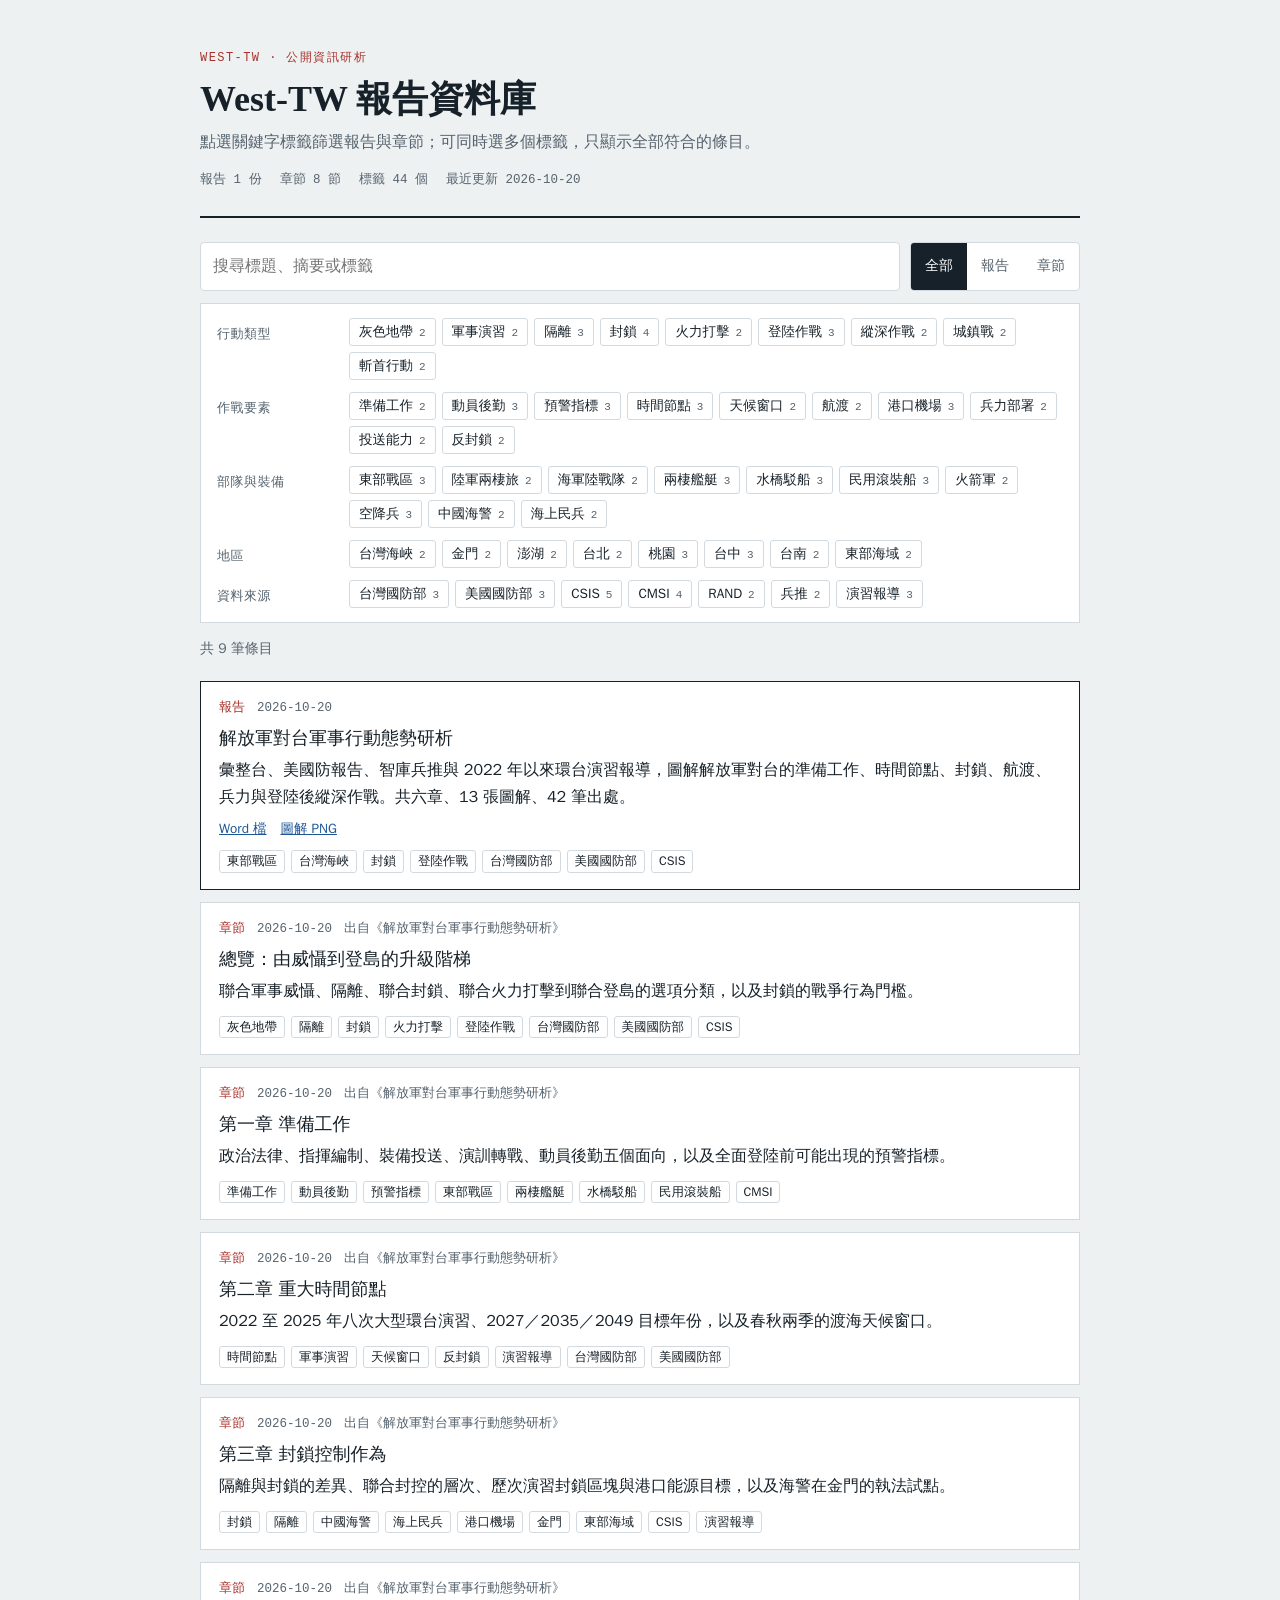
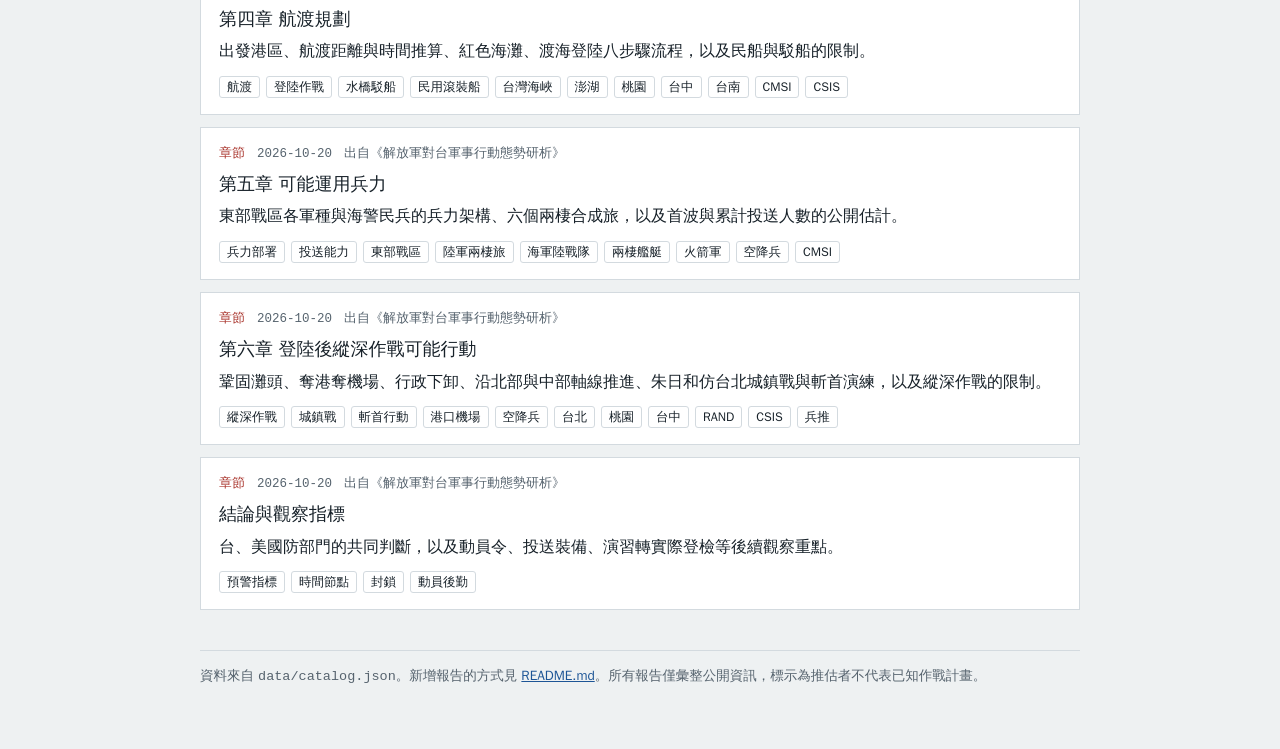
==== commit 5fc108ea: "改為可依關鍵字標籤篩選的報告資料庫 首頁改為標籤目錄，報告移至 reports/<YYYY-MM-主題>/，新增 data/catalog.json 與 tools/build_catalog.py，" ====
--- a/index.html
+++ b/index.html
@@ -3,631 +3,209 @@
 <head>
 <meta charset="utf-8">
 <meta name="viewport" content="width=device-width, initial-scale=1">
-<title>解放軍犯台態勢研析</title>
+<title>West-TW 報告資料庫</title>
 <style>
-/* Layout: 單欄參謀研析文件，圖解可較正文寬；左側章節編號為真實章序 */
+/* Layout: 單欄目錄，上方為搜尋與分組標籤，下方為依日期排列的報告與章節條目 */
 :root{
   --bg:#eef1f2; --paper:#ffffff; --ink:#172129; --muted:#56636e; --rule:#d3dadf;
   --accent:#a8322a; --accent-tint:rgba(168,50,42,.10); --tw:#1d5596; --tw-tint:rgba(29,85,150,.10);
-  --sea:#e3ebf1; --land-cn:#d2d5d0; --land-tw:#c9d8ea; --grid:#cad6df;
-  --fact:#2f6b43; --off:#1d5596; --est:#93620b; --calc:#5b6670;
-  --good:#3f8a57; --fair:#c89a3a; --poor:#b9c0c6;
   --f-display:"Noto Serif TC","Songti TC","PMingLiU",serif;
   --f-body:"Noto Sans TC","PingFang TC","Microsoft JhengHei","WenQuanYi Zen Hei",sans-serif;
-  --f-mono:"IBM Plex Mono",ui-monospace,Menlo,monospace;
+  --f-mono:"IBM Plex Mono",ui-monospace,Menlo,Consolas,monospace;
+  color-scheme:light;
 }
 @media (prefers-color-scheme: dark){:root:not([data-theme="light"]){
   --bg:#0e1316; --paper:#151c21; --ink:#e3e9ed; --muted:#98a5af; --rule:#2b363e;
-  --accent:#ec7065; --accent-tint:rgba(236,112,101,.14); --tw:#7eaee9; --tw-tint:rgba(126,174,233,.14);
-  --sea:#122029; --land-cn:#2a302d; --land-tw:#233a55; --grid:#22323d;
-  --fact:#72c08d; --off:#7eaee9; --est:#e0b259; --calc:#a3adb5;
-  --good:#58a872; --fair:#c8a24f; --poor:#3a454d; color-scheme:dark}}
+  --accent:#ec7065; --accent-tint:rgba(236,112,101,.14); --tw:#7eaee9; --tw-tint:rgba(126,174,233,.14); color-scheme:dark}}
 :root[data-theme="dark"]{
   --bg:#0e1316; --paper:#151c21; --ink:#e3e9ed; --muted:#98a5af; --rule:#2b363e;
-  --accent:#ec7065; --accent-tint:rgba(236,112,101,.14); --tw:#7eaee9; --tw-tint:rgba(126,174,233,.14);
-  --sea:#122029; --land-cn:#2a302d; --land-tw:#233a55; --grid:#22323d;
-  --fact:#72c08d; --off:#7eaee9; --est:#e0b259; --calc:#a3adb5;
-  --good:#58a872; --fair:#c8a24f; --poor:#3a454d; color-scheme:dark}
+  --accent:#ec7065; --accent-tint:rgba(236,112,101,.14); --tw:#7eaee9; --tw-tint:rgba(126,174,233,.14); color-scheme:dark}
 *{box-sizing:border-box}
-body{background:var(--bg);color:var(--ink);font-family:var(--f-body);font-size:16px;line-height:1.8;
+body{margin:0;background:var(--bg);color:var(--ink);font-family:var(--f-body);font-size:16px;line-height:1.7;
   padding-left:max(16px,env(safe-area-inset-left,0px));padding-right:max(16px,env(safe-area-inset-right,0px));padding-block:0 64px}
-.doc{max-width:980px;margin:0 auto}
-.col{max-width:720px;margin:0 auto}
-header.cover{padding-block:56px 32px;border-bottom:2px solid var(--ink);max-width:720px;margin:0 auto 32px}
+.wrap{max-width:880px;margin:0 auto}
+header{padding-block:48px 24px;border-bottom:2px solid var(--ink);margin-bottom:24px}
 .cls{font-family:var(--f-mono);font-size:12px;letter-spacing:.12em;color:var(--accent);text-transform:uppercase}
-h1{font-family:var(--f-display);font-size:clamp(28px,5vw,40px);line-height:1.3;margin:10px 0 12px;text-wrap:balance}
-.sub{color:var(--muted);font-size:15px;margin:0}
-.meta{font-family:var(--f-mono);font-size:12.5px;color:var(--muted);margin-top:18px;display:flex;flex-wrap:wrap;gap:6px 20px}
-h2{font-family:var(--f-display);font-size:26px;line-height:1.4;margin:64px 0 8px;text-wrap:balance;display:flex;gap:14px;align-items:baseline}
-h2 .no{font-family:var(--f-mono);font-size:14px;font-weight:500;color:var(--accent);letter-spacing:.06em;flex:none}
-h3{font-size:18px;font-weight:700;margin:32px 0 6px}
-p{margin:0 0 14px}
-.lead{font-size:17px}
-ul{margin:0 0 14px;padding-left:1.3em}
-li{margin:4px 0}
+h1{font-family:var(--f-display);font-size:clamp(26px,5vw,36px);line-height:1.3;margin:8px 0 6px;text-wrap:balance}
+.sub{color:var(--muted);margin:0}
+.stats{font-family:var(--f-mono);font-size:12.5px;color:var(--muted);margin-top:14px;display:flex;flex-wrap:wrap;gap:4px 18px;font-variant-numeric:tabular-nums}
 a{color:var(--tw)}
-sup a{font-family:var(--f-mono);font-size:11px;text-decoration:none;padding:0 1px}
-.tag{display:inline-block;font-size:11.5px;font-weight:500;line-height:1;padding:4px 7px 3px;border-radius:3px;border:1px solid currentColor;margin-right:6px;vertical-align:2px;white-space:nowrap}
-.tag.fact{color:var(--fact)} .tag.off{color:var(--off)} .tag.est{color:var(--est)} .tag.calc{color:var(--calc)}
-.legend{display:flex;flex-wrap:wrap;gap:10px 18px;font-size:14px;color:var(--muted);padding:14px 16px;border:1px solid var(--rule);background:var(--paper)}
-.toc{border-top:1px solid var(--rule);border-bottom:1px solid var(--rule);padding-block:16px;margin:24px 0}
-.toc ol{margin:0;padding-left:1.4em;columns:2 260px;font-size:15px}
-.keypts{background:var(--paper);border:1px solid var(--rule);padding:18px 20px;margin:20px 0}
-.keypts h3{margin-top:0}
-figure{margin:28px 0 32px;background:var(--paper);border:1px solid var(--rule);padding:16px 16px 12px}
-figure .scroll{overflow-x:auto}
-figure svg{display:block;width:100%;min-width:560px;height:auto}
-figure.map svg{min-width:0;max-width:640px;margin:0 auto}
-figcaption{font-size:13.5px;color:var(--muted);margin-top:10px;line-height:1.6}
-figcaption b{color:var(--ink);font-family:var(--f-mono);font-weight:500;margin-right:6px}
-.tbl{overflow-x:auto;margin:20px 0 26px}
-table{border-collapse:collapse;width:100%;font-size:14px;line-height:1.6;background:var(--paper)}
-th,td{border:1px solid var(--rule);padding:8px 10px;text-align:left;vertical-align:top}
-th{background:var(--tw-tint);font-weight:700;white-space:nowrap}
-td.num{font-family:var(--f-mono);font-variant-numeric:tabular-nums;white-space:nowrap}
-.note{border-left:3px solid var(--est);padding:4px 0 4px 14px;color:var(--muted);font-size:14.5px;margin:16px 0}
-ol.refs{font-size:13.5px;line-height:1.65;padding-left:2.4em}
-ol.refs li{margin:6px 0;word-break:break-word}
-.maplegend{display:flex;flex-wrap:wrap;gap:6px 16px;font-size:13px;color:var(--muted);margin-top:8px}
-.sw{display:inline-block;width:12px;height:12px;vertical-align:-1px;margin-right:5px;border:1px solid var(--muted)}
-/* SVG */
-svg text{font-family:var(--f-body)}
-.sea{fill:var(--sea)} .cn{fill:var(--land-cn);stroke:var(--muted);stroke-width:.6} .tw{fill:var(--land-tw);stroke:var(--tw);stroke-width:1.2} .jp{fill:var(--land-cn);stroke:var(--muted);stroke-width:.6}
-.grid{stroke:var(--grid);stroke-width:.7}
-.m-g{font-size:10px;fill:var(--muted)} .m-s{font-size:11.5px;fill:var(--ink)} .m-t{font-size:12px;fill:var(--ink)}
-.m-b{font-size:16px;font-weight:700;fill:var(--ink)} .m-z{font-size:12.5px;font-weight:700;fill:var(--accent)} .m-r{font-size:12px;font-weight:700;fill:var(--tw)}
-.zone{fill:var(--accent-tint);stroke:var(--accent);stroke-width:1.4;stroke-dasharray:5 3}
-.ccg{fill:none;stroke:var(--accent);stroke-width:1.2;stroke-dasharray:2 4}
-.cv{fill:var(--accent)} .impact{stroke:var(--accent);stroke-width:2;fill:none}
-.port{fill:var(--paper);stroke:var(--tw);stroke-width:2} .energy{fill:var(--est);stroke:var(--paper);stroke-width:1.5}
-.emb{fill:var(--accent);stroke:var(--paper);stroke-width:1.5}
-.beach{fill:var(--tw);stroke:var(--paper);stroke-width:1.5}
-.lane{fill:none;stroke:var(--accent);stroke-width:2;opacity:.85} .lane-P{stroke-dasharray:4 3} .ahead{fill:var(--accent)}
-.meas{stroke:var(--ink);stroke-width:1;stroke-dasharray:3 3}
-.d-box{fill:var(--paper);stroke:var(--muted);stroke-width:1.1}
-.d-hi{fill:var(--accent-tint);stroke:var(--accent);stroke-width:1.6}
-.d-tw{fill:var(--tw-tint);stroke:var(--tw);stroke-width:1.4}
-.d-th{font-size:13.5px;font-weight:700;fill:var(--ink)} .d-t{font-size:12px;fill:var(--ink)} .d-ts{font-size:11.5px;fill:var(--muted)}
-.d-ac{font-size:12px;font-weight:700;fill:var(--accent)} .d-twt{font-size:12px;font-weight:700;fill:var(--tw)}
-.d-line{stroke:var(--muted);stroke-width:1.2;fill:none} .d-dash{stroke:var(--accent);stroke-width:1.3;fill:none;stroke-dasharray:5 4}
-.d-axis{stroke:var(--ink);stroke-width:1.4}
-.d-dot{fill:var(--accent)} .d-dot2{fill:var(--paper);stroke:var(--accent);stroke-width:2} .d-dot3{fill:var(--tw)}
-.st0{fill:var(--paper);stroke:var(--muted)} .st1{fill:var(--accent-tint);stroke:var(--muted)} .st2{fill:var(--accent-tint);stroke:var(--accent)}
-.st3{fill:var(--accent);fill-opacity:.28;stroke:var(--accent)} .st4{fill:var(--accent);fill-opacity:.42;stroke:var(--accent)} .st5{fill:var(--accent);fill-opacity:.58;stroke:var(--accent)}
-.wx-g{fill:var(--good)} .wx-f{fill:var(--fair)} .wx-p{fill:var(--poor)}
-.bar{fill:var(--accent)} .bar2{fill:var(--accent);fill-opacity:.55} .bar3{fill:var(--accent);fill-opacity:.3}
-.ring1{fill:var(--sea);stroke:var(--accent);stroke-dasharray:6 4;stroke-width:1.2}
-.ring2{fill:var(--accent-tint);stroke:var(--accent);stroke-width:1.2}
-.ring3{fill:var(--accent-tint);stroke:var(--accent);stroke-width:1.6}
-.ring4{fill:var(--land-tw);stroke:var(--tw);stroke-width:1.6}
-.mtn{fill:var(--land-cn);fill-opacity:.7;stroke:none}
-.lodg{fill:var(--accent-tint);stroke:var(--accent);stroke-width:1.5}
-.push{fill:none;stroke:var(--accent);stroke-width:2.6} .push.dash{stroke-dasharray:6 4;stroke-width:2}
-.counter{fill:none;stroke:var(--tw);stroke-width:2.6;stroke-dasharray:2 3} .bhead{fill:var(--tw)}
-.para{fill:var(--paper);stroke:var(--accent);stroke-width:1.6}
-.m-twt{font-size:12px;font-weight:700;fill:var(--tw)}
-@media (max-width:520px){h2{font-size:22px} body{font-size:15.5px}}
+.controls{display:grid;gap:12px;margin-bottom:18px}
+.search{display:flex;gap:10px;flex-wrap:wrap}
+.search input{flex:1 1 260px;min-width:0;font:inherit;padding:10px 12px;border:1px solid var(--rule);border-radius:4px;background:var(--paper);color:var(--ink)}
+.seg{display:inline-flex;border:1px solid var(--rule);border-radius:4px;overflow:hidden;background:var(--paper)}
+.seg button{font:inherit;font-size:14px;border:0;background:none;color:var(--muted);padding:8px 14px;cursor:pointer}
+.seg button[aria-pressed="true"]{background:var(--ink);color:var(--paper)}
+.tags{background:var(--paper);border:1px solid var(--rule);padding:14px 16px;display:grid;gap:12px}
+.group{display:grid;grid-template-columns:7.5em 1fr;gap:4px 12px;align-items:start}
+.group h2{font-size:13px;font-weight:700;color:var(--muted);margin:5px 0 0;letter-spacing:.04em}
+.chips{display:flex;flex-wrap:wrap;gap:6px}
+.chip{font:inherit;font-size:13.5px;line-height:1;padding:6px 9px;border:1px solid var(--rule);border-radius:3px;background:none;color:var(--ink);cursor:pointer;display:inline-flex;gap:6px;align-items:baseline}
+.chip .n{font-family:var(--f-mono);font-size:11px;color:var(--muted);font-variant-numeric:tabular-nums}
+.chip:hover{border-color:var(--tw)}
+.chip[aria-pressed="true"]{background:var(--tw);border-color:var(--tw);color:var(--paper)}
+.chip[aria-pressed="true"] .n{color:var(--paper)}
+.chip:disabled{opacity:.35;cursor:default;border-color:var(--rule)}
+button:focus-visible,input:focus-visible,a:focus-visible{outline:2px solid var(--accent);outline-offset:2px}
+.active{display:flex;flex-wrap:wrap;gap:8px;align-items:center;font-size:14px;color:var(--muted);min-height:28px}
+.active .chip{font-size:13px}
+.clear{font:inherit;font-size:13.5px;border:0;background:none;color:var(--accent);cursor:pointer;text-decoration:underline;padding:0}
+.results{display:grid;gap:12px}
+.item{background:var(--paper);border:1px solid var(--rule);padding:16px 18px;display:grid;gap:6px}
+.item.report{border-color:var(--ink);border-width:1.5px}
+.meta{display:flex;flex-wrap:wrap;gap:4px 12px;font-size:12.5px;color:var(--muted);font-family:var(--f-mono)}
+.kind{color:var(--accent);font-weight:500}
+.item h3{margin:0;font-size:18px;line-height:1.45}
+.item h3 a{color:var(--ink);text-decoration:none}
+.item h3 a:hover{color:var(--tw);text-decoration:underline}
+.item p{margin:0;color:var(--ink)}
+.files{font-size:13.5px;display:flex;flex-wrap:wrap;gap:4px 14px}
+.item .chips{margin-top:4px}
+.item .chip{font-size:12.5px;padding:4px 7px}
+.empty{color:var(--muted);padding:24px 0}
+footer{margin-top:40px;color:var(--muted);font-size:13.5px;border-top:1px solid var(--rule);padding-top:14px}
+@media (max-width:560px){.group{grid-template-columns:1fr}}
 </style>
-<style>@media print{body{background:#fff} figure{break-inside:avoid} .toc{display:none}}</style>
 </head>
 <body>
-
-<div class="doc">
-<header class="cover">
-  <div class="cls">公開資訊彙整 · OSINT 研析</div>
-  <h1>解放軍對台軍事行動態勢研析</h1>
-  <p class="sub">準備工作、重大時間節點、封鎖控制作為、航渡規劃、可能運用兵力與登陸後縱深作戰</p>
-  <div class="meta"><span>資料截止：2026-10-20</span><span>來源：各國國防部門報告、智庫研究、新聞報導</span><span>性質：公開資訊彙整，非機密情資</span></div>
+<div class="wrap">
+<header>
+  <div class="cls">West-TW · 公開資訊研析</div>
+  <h1>West-TW 報告資料庫</h1>
+  <p class="sub">點選關鍵字標籤篩選報告與章節；可同時選多個標籤，只顯示全部符合的條目。</p>
+  <div class="stats" id="stats"></div>
 </header>
 
-<div class="col">
-<p class="lead">本報告彙整台灣國防部、美國國防部、CSIS、CMSI（美國海軍戰爭學院中國海事研究所）、卡內基基金會、ASPI 等公開來源，以及 2022 年以來解放軍歷次環台演習的報導，說明解放軍若對台採取軍事行動，可能的準備、時程、封鎖、航渡與兵力運用方式。各段重點標註判讀層級，並以上標編號連結文末出處。</p>
-
-<div class="legend" role="note">
-  <span><span class="tag fact">事實</span>已發生、公開可查證</span>
-  <span><span class="tag off">官方評估</span>台、美國防部門之研判</span>
-  <span><span class="tag est">推估</span>智庫、學者之分析或兵推</span>
-  <span><span class="tag calc">本報告推算</span>依公開數據自行換算</span>
+<noscript><p>此頁需要啟用 JavaScript 才能篩選。報告列表請見 <a href="README.md">README.md</a>。</p></noscript>
+
+<section class="controls" aria-label="篩選">
+  <div class="search">
+    <input id="q" type="search" placeholder="搜尋標題、摘要或標籤" aria-label="搜尋">
+    <div class="seg" role="group" aria-label="條目類型">
+      <button type="button" data-kind="all" aria-pressed="true">全部</button>
+      <button type="button" data-kind="report" aria-pressed="false">報告</button>
+      <button type="button" data-kind="section" aria-pressed="false">章節</button>
+    </div>
+  </div>
+  <div class="tags" id="tags"></div>
+  <div class="active" id="active" aria-live="polite"></div>
+</section>
+
+<section class="results" id="results" aria-label="結果"></section>
+
+<footer>
+  資料來自 <code>data/catalog.json</code>。新增報告的方式見 <a href="README.md">README.md</a>。所有報告僅彙整公開資訊，標示為推估者不代表已知作戰計畫。
+</footer>
 </div>
 
-<div class="keypts">
-<h3>摘要</h3>
-<ul>
-<li><span class="tag off">官方評估</span>台灣國防部 2026 年 8 月《115 年中共軍力報告書》指出，近年共軍對台演訓以「聯合封控」台灣對外航道為核心，且首度明確其想定包含「登島」，但評估聯合登島能力仍不足，轉型約需至 2030 至 2035 年。<sup><a href="#r1">1</a><a href="#r2">2</a></sup></li>
-<li><span class="tag off">官方評估</span>美國國防部 2025 年 12 月中共軍力報告認為，解放軍持續朝 2027 年「建軍百年」目標推進，可供選擇的方案包括聯合封鎖、聯合火力打擊與兩棲登陸，其中登陸風險最高。<sup><a href="#r4">4</a><a href="#r5">5</a></sup></li>
-<li><span class="tag fact">事實</span>2022 年 8 月至 2025 年 12 月，解放軍已實施 8 次大規模環台演習，內容由「圍台」演進到封港、斷航、模擬打擊能源設施，火箭彈落點逼近台灣 24 浬鄰接區。<sup><a href="#r9">9</a><a href="#r11">11</a></sup></li>
-<li><span class="tag est">推估</span>軍用兩棲艦首波運量約 2 至 2.5 萬人；計入民用滾裝船後，首波可能達約 6 萬人，約 10 天內累計可達約 30 萬人，但民船須先奪取港口或架設浮動碼頭才能有效卸載。<sup><a href="#r17">17</a><a href="#r18">18</a></sup></li>
-<li><span class="tag est">推估</span>海峽氣象使適合大規模渡海的窗口集中於 4 月與 10 月前後。<sup><a href="#r21">21</a></sup></li>
-<li><span class="tag est">推估</span>登陸後最困難的是突破登陸場與維持補給；解放軍需奪取港口、機場實施「行政下卸」，再沿北部或中部軸線向台北推進，朱日和已有仿台北政府區供城鎮戰與斬首演練。<sup><a href="#r30">30</a><a href="#r35">35</a><a href="#r37">37</a></sup></li>
-</ul>
-</div>
-
-<nav class="toc" aria-label="目錄"><ol>
-<li><a href="#c0">總覽：由威懾到登島的升級階梯</a></li>
-<li><a href="#c1">第一章 準備工作</a></li>
-<li><a href="#c2">第二章 重大時間節點</a></li>
-<li><a href="#c3">第三章 封鎖控制作為</a></li>
-<li><a href="#c4">第四章 航渡規劃</a></li>
-<li><a href="#c5">第五章 可能運用兵力</a></li>
-<li><a href="#c7">第六章 登陸後縱深作戰可能行動</a></li>
-<li><a href="#c6">結論與觀察指標</a></li>
-<li><a href="#refs">參考資料</a></li>
-</ol></nav>
-
-<h2 id="c0"><span class="no">總覽</span>由威懾到登島的升級階梯</h2>
-<p><span class="tag off">官方評估</span>台灣國防部歷年報告將中共對台動武方式歸納為「聯合軍事威懾、聯合封鎖作戰、聯合火力打擊、聯合登島作戰」等類型；美國國防部報告亦將其描述為由低於戰爭門檻的脅迫，逐步升高至「聯合島嶼登陸戰役」的一組選項。<sup><a href="#r3">3</a><a href="#r4">4</a><a href="#r6">6</a></sup> 這些選項不必依序進行，可單獨使用，也可能在演習掩護下快速轉換。CSIS 另將由海警主導的「隔離」（quarantine）列為低於封鎖、在短期內更可能出現的選項。<sup><a href="#r8">8</a></sup></p>
-</div>
-
-<figure class="doc" id="fig1"><div class="scroll"><svg viewBox="0 0 760 362" role="img" aria-label="解放軍對台軍事選項升級階梯"><text class="d-th" x="24" y="26" text-anchor="start">行動強度與風險</text><text class="d-ts" x="24" y="44" text-anchor="start">由左至右升高；各選項可單獨使用或快速轉換</text><rect class="st0" x="24" y="250" width="114" height="80" rx="4" stroke-width="1.3"/><text class="d-th" x="34" y="274" text-anchor="start">灰色地帶襲擾</text><text class="d-ts" x="34" y="294" text-anchor="start">機艦擾台</text><text class="d-ts" x="34" y="310" text-anchor="start">海警巡查金門</text><rect class="st1" x="146" y="216" width="114" height="114" rx="4" stroke-width="1.3"/><text class="d-th" x="156" y="240" text-anchor="start">戰備警巡・軍演</text><text class="d-ts" x="156" y="260" text-anchor="start">聯合利劍、海峽</text><text class="d-ts" x="156" y="276" text-anchor="start">雷霆、正義使命</text><rect class="st2" x="268" y="182" width="114" height="148" rx="4" stroke-width="1.3"/><text class="d-th" x="278" y="206" text-anchor="start">海警隔離</text><text class="d-ts" x="278" y="226" text-anchor="start">識別查證、登檢</text><text class="d-ts" x="278" y="242" text-anchor="start">扣押、宣示管轄</text><rect class="st3" x="390" y="148" width="114" height="182" rx="4" stroke-width="1.3"/><text class="d-th" x="400" y="172" text-anchor="start">聯合封鎖</text><text class="d-ts" x="400" y="192" text-anchor="start">封港、斷航</text><text class="d-ts" x="400" y="208" text-anchor="start">斷纜、斷網</text><rect class="st4" x="512" y="114" width="114" height="216" rx="4" stroke-width="1.3"/><text class="d-th" x="522" y="138" text-anchor="start">聯合火力打擊</text><text class="d-ts" x="522" y="158" text-anchor="start">飛彈與空中打擊</text><text class="d-ts" x="522" y="174" text-anchor="start">癱瘓指管、斬首</text><rect class="st5" x="634" y="80" width="114" height="250" rx="4" stroke-width="1.3"/><text class="d-th" x="644" y="104" text-anchor="start">聯合登島</text><text class="d-ts" x="644" y="124" text-anchor="start">奪外島、搶灘</text><text class="d-ts" x="644" y="140" text-anchor="start">攻占要港要點</text><line class="d-dash" x1="385" y1="72" x2="385" y2="340"/><text class="d-ac" x="392" y="84" text-anchor="start">封鎖門檻：國際法上之戰爭行為</text><text class="d-ts" x="24" y="352" text-anchor="start">低於戰爭門檻（灰色地帶、法律戰、認知戰）</text><text class="d-ts" x="738" y="352" text-anchor="end">武裝衝突</text></svg></div>
-<figcaption><b>圖 1</b>解放軍對台軍事選項的升級階梯（依台、美國防報告與 CSIS 分類綜整）。紅色虛線為國際法上「封鎖」被視為戰爭行為的門檻。</figcaption></figure>
-
-<div class="col">
-<h2 id="c1"><span class="no">第一章</span>準備工作</h2>
-<p>解放軍對台軍事行動的準備可分為五個面向：政治法律、指揮編制、裝備投送、演訓轉戰、動員後勤。前四項多已在公開資訊中出現，第五項中的「戰爭動員」則是外界判斷行動是否迫近的主要預警指標。</p>
-</div>
-
-<figure class="doc" id="fig2"><div class="scroll"><svg viewBox="0 0 760 256" role="img" aria-label="解放軍對台軍事準備五個面向"><rect class="d-box" x="19" y="20" width="138" height="170" rx="6"/><rect class="d-tw" x="19" y="20" width="138" height="40" rx="6"/><text class="d-th" x="88" y="46" text-anchor="middle">政治法律</text><text class="d-t" x="31" y="88" text-anchor="start">反分裂國家法(2005)</text><text class="d-t" x="31" y="114" text-anchor="start">國防動員法(2010)</text><text class="d-t" x="31" y="140" text-anchor="start">懲治台獨22條(2024)</text><text class="d-t" x="31" y="166" text-anchor="start">國際輿論「法理戰」</text><rect class="d-box" x="165" y="20" width="138" height="170" rx="6"/><rect class="d-tw" x="165" y="20" width="138" height="40" rx="6"/><text class="d-th" x="234" y="46" text-anchor="middle">指揮編制</text><text class="d-t" x="177" y="88" text-anchor="start">東部戰區(2016)</text><text class="d-t" x="177" y="114" text-anchor="start">信息支援部隊(2024)</text><text class="d-t" x="177" y="140" text-anchor="start">聯合作戰指揮體系</text><text class="d-t" x="177" y="166" text-anchor="start">高層整肅影響待觀察</text><rect class="d-box" x="311" y="20" width="138" height="170" rx="6"/><rect class="d-tw" x="311" y="20" width="138" height="40" rx="6"/><text class="d-th" x="380" y="46" text-anchor="middle">裝備投送</text><text class="d-t" x="323" y="88" text-anchor="start">075型×4、071型×8</text><text class="d-t" x="323" y="114" text-anchor="start">076四川艦海試</text><text class="d-t" x="323" y="140" text-anchor="start">水橋駁船(2025)</text><text class="d-t" x="323" y="166" text-anchor="start">民用滾裝船動員</text><rect class="d-box" x="457" y="20" width="138" height="170" rx="6"/><rect class="d-tw" x="457" y="20" width="138" height="40" rx="6"/><text class="d-th" x="526" y="46" text-anchor="middle">演訓轉戰</text><text class="d-t" x="469" y="88" text-anchor="start">由訓轉戰、由演轉戰</text><text class="d-t" x="469" y="114" text-anchor="start">抵近24浬演習</text><text class="d-t" x="469" y="140" text-anchor="start">封港・斷航想定</text><text class="d-t" x="469" y="166" text-anchor="start">戰備警巡常態化</text><rect class="d-box" x="603" y="20" width="138" height="170" rx="6"/><rect class="d-tw" x="603" y="20" width="138" height="40" rx="6"/><text class="d-th" x="672" y="46" text-anchor="middle">動員後勤</text><text class="d-t" x="615" y="88" text-anchor="start">民船徵用演練</text><text class="d-t" x="615" y="114" text-anchor="start">油料・彈藥儲備</text><text class="d-t" x="615" y="140" text-anchor="start">野戰醫療・捐血</text><text class="d-t" x="615" y="166" text-anchor="start">港口裝載能力</text><rect class="d-hi" x="19" y="206" width="722" height="40" rx="6"/><text class="d-th" x="380" y="231" text-anchor="middle">美方評估目標：2027 年建軍百年前，具備對台取得「戰略決勝」的可信軍事選項</text></svg></div>
-<figcaption><b>圖 2</b>解放軍對台軍事準備的五個面向與公開可見的進展。</figcaption></figure>
-
-<div class="col">
-<h3>1.1 政治與法律準備</h3>
-<p><span class="tag fact">事實</span>2005 年《反分裂國家法》第 8 條規定，在「和平統一的可能性完全喪失」等情況下可採取「非和平方式」；2010 年《國防動員法》則提供徵用民間船舶、車輛與人力的法源。2024 年 6 月中共公布「懲治台獨」22 條意見，將法律戰延伸至對台人員。這些措施讓北京可將封鎖或執法行動包裝為「內政」與「司法管轄」。</p>
-<p><span class="tag off">官方評估</span>台灣國防部指出，中共持續以灰色地帶襲擾、聯合戰備警巡與針對性軍演，嘗試對台灣全面封控，並藉威懾態勢營造備戰氛圍。<sup><a href="#r1">1</a><a href="#r3">3</a></sup></p>
-
-<h3>1.2 指揮與編制</h3>
-<p><span class="tag fact">事實</span>2016 年軍改後由東部戰區統一負責對台作戰，歷次環台演習均由東部戰區發布。2024 年 4 月戰略支援部隊拆編為信息支援部隊、軍事航天部隊與網絡空間部隊，強化聯合作戰所需的資訊與太空支援。</p>
-<p><span class="tag off">官方評估</span>美國國防部 2025 年報告指出，解放軍高層雖歷經整肅與調查，仍持續朝 2027 年目標推進，報告主軸被形容為「動盪與進展並存」。<sup><a href="#r4">4</a></sup></p>
-
-<h3>1.3 裝備與投送能力</h3>
-<ul>
-<li><span class="tag fact">事實</span>海軍已有 4 艘 075 型兩棲攻擊艦（第 4 艘湖北艦 2025 年服役）與 8 艘 071 型船塢登陸艦；首艘 076 型「四川艦」於 2025 年 11 月首次海試。<sup><a href="#r19">19</a><a href="#r20">20</a></sup></li>
-<li><span class="tag fact">事實</span>2025 年 3 月，3 艘「水橋」駁船在廣東湛江海灘連結成可延伸的棧橋碼頭，可從深水區直通岸際卸載重裝備。CMSI 學者 Andrew Erickson 認為這是「專為攻台情境打造」。<sup><a href="#r13">13</a><a href="#r14">14</a></sup></li>
-<li><span class="tag fact">事實</span>民用滾裝船持續參與軍事投送演練。CMSI 統計 2023 年有 36 艘民船、744 船日支援海軍；另一場為期 5 週的夏季演練有 12 艘民船往返 11 個港口 82 航次。<sup><a href="#r15">15</a></sup></li>
-<li><span class="tag off">官方評估</span>《115 年中共軍力報告書》提到陸軍研改直-20、研發無人運輸直升機、海軍研製 076 型艦，並新增部署「國網」「千帆」低軌通信衛星群與第四代北斗，以降低登島後通訊導航遭干擾的風險。<sup><a href="#r2">2</a></sup></li>
-</ul>
-
-<h3>1.4 演訓轉戰</h3>
-<p><span class="tag off">官方評估</span>台灣國防部《114 年中共軍力報告書》揭露共軍「由訓轉戰、由演轉戰」的態樣，例如抵近 24 浬演習、在第一與第二島鏈間常態部署兵力；《115 年報告書》則指出演練重點已朝海空封鎖或隔離、聯合火力打擊、奪取綜合制權與聯合登陸作戰發展，並納入俄烏戰爭與中東衝突的無人機蜂群、電子戰與反無人機經驗。<sup><a href="#r1">1</a><a href="#r3">3</a><a href="#r2">2</a></sup></p>
-
-<h3>1.5 動員後勤與預警指標</h3>
-<p><span class="tag est">推估</span>前 CIA 分析師 John Culver 在卡內基基金會的研究中指出，全面登陸作戰無法隱藏，須在數月至一年前出現可觀察的跡象，包括關鍵彈藥增產、1979 年以來首次正式動員令、徵用船舶車輛、沿海野戰醫院與大規模捐血等。<sup><a href="#r23">23</a></sup> 不過其他分析者提醒，封鎖不一定有明顯「倒數」，且以演習掩護集結會壓縮預警時間。CMSI 學者也指出，若民船分散在小型港口集結，將更難與日常海運活動區分。<sup><a href="#r16">16</a></sup></p>
-</div>
-
-<figure class="doc" id="fig3"><div class="scroll"><svg viewBox="0 0 760 210" role="img" aria-label="全面登陸作戰預警指標時序"><defs><marker id="a3" viewBox="0 0 10 10" refX="9" refY="5" markerWidth="6" markerHeight="6" orient="auto-start-reverse"><path d="M0 0L10 5L0 10z" class="ahead"/></marker></defs><line class="d-axis" x1="40" y1="70" x2="736" y2="70" marker-end="url(#a3)"/><circle class="d-dot2" cx="92" cy="70" r="7"/><text class="d-th" x="92" y="48" text-anchor="middle">D－12 個月以上</text><rect class="d-box" x="26" y="96" width="132" height="70" rx="6"/><line class="d-line" x1="92" y1="77" x2="92" y2="96"/><text class="d-t" x="92" y="124" text-anchor="middle">關鍵彈藥增產</text><text class="d-t" x="92" y="146" text-anchor="middle">飛彈陣地擴建</text><circle class="d-dot2" cx="236" cy="70" r="7"/><text class="d-th" x="236" y="48" text-anchor="middle">D－3～4 個月</text><rect class="d-box" x="170" y="96" width="132" height="70" rx="6"/><line class="d-line" x1="236" y1="77" x2="236" y2="96"/><text class="d-t" x="236" y="124" text-anchor="middle">正式動員令</text><text class="d-t" x="236" y="146" text-anchor="middle">徵用船舶車輛</text><circle class="d-dot2" cx="380" cy="70" r="7"/><text class="d-th" x="380" y="48" text-anchor="middle">D－1～2 個月</text><rect class="d-box" x="314" y="96" width="132" height="70" rx="6"/><line class="d-line" x1="380" y1="77" x2="380" y2="96"/><text class="d-t" x="380" y="124" text-anchor="middle">沿海野戰醫院</text><text class="d-t" x="380" y="146" text-anchor="middle">捐血、部隊集結</text><circle class="d-dot2" cx="524" cy="70" r="7"/><text class="d-th" x="524" y="48" text-anchor="middle">D－數週</text><rect class="d-box" x="458" y="96" width="132" height="70" rx="6"/><line class="d-line" x1="524" y1="77" x2="524" y2="96"/><text class="d-t" x="524" y="124" text-anchor="middle">油料推進港口</text><text class="d-t" x="524" y="146" text-anchor="middle">遠距部隊戰備</text><circle class="d-dot" cx="668" cy="70" r="7"/><text class="d-th" x="668" y="48" text-anchor="middle">D 日</text><rect class="d-hi" x="602" y="96" width="132" height="70" rx="6"/><line class="d-line" x1="668" y1="77" x2="668" y2="96"/><text class="d-t" x="668" y="124" text-anchor="middle">封鎖或火力打擊</text><text class="d-t" x="668" y="146" text-anchor="middle">演習轉為行動</text><text class="d-ts" x="24" y="196" text-anchor="start">「演轉戰」或封鎖情境：上述步驟可能在演習名義下並行，預警時間縮短為數日至數週。</text></svg></div>
-<figcaption><b>圖 3</b>全面登陸作戰前可能出現的預警指標（依 Culver 2022 年研究整理）。封鎖或「演轉戰」模式的預警時間可能大幅縮短。</figcaption></figure>
-
-<div class="col">
-<h2 id="c2"><span class="no">第二章</span>重大時間節點</h2>
-<p>時間節點可分為兩類：一是已發生的演習與能力里程碑，用以觀察解放軍演練內容的演進；二是官方文件與各方評估提出的未來目標年份。</p>
-</div>
-
-<figure class="doc" id="fig4"><div class="scroll"><svg viewBox="0 0 760 774" role="img" aria-label="重大時間節點時間軸"><text class="d-ts" x="24" y="24" text-anchor="start">圖例：</text><circle class="d-dot" cx="72" cy="20" r="5"/><text class="d-ts" x="82" y="24" text-anchor="start">演習</text><circle class="d-dot3" cx="130" cy="20" r="5"/><text class="d-ts" x="140" y="24" text-anchor="start">裝備</text><rect class="d-tw" x="182" y="15" width="10" height="10"/><text class="d-ts" x="198" y="24" text-anchor="start">報告與我方演習</text><circle class="d-dot2" cx="306" cy="20" r="5"/><text class="d-ts" x="316" y="24" text-anchor="start">未來目標（評估）</text><line class="d-axis" x1="150" y1="48" x2="150" y2="542"/><line class="d-dash" x1="150" y1="542" x2="150" y2="744"/><text class="d-th" x="132" y="67" text-anchor="end">2022-08</text><circle class="d-dot" cx="150" cy="62" r="6"/><text class="d-th" x="172" y="62" text-anchor="start">台灣周邊重要軍事演訓</text><text class="d-ts" x="172" y="80" text-anchor="start">裴洛西訪台後；彈道飛彈飛越台灣上空</text><text class="d-th" x="132" y="115" text-anchor="end">2023-04</text><circle class="d-dot" cx="150" cy="110" r="6"/><text class="d-th" x="172" y="110" text-anchor="start">聯合利劍</text><text class="d-ts" x="172" y="128" text-anchor="start">總統過境美國後；演練封控與聯合打擊</text><text class="d-th" x="132" y="163" text-anchor="end">2024-05</text><circle class="d-dot" cx="150" cy="158" r="6"/><text class="d-th" x="172" y="158" text-anchor="start">聯合利劍-2024A</text><text class="d-ts" x="172" y="176" text-anchor="start">總統就職後；本島 5 區塊、外島 4 區塊</text><text class="d-th" x="132" y="211" text-anchor="end">2024-10</text><circle class="d-dot" cx="150" cy="206" r="6"/><text class="d-th" x="172" y="206" text-anchor="start">聯合利劍-2024B</text><text class="d-ts" x="172" y="224" text-anchor="start">6 區塊與鄰接區重疊；海警 4 編隊環台</text><text class="d-th" x="132" y="259" text-anchor="end">2025-03</text><circle class="d-dot3" cx="150" cy="254" r="6"/><text class="d-th" x="172" y="254" text-anchor="start">水橋駁船湛江試驗</text><text class="d-ts" x="172" y="272" text-anchor="start">可延伸棧橋碼頭，直通岸際卸載</text><text class="d-th" x="132" y="307" text-anchor="end">2025-04</text><circle class="d-dot" cx="150" cy="302" r="6"/><text class="d-th" x="172" y="302" text-anchor="start">海峽雷霆-2025A</text><text class="d-ts" x="172" y="320" text-anchor="start">攔截扣押課目；模擬打擊港口與能源設施</text><text class="d-th" x="132" y="355" text-anchor="end">2025-08</text><rect class="d-tw" x="144" y="344" width="12" height="12"/><text class="d-th" x="172" y="350" text-anchor="start">我國防部 114 年中共軍力報告</text><text class="d-ts" x="172" y="368" text-anchor="start">評估 2035 年前完備對台封鎖戰力</text><text class="d-th" x="132" y="403" text-anchor="end">2025-11</text><circle class="d-dot3" cx="150" cy="398" r="6"/><text class="d-th" x="172" y="398" text-anchor="start">福建艦成軍、076 型四川艦海試</text><text class="d-ts" x="172" y="416" text-anchor="start">航艦與兩棲攻擊艦能力擴充</text><text class="d-th" x="132" y="451" text-anchor="end">2025-12</text><circle class="d-dot" cx="150" cy="446" r="6"/><text class="d-th" x="172" y="446" text-anchor="start">正義使命-2025；美 2025 年中共軍力報告</text><text class="d-ts" x="172" y="464" text-anchor="start">封控要港要域；火箭彈落入 24 浬鄰接區</text><text class="d-th" x="132" y="499" text-anchor="end">2026-08</text><rect class="d-tw" x="144" y="488" width="12" height="12"/><text class="d-th" x="172" y="494" text-anchor="start">漢光 42 號；115 年中共軍力報告</text><text class="d-ts" x="172" y="512" text-anchor="start">首度演練西太平洋反封鎖；確認登島想定</text><text class="d-th" x="132" y="547" text-anchor="end">2026-10</text><circle class="d-dot2" cx="150" cy="542" r="6"/><text class="d-th" x="172" y="542" text-anchor="start">截至 10 月中旬</text><text class="d-ts" x="172" y="560" text-anchor="start">今年尚無具名大型環台演習，日常擾台持續</text><text class="d-th" x="132" y="595" text-anchor="end">2027</text><circle class="d-dot2" cx="150" cy="590" r="6"/><text class="d-th" x="172" y="590" text-anchor="start">建軍百年目標</text><text class="d-ts" x="172" y="608" text-anchor="start">美方評估：具備「戰略決勝」選項</text><text class="d-th" x="132" y="643" text-anchor="end">2030–35</text><circle class="d-dot2" cx="150" cy="638" r="6"/><text class="d-th" x="172" y="638" text-anchor="start">聯合登島作戰轉型完成（我方評估）</text><text class="d-ts" x="172" y="656" text-anchor="start">台灣國防部 2026 年報告</text><text class="d-th" x="132" y="691" text-anchor="end">2035</text><circle class="d-dot2" cx="150" cy="686" r="6"/><text class="d-th" x="172" y="686" text-anchor="start">國防和軍隊現代化</text><text class="d-ts" x="172" y="704" text-anchor="start">我方評估之最高風險時點</text><text class="d-th" x="132" y="739" text-anchor="end">2049</text><circle class="d-dot2" cx="150" cy="734" r="6"/><text class="d-th" x="172" y="734" text-anchor="start">建政百年</text><text class="d-ts" x="172" y="752" text-anchor="start">「世界一流軍隊」目標</text></svg></div>
-<figcaption><b>圖 4</b>2022 年至今的重大演習與能力節點，以及未來目標年份（虛線部分為評估或政治目標，非已知行動時程）。</figcaption></figure>
-
-<div class="col">
-<div class="tbl"><table>
-<thead><tr><th>時間</th><th>演習名稱</th><th>重點</th><th>出處</th></tr></thead>
-<tbody>
-<tr><td class="num">2022-08</td><td>台灣周邊重要軍事演訓</td><td>美國眾議院議長裴洛西訪台後實施，劃設環台演習區，彈道飛彈飛越台灣上空，首開大規模環台演習先例。</td><td><sup><a href="#r9">9</a></sup></td></tr>
-<tr><td class="num">2023-04</td><td>聯合利劍</td><td>蔡英文總統過境美國後實施，演練封控與聯合打擊，山東艦在台灣東部活動。</td><td><sup><a href="#r9">9</a></sup></td></tr>
-<tr><td class="num">2024-05</td><td>聯合利劍-2024A</td><td>賴清德總統就職後實施，台灣周邊 5 個區塊加外島 4 個區塊，北部區塊最接近台北、東部區塊鄰近花蓮。</td><td><sup><a href="#r9">9</a><a href="#r10">10</a></sup></td></tr>
-<tr><td class="num">2024-10</td><td>聯合利劍-2024B</td><td>6 個區塊與台灣鄰接區重疊；海警派 4 個編隊實施環台「執法巡查」。</td><td><sup><a href="#r9">9</a></sup></td></tr>
-<tr><td class="num">2025-04</td><td>海峽雷霆-2025A</td><td>課目含識別查證、警告驅離、攔截扣押，檢驗區域管控、聯合封鎖與精確打擊；模擬打擊重要港口與能源設施，山東艦編隊在台灣以東活動。台灣國防部當日偵獲至少 76 架次軍機、15 艘艦艇。</td><td><sup><a href="#r11">11</a><a href="#r12">12</a></sup></td></tr>
-<tr><td class="num">2025-12</td><td>正義使命-2025</td><td>12 月 29 至 30 日實施，標舉「海空戰備警巡、奪取綜合制權、封控要港要域、立體外線懾阻」；首日偵獲約 89 架次軍機，火箭彈落入距台約 24 浬鄰接區。</td><td><sup><a href="#r9">9</a><a href="#r10b">10</a></sup></td></tr>
-</tbody></table></div>
-<p class="note">各次演習的機艦架次統計依來源與統計時段不同而有差異，例如「正義使命-2025」首日有 89 與 130 架次兩種說法，引用時應註明來源。<sup><a href="#r9">9</a></sup></p>
-
-<h3>2.1 2026 年的情況</h3>
-<p><span class="tag fact">事實</span>截至 2026 年 10 月中旬，解放軍今年尚未實施具名的大型環台演習，但日常機艦擾台持續，例如某 12 小時內偵獲軍機 15 架次、艦艇 10 艘、公務船 7 艘。<sup><a href="#r25">25</a></sup> 同年 8 月 5 至 14 日的漢光 42 號實兵演習，首度以聯合軍演掩護大規模登陸準備為想定起點，並首次在西太平洋演練反封鎖物資接轉與護航。<sup><a href="#r24">24</a><a href="#r24b">24</a></sup></p>
-
-<h3>2.2 未來目標年份</h3>
-<ul>
-<li><b>2027 年</b>：<span class="tag off">官方評估</span>解放軍建軍百年目標。美方評估解放軍正在調整兵力，讓決策者具備對台取得「戰略決勝」的可信軍事選項；但具備能力不等於決定動武。<sup><a href="#r4">4</a><a href="#r5">5</a></sup></li>
-<li><b>2030 至 2035 年</b>：<span class="tag off">官方評估</span>台灣國防部 2026 年評估，解放軍約於此期間完成聯合登島作戰轉型。<sup><a href="#r1">1</a><a href="#r2">2</a></sup></li>
-<li><b>2035 年</b>：<span class="tag off">官方評估</span>中共「基本實現國防和軍隊現代化」年份。台灣國防部 2025 年評估共軍將於 2035 年前完備對台封鎖戰力，並認為風險最高的時間點是 2035 年而非 2027 年。<sup><a href="#r3">3</a></sup></li>
-<li><b>2049 年</b>：中共建政百年，「全面建成世界一流軍隊」目標年份。</li>
-</ul>
-
-<h3>2.3 季節窗口</h3>
-<p><span class="tag est">推估</span>台灣海峽冬季東北季風強勁、5 至 6 月梅雨、7 至 9 月颱風，加上濃霧與強流，使大規模渡海作戰窗口受限。ASPI 引述 Ian Easton 的分析，認為適合度「良好」的月份僅有 4 月與 10 月；War on the Rocks 則認為 3 至 5 月與 9 至 10 月為兩個理想窗口。各方月份界線略有差異，但都指向春、秋兩季。<sup><a href="#r21">21</a><a href="#r22">22</a></sup> 封鎖與火力打擊受天候限制較小，因此不必然受此窗口約束。</p>
-</div>
-
-<figure class="doc" id="fig5"><div class="scroll"><svg viewBox="0 0 760 150" role="img" aria-label="各月份渡海作戰天候適合度"><rect class="wx-p" x="40" y="40" width="54" height="54" rx="3"/><text class="d-th" x="67" y="72" text-anchor="middle">1月</text><rect class="wx-p" x="98" y="40" width="54" height="54" rx="3"/><text class="d-th" x="125" y="72" text-anchor="middle">2月</text><rect class="wx-f" x="156" y="40" width="54" height="54" rx="3"/><text class="d-th" x="183" y="72" text-anchor="middle">3月</text><rect class="wx-g" x="214" y="40" width="54" height="54" rx="3"/><text class="d-th" x="241" y="72" text-anchor="middle">4月</text><rect class="wx-f" x="272" y="40" width="54" height="54" rx="3"/><text class="d-th" x="299" y="72" text-anchor="middle">5月</text><rect class="wx-p" x="330" y="40" width="54" height="54" rx="3"/><text class="d-th" x="357" y="72" text-anchor="middle">6月</text><rect class="wx-p" x="388" y="40" width="54" height="54" rx="3"/><text class="d-th" x="415" y="72" text-anchor="middle">7月</text><rect class="wx-p" x="446" y="40" width="54" height="54" rx="3"/><text class="d-th" x="473" y="72" text-anchor="middle">8月</text><rect class="wx-f" x="504" y="40" width="54" height="54" rx="3"/><text class="d-th" x="531" y="72" text-anchor="middle">9月</text><rect class="wx-g" x="562" y="40" width="54" height="54" rx="3"/><text class="d-th" x="589" y="72" text-anchor="middle">10月</text><rect class="wx-p" x="620" y="40" width="54" height="54" rx="3"/><text class="d-th" x="647" y="72" text-anchor="middle">11月</text><rect class="wx-p" x="678" y="40" width="54" height="54" rx="3"/><text class="d-th" x="705" y="72" text-anchor="middle">12月</text><line class="d-axis" x1="40" y1="114" x2="152" y2="114"/><text class="d-ts" x="96.0" y="132" text-anchor="middle">東北季風</text><line class="d-axis" x1="620" y1="114" x2="732" y2="114"/><text class="d-ts" x="676.0" y="132" text-anchor="middle">東北季風</text><line class="d-axis" x1="272" y1="114" x2="384" y2="114"/><text class="d-ts" x="328.0" y="132" text-anchor="middle">梅雨</text><line class="d-axis" x1="388" y1="114" x2="558" y2="114"/><text class="d-ts" x="473.0" y="132" text-anchor="middle">颱風季</text><text class="d-ts" x="40" y="26" text-anchor="start">適合度：</text><rect class="wx-g" x="100" y="16" width="12" height="12" rx="2"/><text class="d-ts" x="118" y="26" text-anchor="start">良好</text><rect class="wx-f" x="170" y="16" width="12" height="12" rx="2"/><text class="d-ts" x="188" y="26" text-anchor="start">尚可</text><rect class="wx-p" x="240" y="16" width="12" height="12" rx="2"/><text class="d-ts" x="258" y="26" text-anchor="start">不佳</text></svg></div>
-<figcaption><b>圖 5</b>各月份大規模渡海作戰的天候適合度（定性分級，依 ASPI、War on the Rocks 引述之分析綜整）。</figcaption></figure>
-
-<div class="col">
-<h2 id="c3"><span class="no">第三章</span>封鎖控制作為</h2>
-<p><span class="tag off">官方評估</span>台灣國防部指出，共軍近年演練以「聯合封控」為核心，結合軍機、艦艇、海警船與海上民兵，目的在切斷台灣對外交通線、形成包圍態勢並創造有利攻擊條件。<sup><a href="#r6">6</a><a href="#r7">7</a></sup> 美國國防部將「聯合封鎖戰役」描述為切斷台灣海空交通與資訊網路，並可能伴隨大規模飛彈打擊與奪取外島。<sup><a href="#r5">5</a></sup></p>
-
-<h3>3.1 隔離與封鎖的差異</h3>
-<p><span class="tag est">推估</span>CSIS 將由海警、海上民兵與海事部門主導的「隔離」，與以軍事力量為主的「封鎖」區分開來。隔離可只針對特定港口或貨品，允許糧食、藥品通行，藉此宣示管轄權，並讓外國較難以「航行自由」為由介入；封鎖在國際法上則被視為戰爭行為。<sup><a href="#r8">8</a></sup></p>
-<div class="tbl"><table>
-<thead><tr><th>項目</th><th>隔離（海警主導）</th><th>聯合封鎖（軍事）</th></tr></thead>
-<tbody>
-<tr><td>主要執行者</td><td>中國海警、海上民兵、海事局，解放軍支援</td><td>東部戰區海、空、火箭軍，海警配合</td></tr>
-<tr><td>手段</td><td>識別查證、登臨檢查、扣押、宣告「執法」</td><td>封港、劃設禁航禁飛區、布雷、截擊、斷纜</td></tr>
-<tr><td>範圍</td><td>可局部，例如單一港口或能源船</td><td>全面切斷海空交通與資訊網路</td></tr>
-<tr><td>法律定位</td><td>北京宣稱為內政執法</td><td>國際法上之戰爭行為</td></tr>
-<tr><td>演習中的徵候</td><td>2024B 海警 4 編隊環台巡查；金門海域常態化進入</td><td>海峽雷霆、正義使命的封港、斷航與打擊港口能源演練</td></tr>
-</tbody></table></div>
-</div>
-
-<figure class="doc" id="fig6"><div class="scroll"><svg viewBox="0 0 760 392" role="img" aria-label="聯合封控層次概念圖"><ellipse class="ring1" cx="380" cy="200" rx="356" ry="186"/><ellipse class="ring2" cx="380" cy="214" rx="262" ry="140"/><ellipse class="ring3" cx="380" cy="230" rx="172" ry="94"/><ellipse class="ring4" cx="380" cy="246" rx="86" ry="44"/><text class="d-ac" x="380" y="40" text-anchor="middle">外線懾阻・反介入</text><text class="d-ts" x="380" y="58" text-anchor="middle">航艦編隊於台灣以東、遠海長航、第一島鏈以外兵力</text><text class="d-ac" x="380" y="98" text-anchor="middle">海空封控</text><text class="d-ts" x="380" y="116" text-anchor="middle">封控要港要域、管制航道、截擊驅離、布雷</text><text class="d-ac" x="380" y="160" text-anchor="middle">海警執法隔離</text><text class="d-ts" x="380" y="178" text-anchor="middle">識別查證、登臨檢查、扣押、宣示管轄</text><text class="d-th" x="380" y="242" text-anchor="middle">台灣本島</text><text class="d-ts" x="380" y="262" text-anchor="middle">能源・資訊斷鏈</text><text class="d-ts" x="24" y="372" text-anchor="start">貫穿各層：網攻、電戰、海底電纜破壞、認知作戰</text></svg></div>
-<figcaption><b>圖 6</b>「聯合封控」的層次概念：由外線懾阻到海警執法，最內層為對台灣本島的能源與資訊斷鏈（本報告綜整之概念圖）。</figcaption></figure>
-
-<div class="col">
-<h3>3.2 封鎖區塊與關鍵目標</h3>
-<p><span class="tag fact">事實</span>歷次演習劃設的區塊集中在台灣北部基隆與台北港外海、東部宜蘭與花蓮外海、南部巴士海峽與高雄外海，以及海峽中部，等於覆蓋台灣主要商港與東部戰略縱深。航艦編隊則部署在台灣以東，用以演練阻斷外軍增援。<sup><a href="#r9">9</a><a href="#r10">10</a><a href="#r11">11</a></sup> 「海峽雷霆-2025A」更以遠程火力模擬打擊港口與能源設施，中國官媒形容其目的是切斷資源輸入線、出逃路線與外部支援線。<sup><a href="#r12">12</a></sup></p>
-</div>
-
-<figure class="doc map" id="fig7"><div class="scroll"><svg viewBox="0 0 719 711" role="img" aria-label="解放軍封鎖台灣示意圖">
-<rect class="sea" x="0" y="0" width="719" height="711"/>
-<line class="grid" x1="116.0" y1="0" x2="116.0" y2="711"/>
-<text class="m-g" x="119.0" y="705">119°E</text>
-<line class="grid" x1="232.0" y1="0" x2="232.0" y2="711"/>
-<text class="m-g" x="235.0" y="705">120°E</text>
-<line class="grid" x1="348.0" y1="0" x2="348.0" y2="711"/>
-<text class="m-g" x="351.0" y="705">121°E</text>
-<line class="grid" x1="464.0" y1="0" x2="464.0" y2="711"/>
-<text class="m-g" x="467.0" y="705">122°E</text>
-<line class="grid" x1="580.0" y1="0" x2="580.0" y2="711"/>
-<text class="m-g" x="583.0" y="705">123°E</text>
-<line class="grid" x1="696.0" y1="0" x2="696.0" y2="711"/>
-<text class="m-g" x="699.0" y="705">124°E</text>
-<line class="grid" x1="0" y1="584.1" x2="719" y2="584.1"/>
-<text class="m-g" x="4" y="580.1">22°N</text>
-<line class="grid" x1="0" y1="457.1" x2="719" y2="457.1"/>
-<text class="m-g" x="4" y="453.1">23°N</text>
-<line class="grid" x1="0" y1="330.1" x2="719" y2="330.1"/>
-<text class="m-g" x="4" y="326.1">24°N</text>
-<line class="grid" x1="0" y1="203.2" x2="719" y2="203.2"/>
-<text class="m-g" x="4" y="199.2">25°N</text>
-<line class="grid" x1="0" y1="76.2" x2="719" y2="76.2"/>
-<text class="m-g" x="4" y="72.2">26°N</text>
-<polygon class="cn" points="464.0,-419.0 452.4,-304.7 417.6,-241.3 371.2,-190.5 324.8,-127.0 290.0,-76.2 255.2,-25.4 220.4,0.0 197.2,38.1 185.6,76.2 208.8,127.0 185.6,152.4 139.2,177.8 104.4,215.9 69.6,254.0 23.2,266.7 -11.6,304.7 -58.0,355.5 -104.4,393.6 -150.8,419.0 -197.2,457.1 -278.4,482.5 -371.2,507.9 -440.8,546.0 -522.0,558.7 -696.0,609.5 -870.0,673.0 -870.0,-685.7 580.0,-685.7"/>
-<polygon class="tw" points="410.6,165.1 435.0,184.1 464.0,201.9 446.6,234.9 447.8,255.2 419.9,332.7 392.1,444.4 365.4,488.9 336.4,539.7 330.6,596.8 316.7,593.0 299.3,537.1 263.3,507.9 243.6,457.1 249.4,408.9 252.9,368.2 276.1,317.4 290.0,295.9 303.9,276.8 330.6,241.3 338.7,222.2 359.6,196.8 394.4,180.3"/>
-<polygon class="tw" points="176.3,368.2 194.9,373.3 197.2,391.1 179.8,393.6"/>
-<circle class="tw" cx="40.6" cy="273.0" r="4"/>
-<circle class="tw" cx="226.2" cy="55.9" r="3"/>
-<circle class="tw" cx="411.8" cy="577.7" r="2.5"/>
-<polygon class="jp" points="574.2,270.5 585.8,269.2 585.8,275.5 574.2,275.5"/>
-<text class="m-s" x="591.8" y="277.0" text-anchor="start">與那國島（日）</text>
-<rect class="zone" x="396.0" y="81.9" width="78" height="52" rx="4"/>
-<text class="m-z" x="435.0" y="111.9" text-anchor="middle">北部</text>
-<text class="m-s" x="435.0" y="149.9" text-anchor="middle">基隆外海</text>
-<rect class="zone" x="506.20000000000005" y="259.7" width="78" height="52" rx="4"/>
-<text class="m-z" x="545.2" y="289.7" text-anchor="middle">東北</text>
-<text class="m-s" x="545.2" y="327.7" text-anchor="middle">宜蘭外海</text>
-<rect class="zone" x="512.0" y="405.7" width="78" height="52" rx="4"/>
-<text class="m-z" x="551.0" y="435.7" text-anchor="middle">東部</text>
-<text class="m-s" x="551.0" y="473.7" text-anchor="middle">花蓮外海</text>
-<rect class="zone" x="378.6" y="615.2" width="78" height="52" rx="4"/>
-<text class="m-z" x="417.6" y="645.2" text-anchor="middle">南部</text>
-<text class="m-s" x="417.6" y="683.2" text-anchor="middle">巴士海峽</text>
-<rect class="zone" x="140.8" y="501.0" width="78" height="52" rx="4"/>
-<text class="m-z" x="179.8" y="531.0" text-anchor="middle">西南</text>
-<text class="m-s" x="179.8" y="569.0" text-anchor="middle">高雄外海</text>
-<rect class="zone" x="111.80000000000001" y="202.6" width="78" height="52" rx="4"/>
-<text class="m-z" x="150.8" y="232.6" text-anchor="middle">中部</text>
-<text class="m-s" x="150.8" y="270.6" text-anchor="middle">海峽中線附近</text>
-<rect class="zone" x="245.2" y="62.900000000000006" width="78" height="52" rx="4"/>
-<text class="m-z" x="284.2" y="92.9" text-anchor="middle">西北</text>
-<text class="m-s" x="284.2" y="130.9" text-anchor="middle">台北港外海</text>
-<path class="cv" d="M641.4 507.9 l14 -8 l14 8 l-14 8z"/>
-<text class="m-s" x="655.4" y="531.9" text-anchor="middle">航艦編隊</text>
-<text class="m-s" x="655.4" y="547.9" text-anchor="middle">（台灣以東）</text>
-<ellipse class="ccg" cx="342.2" cy="374.6" rx="157" ry="286"/>
-<text class="m-s" x="69.6" y="634.9" text-anchor="start">虛線：海警「執法巡查」環線（示意）</text>
-<path class="impact" d="M234.8 155.7 l6 6 m0 -6 l-6 6"/>
-<circle class="port" cx="433.8" cy="185.4" r="4.5"/><text class="m-s" x="441.8" y="189.4" text-anchor="start">基隆港</text>
-<circle class="port" cx="392.1" cy="182.8" r="4.5"/><text class="m-s" x="384.1" y="176.8" text-anchor="end">台北港</text>
-<circle class="port" cx="290.0" cy="294.6" r="4.5"/><text class="m-s" x="298.0" y="286.6" text-anchor="start">台中港／LNG</text>
-<circle class="port" cx="264.5" cy="507.9" r="4.5"/><text class="m-s" x="256.5" y="511.9" text-anchor="end">高雄港</text>
-<circle class="energy" cx="261.0" cy="480.0" r="4.5"/><text class="m-s" x="253.0" y="474.0" text-anchor="end">永安LNG</text>
-<circle class="port" cx="421.1" cy="330.1" r="4.5"/><text class="m-s" x="429.1" y="334.1" text-anchor="start">花蓮港</text>
-<circle class="port" cx="447.8" cy="254.0" r="4.5"/><text class="m-s" x="455.8" y="258.0" text-anchor="start">蘇澳港</text>
-<text class="m-b" x="342.2" y="374.6" text-anchor="middle">台灣</text>
-<text class="m-b" x="116.0" y="88.9" text-anchor="middle">福建</text>
-<text class="m-s" x="185.6" y="408.9" text-anchor="middle">澎湖</text>
-<text class="m-s" x="40.6" y="263.0" text-anchor="middle">金門</text>
-<text class="m-s" x="234.2" y="59.9" text-anchor="start">馬祖</text>
-<text class="m-s" x="417.8" y="581.7" text-anchor="start">蘭嶼</text>
-<text class="m-g" x="626.4" y="88.9" text-anchor="middle">東海</text>
-<text class="m-g" x="626.4" y="660.3" text-anchor="middle">菲律賓海</text>
-</svg></div>
-<div class="maplegend"><span><span class="sw" style="background:var(--accent-tint);border-color:var(--accent)"></span>演習區塊（示意位置）</span><span><span class="sw" style="background:var(--paper);border-color:var(--tw);border-radius:50%"></span>主要商港</span><span><span class="sw" style="background:var(--est);border-radius:50%"></span>LNG 接收站</span><span>✕ 2025-12 火箭彈落點方位（示意）</span></div>
-<figcaption><b>圖 7</b>環台封鎖態勢示意圖。區塊位置依 2024 年至 2025 年歷次演習公布範圍綜整繪製，僅示相對方位，非精確座標。</figcaption></figure>
-
-<div class="col">
-<h3>3.3 封鎖的運作順序（推估）</h3>
-<ol>
-<li><span class="tag est">推估</span>以「演習」或「執法」名義宣布管制區，海警先行登檢，測試國際反應。</li>
-<li>擴大為封控要港要域，以艦機在主要港口外海與航道建立攔截線，並以航艦編隊在台灣以東實施外線懾阻。</li>
-<li>同步以網攻、電戰、破壞海底電纜削弱通訊；以模擬或實際打擊港口、能源設施施壓。</li>
-<li>視情況奪取外島，或轉入聯合火力打擊與登島作戰。<sup><a href="#r5">5</a><a href="#r8">8</a><a href="#r12">12</a></sup></li>
-</ol>
-<p class="note">海警在金門海域的動作可視為「執法管轄」的試點。2024 年 2 月起中國海警常態進入金門限制、禁止水域，同年 5 月單月達 11 艘次，且常關閉 AIS。<sup><a href="#r26">26</a></sup></p>
-
-<h2 id="c4"><span class="no">第四章</span>航渡規劃</h2>
-<p><span class="tag off">官方評估</span>美國國防部描述，聯合島嶼登陸戰役須協調電戰、後勤、空中與海上支援，目標是突破或繞過岸防、建立灘頭陣地、沿台灣西岸累積戰力，並奪取關鍵目標或全島。<sup><a href="#r6">6</a></sup> 台灣國防部亦指出，登陸作戰是共軍最複雜的軍事行動之一，須同時達成多點登陸、維持制空制海，並持續投送後續兵力與戰略物資。<sup><a href="#r1">1</a></sup></p>
-
-<h3>4.1 出發地域與航渡距離</h3>
-<p><span class="tag calc">本報告推算</span>海峽最窄處（平潭至新竹）約 130 公里，福建主要港口至台灣西岸約 150 至 200 公里。以登陸艦船編隊航速 10 至 12 節（每小時約 18 至 22 公里）計算，單程約需 7 至 11 小時，加上集結、編隊與換乘，實際暴露時間更長；船團航渡期間須面對岸置反艦飛彈、水雷與無人艇威脅。</p>
-<p><span class="tag est">推估</span>出發地域除福建沿海港口外，舟山、寧波一帶為東部戰區海軍主要基地；南部戰區的汕頭及湛江一帶則有兩棲艦隊與駁船試驗。Ian Easton 指出台灣僅 14 處適合大規模登陸的「紅色海灘」，台灣陸軍近年也在桃園、台中、台南等地的灘岸實施反登陸演練。<sup><a href="#r27">27</a><a href="#r28">28</a></sup></p>
-</div>
-
-<figure class="doc map" id="fig8"><div class="scroll"><svg viewBox="0 0 691 733" role="img" aria-label="航渡規劃示意圖">
-<defs><marker id="ah" viewBox="0 0 10 10" refX="8" refY="5" markerWidth="7" markerHeight="7" orient="auto-start-reverse"><path d="M0 0L10 5L0 10z" class="ahead"/></marker></defs>
-<rect class="sea" x="0" y="0" width="691" height="733"/>
-<line class="grid" x1="43.2" y1="0" x2="43.2" y2="733"/>
-<text class="m-g" x="46.2" y="727">117°E</text>
-<line class="grid" x1="151.2" y1="0" x2="151.2" y2="733"/>
-<text class="m-g" x="154.2" y="727">118°E</text>
-<line class="grid" x1="259.2" y1="0" x2="259.2" y2="733"/>
-<text class="m-g" x="262.2" y="727">119°E</text>
-<line class="grid" x1="367.2" y1="0" x2="367.2" y2="733"/>
-<text class="m-g" x="370.2" y="727">120°E</text>
-<line class="grid" x1="475.2" y1="0" x2="475.2" y2="733"/>
-<text class="m-g" x="478.2" y="727">121°E</text>
-<line class="grid" x1="583.2" y1="0" x2="583.2" y2="733"/>
-<text class="m-g" x="586.2" y="727">122°E</text>
-<line class="grid" x1="0" y1="709.3" x2="691" y2="709.3"/>
-<text class="m-g" x="4" y="705.3">22°N</text>
-<line class="grid" x1="0" y1="591.1" x2="691" y2="591.1"/>
-<text class="m-g" x="4" y="587.1">23°N</text>
-<line class="grid" x1="0" y1="472.9" x2="691" y2="472.9"/>
-<text class="m-g" x="4" y="468.9">24°N</text>
-<line class="grid" x1="0" y1="354.7" x2="691" y2="354.7"/>
-<text class="m-g" x="4" y="350.7">25°N</text>
-<line class="grid" x1="0" y1="236.4" x2="691" y2="236.4"/>
-<text class="m-g" x="4" y="232.4">26°N</text>
-<line class="grid" x1="0" y1="118.2" x2="691" y2="118.2"/>
-<text class="m-g" x="4" y="114.2">27°N</text>
-<polygon class="cn" points="583.2,-224.6 572.4,-118.2 540.0,-59.1 496.8,-11.8 453.6,47.3 421.2,94.6 388.8,141.9 356.4,165.5 334.8,201.0 324.0,236.4 345.6,283.7 324.0,307.4 280.8,331.0 248.4,366.5 216.0,402.0 172.8,413.8 140.4,449.2 97.2,496.5 54.0,532.0 10.8,555.6 -32.4,591.1 -108.0,614.7 -194.4,638.4 -259.2,673.9 -334.8,685.7 -496.8,733.0 -658.8,792.1 -658.8,-472.9 691.2,-472.9"/>
-<polygon class="tw" points="533.5,319.2 556.2,336.9 583.2,353.5 567.0,384.2 568.1,403.1 542.2,475.2 516.2,579.3 491.4,620.7 464.4,667.9 459.0,721.1 446.0,717.6 429.8,665.6 396.4,638.4 378.0,591.1 383.4,546.2 386.6,508.3 408.2,461.1 421.2,441.0 434.2,423.2 459.0,390.1 466.6,372.4 486.0,348.8 518.4,333.4"/>
-<polygon class="tw" points="315.4,508.3 332.6,513.1 334.8,529.6 318.6,532.0"/>
-<circle class="tw" cx="189.0" cy="419.7" r="4"/>
-<circle class="tw" cx="361.8" cy="217.5" r="3"/>
-<circle class="tw" cx="534.6" cy="703.4" r="2.5"/>
-<path class="lane lane-N" d="M340.2 224.6 Q413.1 268.1 486.0 347.6" marker-end="url(#ah)"/>
-<path class="lane lane-C" d="M347.8 295.6 Q387.2 349.7 426.6 439.8" marker-end="url(#ah)"/>
-<path class="lane lane-C" d="M264.6 336.9 Q342.9 372.1 421.2 443.3" marker-end="url(#ah)"/>
-<path class="lane lane-S" d="M167.4 419.7 Q273.8 486.2 380.2 588.7" marker-end="url(#ah)"/>
-<path class="lane lane-S" d="M16.2 555.6 Q198.2 556.5 380.2 593.5" marker-end="url(#ah)"/>
-<path class="lane lane-P" d="M216.0 390.1 Q270.0 437.2 324.0 520.2" marker-end="url(#ah)"/>
-<circle class="emb" cx="329.4" cy="224.6" r="6"/><text class="m-s" x="319.4" y="228.6" text-anchor="end">福州／連江</text>
-<circle class="emb" cx="345.6" cy="295.6" r="6"/><text class="m-s" x="335.6" y="299.6" text-anchor="end">平潭</text>
-<circle class="emb" cx="264.6" cy="331.0" r="6"/><text class="m-s" x="254.6" y="335.0" text-anchor="end">莆田（湄洲灣）</text>
-<circle class="emb" cx="221.4" cy="384.2" r="6"/><text class="m-s" x="211.4" y="384.2" text-anchor="end">泉州</text>
-<circle class="emb" cx="162.0" cy="413.8" r="6"/><text class="m-s" x="152.0" y="423.8" text-anchor="end">廈門</text>
-<circle class="emb" cx="16.2" cy="553.3" r="6"/><text class="m-s" x="24.2" y="543.3" text-anchor="start">汕頭（南部戰區）</text>
-<rect class="beach" x="480.0" y="341.6" width="12" height="12" transform="rotate(45 486.0 347.6)"/>
-<text class="m-r" x="490.0" y="331.6" text-anchor="start">桃園（觀音、竹圍）</text>
-<rect class="beach" x="415.2" y="437.3" width="12" height="12" transform="rotate(45 421.2 443.3)"/>
-<text class="m-r" x="431.2" y="447.3" text-anchor="start">台中（草湳、大安）</text>
-<rect class="beach" x="374.2" y="585.1" width="12" height="12" transform="rotate(45 380.2 591.1)"/>
-<text class="m-r" x="390.2" y="599.1" text-anchor="start">台南（西海岸）</text>
-<line class="meas" x1="345.6" y1="301.5" x2="469.8" y2="372.4"/>
-<text class="m-s" x="680.4" y="130.0" text-anchor="end">虛線：平潭至新竹</text>
-<text class="m-r" x="680.4" y="148.0" text-anchor="end">海峽最窄處約 130 公里</text>
-<text class="m-s" x="680.4" y="23.6" text-anchor="end">↑ 舟山／寧波（圖外）</text>
-<text class="m-s" x="680.4" y="39.6" text-anchor="end">東部戰區海軍主要基地</text>
-<text class="m-b" x="469.8" y="514.3" text-anchor="middle">台灣</text>
-<text class="m-b" x="172.8" y="165.5" text-anchor="middle">福建</text>
-<text class="m-b" x="302.4" y="47.3" text-anchor="middle">浙江</text>
-<text class="m-s" x="307.4" y="524.2" text-anchor="end">澎湖</text>
-<text class="m-s" x="195.0" y="411.7" text-anchor="start">金門</text>
-<text class="m-s" x="369.8" y="221.5" text-anchor="start">馬祖</text>
-<text class="m-s" x="43.2" y="691.6" text-anchor="start">↙ 湛江：水橋駁船 2025 試驗（圖外）</text>
-<text class="m-g" x="626.4" y="70.9" text-anchor="middle">東海</text>
-</svg></div>
-<div class="maplegend"><span><span class="sw" style="background:var(--accent);border-radius:50%"></span>可能出發港區</span><span><span class="sw" style="background:var(--tw)"></span>反登陸演練灘岸</span><span>→ 航渡方向示意　⋯→ 奪取澎湖</span></div>
-<figcaption><b>圖 8</b>航渡規劃示意圖。航線僅示意出發地域與登陸方向，不代表實際計畫；灘岸依台灣陸軍公開演練地點標示。</figcaption></figure>
-
-<div class="col">
-<h3>4.2 航渡與登陸程序</h3>
-<p><span class="tag est">推估</span>CIMSEC 綜整解放軍學者構想，將攻台戰役分為「火力打擊與奪取外島、渡海與首波登陸、鞏固灘頭、向台北突破」四個階段。<sup><a href="#r29">29</a></sup> 航渡本身可細分為下圖八個步驟，其中「奪取港口」是決定後續兵力能否大量投送的關鍵：民用滾裝船需要碼頭或浮動棧橋才能卸載，水橋駁船正是為了解決無港口卸載的問題。<sup><a href="#r13">13</a><a href="#r17">17</a></sup></p>
-</div>
-
-<figure class="doc" id="fig9"><div class="scroll"><svg viewBox="0 0 760 306" role="img" aria-label="渡海登陸作戰流程"><defs><marker id="a9" viewBox="0 0 10 10" refX="9" refY="5" markerWidth="6" markerHeight="6" orient="auto-start-reverse"><path d="M0 0L10 5L0 10z" class="ahead"/></marker></defs><rect class="d-box" x="24" y="30" width="164" height="92" rx="6"/><text class="d-th" x="36" y="56" text-anchor="start">1 集結裝載</text><text class="d-t" x="36" y="80" text-anchor="start">福建沿海港口</text><text class="d-t" x="36" y="100" text-anchor="start">民船徵用、裝載</text><line class="d-line" x1="188" y1="76" x2="206" y2="76" marker-end="url(#a9)"/><rect class="d-box" x="206" y="30" width="164" height="92" rx="6"/><text class="d-th" x="218" y="56" text-anchor="start">2 出港編隊</text><text class="d-t" x="218" y="80" text-anchor="start">夜間出港</text><text class="d-t" x="218" y="100" text-anchor="start">電戰掩護、掃雷</text><line class="d-line" x1="370" y1="76" x2="388" y2="76" marker-end="url(#a9)"/><rect class="d-box" x="388" y="30" width="164" height="92" rx="6"/><text class="d-th" x="400" y="56" text-anchor="start">3 航渡</text><text class="d-t" x="400" y="80" text-anchor="start">130～200 公里</text><text class="d-t" x="400" y="100" text-anchor="start">約 7～11 小時*</text><line class="d-line" x1="552" y1="76" x2="570" y2="76" marker-end="url(#a9)"/><rect class="d-box" x="570" y="30" width="164" height="92" rx="6"/><text class="d-th" x="582" y="56" text-anchor="start">4 換乘泛水</text><text class="d-t" x="582" y="80" text-anchor="start">兩棲車泛水</text><text class="d-t" x="582" y="100" text-anchor="start">舟波編組</text><rect class="d-box" x="24" y="180" width="164" height="92" rx="6"/><text class="d-th" x="36" y="206" text-anchor="start">8 後續梯隊</text><text class="d-t" x="36" y="230" text-anchor="start">民船循環運補</text><text class="d-t" x="36" y="250" text-anchor="start">跨海後勤線</text><line class="d-line" x1="206" y1="226" x2="188" y2="226" marker-end="url(#a9)"/><rect class="d-hi" x="206" y="180" width="164" height="92" rx="6"/><text class="d-th" x="218" y="206" text-anchor="start">7 奪港接收</text><text class="d-t" x="218" y="230" text-anchor="start">台中港、台北港</text><text class="d-t" x="218" y="250" text-anchor="start">滾裝船卸載</text><line class="d-line" x1="388" y1="226" x2="370" y2="226" marker-end="url(#a9)"/><rect class="d-box" x="388" y="180" width="164" height="92" rx="6"/><text class="d-th" x="400" y="206" text-anchor="start">6 建立灘頭</text><text class="d-t" x="400" y="230" text-anchor="start">浮動碼頭</text><text class="d-t" x="400" y="250" text-anchor="start">水橋駁船棧橋</text><line class="d-line" x1="570" y1="226" x2="552" y2="226" marker-end="url(#a9)"/><rect class="d-hi" x="570" y="180" width="164" height="92" rx="6"/><text class="d-th" x="582" y="206" text-anchor="start">5 搶灘突擊</text><text class="d-t" x="582" y="230" text-anchor="start">直升機垂直登陸</text><text class="d-t" x="582" y="250" text-anchor="start">灘岸破障</text><path class="d-line" d="M652 122 V180" marker-end="url(#a9)"/><text class="d-ts" x="24" y="296" text-anchor="start">* 本報告推算：以編隊航速 10～12 節計。紅框為決定成敗的關鍵步驟。</text></svg></div>
-<figcaption><b>圖 9</b>渡海登陸作戰流程（依美國國防部、CIMSEC 與 CMSI 分析綜整）。航渡時間為本報告推算值。</figcaption></figure>
-
-<div class="col">
-<h3>4.3 限制因素</h3>
-<ul>
-<li><span class="tag est">推估</span>CMSI 2023 年評估，解放軍的民船預備船隊至少到 2030 年前，仍可能無法在惡劣環境提供大規模登陸與岸際後勤；但若訓練品質持續提升，可能在 5 至 10 年內具備足夠規模。<sup><a href="#r15">15</a></sup></li>
-<li><span class="tag est">推估</span>Andrew Erickson 2026 年 6 月指出，2025 年的大型演練已以民用滾裝船實施兩棲車輛的離岸泛水與回收，但評估中國「尚未」解決攻台問題。<sup><a href="#r16">16</a></sup></li>
-<li><span class="tag est">推估</span>CSIS 2023 年 24 次兵推多數結果為台灣守住，但美、台、日付出數十艘艦艇、數百架飛機、數萬名人員的代價；解放軍兩棲艦隊遭受重創，在台部隊因後勤斷絕而無法擴大戰果。<sup><a href="#r30">30</a></sup></li>
-</ul>
-
-<h2 id="c5"><span class="no">第五章</span>可能運用兵力</h2>
-<p>對台作戰以東部戰區為主體，必要時抽調南部戰區兩棲兵力、空降兵軍與全國火箭軍、支援部隊。下圖依公開研究整理可能投入的兵力架構。</p>
-</div>
-
-<figure class="doc" id="fig10"><div class="scroll"><svg viewBox="0 0 760 312" role="img" aria-label="可能投入對台作戰兵力架構"><rect class="d-hi" x="250" y="16" width="260" height="52" rx="6"/><text class="d-th" x="380" y="40" text-anchor="middle">東部戰區聯合指揮部</text><text class="d-ts" x="380" y="58" text-anchor="middle">南京；對台作戰主責</text><line class="d-line" x1="380" y1="68" x2="380" y2="92"/><line class="d-line" x1="80" y1="92" x2="685" y2="92"/><line class="d-line" x1="80" y1="92" x2="80" y2="110"/><rect class="d-box" x="24" y="110" width="112" height="168" rx="6"/><text class="d-th" x="80" y="134" text-anchor="middle">陸軍</text><text class="d-t" x="80" y="160" text-anchor="middle">第71集團軍</text><text class="d-t" x="80" y="180" text-anchor="middle">第72集團軍</text><text class="d-t" x="80" y="200" text-anchor="middle">第73集團軍</text><text class="d-t" x="80" y="220" text-anchor="middle">兩棲合成旅×4</text><text class="d-t" x="80" y="240" text-anchor="middle">南部戰區74軍</text><text class="d-t" x="80" y="260" text-anchor="middle">另2旅可支援</text><line class="d-line" x1="201" y1="92" x2="201" y2="110"/><rect class="d-box" x="145" y="110" width="112" height="168" rx="6"/><text class="d-th" x="201" y="134" text-anchor="middle">海軍</text><text class="d-t" x="201" y="160" text-anchor="middle">東部戰區海軍</text><text class="d-t" x="201" y="180" text-anchor="middle">海軍陸戰隊</text><text class="d-t" x="201" y="200" text-anchor="middle">兩棲艦隊</text><text class="d-t" x="201" y="220" text-anchor="middle">驅護艦、潛艦</text><text class="d-t" x="201" y="240" text-anchor="middle">航艦編隊</text><text class="d-t" x="201" y="260" text-anchor="middle">（山東、福建）</text><line class="d-line" x1="322" y1="92" x2="322" y2="110"/><rect class="d-box" x="266" y="110" width="112" height="168" rx="6"/><text class="d-th" x="322" y="134" text-anchor="middle">空軍</text><text class="d-t" x="322" y="160" text-anchor="middle">東部戰區空軍</text><text class="d-t" x="322" y="180" text-anchor="middle">空降兵軍</text><text class="d-t" x="322" y="200" text-anchor="middle">運輸機、直升機</text><text class="d-t" x="322" y="220" text-anchor="middle">轟炸機、預警機</text><line class="d-line" x1="443" y1="92" x2="443" y2="110"/><rect class="d-box" x="387" y="110" width="112" height="168" rx="6"/><text class="d-th" x="443" y="134" text-anchor="middle">火箭軍</text><text class="d-t" x="443" y="160" text-anchor="middle">常規導彈旅</text><text class="d-t" x="443" y="180" text-anchor="middle">短中程彈道</text><text class="d-t" x="443" y="200" text-anchor="middle">巡弋飛彈</text><text class="d-t" x="443" y="220" text-anchor="middle">陸軍遠程火箭</text><text class="d-t" x="443" y="240" text-anchor="middle">（PCH191）</text><line class="d-line" x1="564" y1="92" x2="564" y2="110"/><rect class="d-box" x="508" y="110" width="112" height="168" rx="6"/><text class="d-th" x="564" y="134" text-anchor="middle">支援部隊</text><text class="d-t" x="564" y="160" text-anchor="middle">信息支援部隊</text><text class="d-t" x="564" y="180" text-anchor="middle">網絡空間部隊</text><text class="d-t" x="564" y="200" text-anchor="middle">軍事航天部隊</text><text class="d-t" x="564" y="220" text-anchor="middle">聯勤保障部隊</text><line class="d-line" x1="685" y1="92" x2="685" y2="110"/><rect class="d-tw" x="629" y="110" width="112" height="168" rx="6"/><text class="d-th" x="685" y="134" text-anchor="middle">海警・民兵</text><text class="d-t" x="685" y="160" text-anchor="middle">中國海警</text><text class="d-t" x="685" y="180" text-anchor="middle">海上民兵</text><text class="d-t" x="685" y="200" text-anchor="middle">徵用民船</text><text class="d-t" x="685" y="220" text-anchor="middle">滾裝船船隊</text><text class="d-ts" x="24" y="300" text-anchor="start">兩棲合成旅：第72、73集團軍各2旅（東部戰區），第74集團軍2旅（南部戰區）。藍框為非軍隊但可能參與封鎖的力量。</text></svg></div>
-<figcaption><b>圖 10</b>可能投入對台作戰的兵力架構（依 CMSI、美國國防部與公開報導整理；部分單位隸屬依 2017 年軍改後資料，可能已有調整）。</figcaption></figure>
-
-<div class="col">
-<div class="tbl"><table>
-<thead><tr><th>兵力</th><th>公開資訊</th><th>可能任務</th></tr></thead>
-<tbody>
-<tr><td>陸軍兩棲合成旅</td><td><span class="tag est">推估</span>共 6 個，分屬第 72、73（東部戰區）與第 74 集團軍（南部戰區）。<sup><a href="#r31">31</a></sup></td><td>首波搶灘、建立灘頭</td></tr>
-<tr><td>第 71 集團軍與重型合成旅</td><td><span class="tag fact">事實</span>東部戰區轄第 71、72、73 集團軍，陸軍司令部位於福州。<sup><a href="#r32">32</a></sup></td><td>後續梯隊、向縱深推進</td></tr>
-<tr><td>海軍陸戰隊</td><td><span class="tag est">推估</span>多個陸戰旅，可由 075 型艦以直升機實施垂直登陸。</td><td>奪取外島、港口、要點</td></tr>
-<tr><td>兩棲艦隊</td><td><span class="tag fact">事實</span>075 型 4 艘、071 型 8 艘，076 型海試中，另有大量中小型登陸艦。<sup><a href="#r19">19</a><a href="#r20">20</a></sup></td><td>首波投送</td></tr>
-<tr><td>民用船隊</td><td><span class="tag fact">事實</span>滾裝船、甲板貨船定期參加演練，部分隸屬海上民兵編組。<sup><a href="#r15">15</a></sup></td><td>後續梯隊與物資</td></tr>
-<tr><td>火箭軍與遠程火箭</td><td><span class="tag est">推估</span>美方報告評論提及 PCH191 遠程火箭與 FD280 彈道飛彈涵蓋全台。<sup><a href="#r4">4</a></sup></td><td>首波火力打擊、封港</td></tr>
-<tr><td>空軍與空降兵軍</td><td><span class="tag est">推估</span>東部戰區空軍與空降兵軍、空中突擊旅。</td><td>奪取制空、機場與縱深要點</td></tr>
-<tr><td>海警與海上民兵</td><td><span class="tag fact">事實</span>2024B 起以編隊環台巡查，常態進入金門水域。<sup><a href="#r9">9</a><a href="#r26">26</a></sup></td><td>隔離、登檢、灰色地帶施壓</td></tr>
-</tbody></table></div>
-
-<h3>5.1 投送運量估計</h3>
-<p><span class="tag est">推估</span>各方對首波運量的估計差異很大，關鍵在於是否計入民船與統計時段。分析師 Tom Shugart 估計軍用兩棲艦首波約可投送 2.1 萬人與一個重型旅的裝備；Dupuy Institute 逐艦計算約 2.17 萬人，並認為 2 萬人是上限。計入民船後首波約 6 萬人、8 個以上重型旅裝備，約 10 天內累計約 30 萬人。<sup><a href="#r17">17</a><a href="#r18">18</a></sup> 台灣學者揭仲則認為首波只能使用軍用艦艇與航空器，民船須待灘頭與卸載設施建立後才能投入；2026 年 RealClearDefense 一文更主張兩棲艦的人員與車輛運量是二擇一，海軍最大運量僅約一個旅。<sup><a href="#r17">17</a><a href="#r33">33</a></sup></p>
-</div>
-
-<figure class="doc" id="fig11"><div class="scroll"><svg viewBox="0 0 760 220" role="img" aria-label="兩棲投送人數公開估計"><line class="grid" x1="220.0" y1="20" x2="220.0" y2="168"/><text class="d-ts" x="220.0" y="186" text-anchor="middle">0</text><line class="grid" x1="380.0" y1="20" x2="380.0" y2="168"/><text class="d-ts" x="380.0" y="186" text-anchor="middle">10 萬</text><line class="grid" x1="540.0" y1="20" x2="540.0" y2="168"/><text class="d-ts" x="540.0" y="186" text-anchor="middle">20 萬</text><line class="grid" x1="700.0" y1="20" x2="700.0" y2="168"/><text class="d-ts" x="700.0" y="186" text-anchor="middle">30 萬</text><text class="d-t" x="206" y="54" text-anchor="end">軍用兩棲艦首波</text><rect class="bar" x="220" y="34" width="33.6" height="28" rx="2"/><text class="d-th" x="261.6" y="53" text-anchor="start">約 2.1 萬（2～2.5 萬）</text><text class="d-t" x="206" y="100" text-anchor="end">軍民船合計首波</text><rect class="bar2" x="220" y="80" width="96.0" height="28" rx="2"/><text class="d-th" x="324.0" y="99" text-anchor="start">約 6 萬</text><text class="d-t" x="206" y="146" text-anchor="end">約 10 天累計（含民船）</text><rect class="bar3" x="220" y="126" width="480.0" height="28" rx="2"/><text class="d-th" x="692.0" y="145" text-anchor="end">約 30 萬</text><text class="d-ts" x="24" y="210" text-anchor="start">來源：Tom Shugart、Dupuy Institute 估計（見參考資料 17、18）；人數，非裝備噸位。</text></svg></div>
-<figcaption><b>圖 11</b>公開估計的兩棲投送人數（三項數字的統計時段不同，不宜直接比較）。</figcaption></figure>
-
-<div class="col">
-<h2 id="c7"><span class="no">第六章</span>登陸後縱深作戰可能行動</h2>
-<p>登陸成功只是攻台作戰的中段。解放軍上岸後須在台灣守軍集中反擊前擴大登陸場、取得港口與機場以投送重裝與後續梯隊，再向政治中樞推進。多數公開研究認為，這一階段比搶灘本身更困難。</p>
-
-<h3>6.1 作戰目標與階段</h3>
-<p><span class="tag est">推估</span>CIMSEC「Island Blitz」依解放軍學者構想，將最後階段描述為「突破、推進並奪取台北」，終局目標是攻占首都，同時阻止台北以南的國軍反擊；其假設北京會追求速戰，認為台北一旦失陷，美國立即介入的可信度就會下降，因此避免長期圍城。<sup><a href="#r29">29</a></sup></p>
-</div>
-
-<figure class="doc" id="fig12"><div class="scroll"><svg viewBox="0 0 760 226" role="img" aria-label="登陸後縱深作戰階段"><defs><marker id="a12" viewBox="0 0 10 10" refX="9" refY="5" markerWidth="6" markerHeight="6" orient="auto-start-reverse"><path d="M0 0L10 5L0 10z" class="ahead"/></marker></defs><rect class="d-box" x="24" y="40" width="112" height="112" rx="6"/><text class="d-ts" x="80" y="30" text-anchor="middle">階段 1</text><text class="d-th" x="80" y="72" text-anchor="middle">鞏固灘頭</text><text class="d-t" x="80" y="98" text-anchor="middle">擴大登陸場</text><text class="d-t" x="80" y="116" text-anchor="middle">防反擊</text><line class="d-line" x1="136" y1="96" x2="146" y2="96" marker-end="url(#a12)"/><rect class="d-hi" x="146" y="40" width="112" height="112" rx="6"/><text class="d-ts" x="202" y="30" text-anchor="middle">階段 2</text><text class="d-th" x="202" y="72" text-anchor="middle">奪港奪機場</text><text class="d-t" x="202" y="98" text-anchor="middle">空降</text><text class="d-t" x="202" y="116" text-anchor="middle">空突配合</text><line class="d-line" x1="258" y1="96" x2="268" y2="96" marker-end="url(#a12)"/><rect class="d-box" x="268" y="40" width="112" height="112" rx="6"/><text class="d-ts" x="324" y="30" text-anchor="middle">階段 3</text><text class="d-th" x="324" y="72" text-anchor="middle">行政下卸</text><text class="d-t" x="324" y="98" text-anchor="middle">民船</text><text class="d-t" x="324" y="116" text-anchor="middle">重裝上岸</text><line class="d-line" x1="380" y1="96" x2="390" y2="96" marker-end="url(#a12)"/><rect class="d-box" x="390" y="40" width="112" height="112" rx="6"/><text class="d-ts" x="446" y="30" text-anchor="middle">階段 4</text><text class="d-th" x="446" y="72" text-anchor="middle">突破推進</text><text class="d-t" x="446" y="98" text-anchor="middle">沿西部走廊</text><text class="d-t" x="446" y="116" text-anchor="middle">阻斷南北</text><line class="d-line" x1="502" y1="96" x2="512" y2="96" marker-end="url(#a12)"/><rect class="d-hi" x="512" y="40" width="112" height="112" rx="6"/><text class="d-ts" x="568" y="30" text-anchor="middle">階段 5</text><text class="d-th" x="568" y="72" text-anchor="middle">包圍首都</text><text class="d-t" x="568" y="98" text-anchor="middle">城鎮戰</text><text class="d-t" x="568" y="116" text-anchor="middle">斬首</text><text class="d-t" x="568" y="134" text-anchor="middle">癱瘓指揮</text><line class="d-line" x1="624" y1="96" x2="634" y2="96" marker-end="url(#a12)"/><rect class="d-box" x="634" y="40" width="112" height="112" rx="6"/><text class="d-ts" x="690" y="30" text-anchor="middle">階段 6</text><text class="d-th" x="690" y="72" text-anchor="middle">綏靖控制</text><text class="d-t" x="690" y="98" text-anchor="middle">要點</text><text class="d-t" x="690" y="116" text-anchor="middle">媒體</text><text class="d-t" x="690" y="134" text-anchor="middle">基礎設施</text><rect class="d-tw" x="24" y="170" width="722" height="44" rx="6"/><text class="d-twt" x="385" y="197" text-anchor="middle">國軍應對：灘後縱深決勝、濱海城鎮逐次遲滯、阻絕港口機場、反擊集中、全社會韌性</text></svg></div>
-<figcaption><b>圖 12</b>登陸後縱深作戰的可能階段，以及國軍的對應構想（依 CIMSEC、國防部《後備半年刊》與兵推分析綜整）。紅框為關鍵步驟。</figcaption></figure>
-
-<div class="col">
-<h3>6.2 奪取港口與機場</h3>
-<p><span class="tag est">推估</span>國防部《後備半年刊》以桃園機場為例的反空降研究指出，共軍可能以空降配合兩棲登陸，攻占港口、機場後實施「行政下卸」，以大規模且迅速地增長兵力；另一篇研究則認為桃園鄰近台北中樞，是共軍最可能的登陸地區。<sup><a href="#r37">37</a></sup> <span class="tag fact">事實</span>漢光 39 號（2023 年）首度將桃園機場反空降納入演練科目；2026 年 6 月國軍亦在桃園機場周邊與重要港口實施「立即備戰操演」，模擬敵特工滲透。<sup><a href="#r37">37</a><a href="#r42">42</a></sup></p>
-<p><span class="tag est">推估</span>台灣國防部一次公開報導的桌上推演中，假想共軍在台東卑南溪至知本溪間搶灘、奪取台 11 線橋梁並空降台東機場，另有部隊登陸花蓮、宜蘭，並以空降部隊奪取澎湖機場一帶，顯示東部與外島也是可能的縱深切入方向。<sup><a href="#r36">36</a></sup></p>
-
-<h3>6.3 推進方向</h3>
-<ul>
-<li><b>北部軸線</b>：由桃園灘頭與台北港向桃園機場、林口台地推進，進逼台北。國軍演習長期將淡水河口、台北港、八里海灘視為首都防衛的重要戰線。<sup><a href="#r37">37</a></sup></li>
-<li><b>中部軸線</b>：奪取台中港與清泉崗機場後，沿西部走廊南北推進，切斷南北交通，阻止南部國軍北上反擊。</li>
-<li><b>間接路線</b>：<span class="tag est">推估</span>2026 年 RealClearDefense 一文以模型測試 9 種情境，認為台灣港口防護嚴密，解放軍需採間接路線，最可能選擇台中與台南之間防守較弱的嘉義地區。<sup><a href="#r33">33</a></sup></li>
-</ul>
-</div>
-
-<figure class="doc map" id="fig13"><div class="scroll"><svg viewBox="0 0 570 759" role="img" aria-label="登陸後縱深作戰可能行動示意圖">
-<defs><marker id="ac" viewBox="0 0 10 10" refX="8" refY="5" markerWidth="6" markerHeight="6" orient="auto-start-reverse"><path d="M0 0L10 5L0 10z" class="ahead"/></marker><marker id="ab" viewBox="0 0 10 10" refX="8" refY="5" markerWidth="6" markerHeight="6" orient="auto-start-reverse"><path d="M0 0L10 5L0 10z" class="bhead"/></marker></defs>
-<rect class="sea" x="0" y="0" width="570" height="759"/>
-<line class="grid" x1="133.0" y1="0" x2="133.0" y2="759"/>
-<text class="m-g" x="136.0" y="753">120°E</text>
-<line class="grid" x1="323.0" y1="0" x2="323.0" y2="759"/>
-<text class="m-g" x="326.0" y="753">121°E</text>
-<line class="grid" x1="513.0" y1="0" x2="513.0" y2="759"/>
-<text class="m-g" x="516.0" y="753">122°E</text>
-<line class="grid" x1="0" y1="717.5" x2="570" y2="717.5"/>
-<text class="m-g" x="4" y="713.5">22°N</text>
-<line class="grid" x1="0" y1="509.6" x2="570" y2="509.6"/>
-<text class="m-g" x="4" y="505.6">23°N</text>
-<line class="grid" x1="0" y1="301.6" x2="570" y2="301.6"/>
-<text class="m-g" x="4" y="297.6">24°N</text>
-<line class="grid" x1="0" y1="93.6" x2="570" y2="93.6"/>
-<text class="m-g" x="4" y="89.6">25°N</text>
-<polygon class="tw" points="425.6,31.2 465.5,62.4 513.0,91.5 484.5,145.6 486.4,178.9 440.8,305.7 395.2,488.8 351.5,561.5 304.0,644.7 294.5,738.3 271.7,732.1 243.2,640.6 184.3,592.7 152.0,509.6 161.5,430.5 167.2,364.0 205.2,280.8 228.0,245.4 250.8,214.2 294.5,156.0 307.8,124.8 342.0,83.2 399.0,56.2"/>
-<polygon class="tw" points="41.8,364.0 72.2,372.3 76.0,401.4 47.5,405.6"/>
-<circle class="tw" cx="-180.5" cy="208.0" r="4"/>
-<circle class="tw" cx="123.5" cy="-147.7" r="3"/>
-<circle class="tw" cx="427.5" cy="707.1" r="2.5"/>
-<polygon class="mtn" points="427.5,145.6 408.5,239.2 380.0,364.0 342.0,488.8 304.0,592.7 285.0,655.1 269.8,623.9 281.2,509.6 304.0,384.8 332.5,270.4 370.5,187.2 399.0,135.2"/>
-<text class="m-g" x="323.0" y="395.2" text-anchor="middle">中央山脈</text>
-<ellipse class="lodg" cx="342.0" cy="81.1" rx="22" ry="14"/>
-<ellipse class="lodg" cx="228.0" cy="249.6" rx="22" ry="14"/>
-<ellipse class="lodg" cx="155.8" cy="509.6" rx="22" ry="14"/>
-<path class="push" d="M345.8 83.2 L370.5 81.1 L402.8 85.3" marker-end="url(#ac)"/>
-<path class="push" d="M395.2 62.4 L408.5 72.8 L418.0 81.1" marker-end="url(#ac)"/>
-<path class="push" d="M237.5 239.2 L285.0 172.6 L313.5 139.3" marker-end="url(#ac)"/>
-<path class="push dash" d="M228.0 260.0 L218.5 332.8 L218.5 395.2" marker-end="url(#ac)"/>
-<path class="push" d="M161.5 520.0 L174.8 561.5 L186.2 584.4" marker-end="url(#ac)"/>
-<path class="push dash" d="M142.5 395.2 L190.0 405.6" marker-end="url(#ac)"/>
-<path class="push dash" d="M437.0 603.1 L370.5 567.8" marker-end="url(#ac)"/>
-<path class="para" d="M357.7 65.0 a9 9 0 0 1 18 0 z M357.7 65.0 L366.7 77.0 M375.7 65.0 L366.7 77.0"/>
-<path class="para" d="M241.8 235.5 a9 9 0 0 1 18 0 z M241.8 235.5 L250.8 247.5 M259.8 235.5 L250.8 247.5"/>
-<path class="para" d="M51.8 379.0 a9 9 0 0 1 18 0 z M51.8 379.0 L60.8 391.0 M69.8 379.0 L60.8 391.0"/>
-<path class="counter" d="M237.5 478.4 L247.0 384.8 L262.2 301.6" marker-end="url(#ab)"/>
-<path class="counter" d="M380.0 176.8 L361.0 124.8" marker-end="url(#ab)"/>
-<circle class="port" cx="421.8" cy="85.3" r="4"/><text class="m-s" x="429.8" y="89.3" text-anchor="start">台北</text>
-<circle class="port" cx="366.7" cy="77.0" r="4"/><text class="m-s" x="336.7" y="63.0" text-anchor="end">桃園機場</text>
-<circle class="port" cx="395.2" cy="60.3" r="4"/><text class="m-s" x="403.2" y="54.3" text-anchor="start">台北港</text>
-<circle class="port" cx="317.3" cy="135.2" r="4"/><text class="m-s" x="325.3" y="139.2" text-anchor="start">新竹</text>
-<circle class="port" cx="250.8" cy="247.5" r="4"/><text class="m-s" x="260.8" y="251.5" text-anchor="start">清泉崗</text>
-<circle class="port" cx="228.0" cy="243.3" r="4"/><text class="m-s" x="202.0" y="239.3" text-anchor="end">台中港</text>
-<circle class="port" cx="218.5" cy="409.7" r="4"/><text class="m-s" x="226.5" y="413.7" text-anchor="start">嘉義</text>
-<circle class="port" cx="171.0" cy="509.6" r="4"/><text class="m-s" x="141.0" y="513.6" text-anchor="end">台南</text>
-<circle class="port" cx="186.2" cy="592.7" r="4"/><text class="m-s" x="176.2" y="596.7" text-anchor="end">高雄港</text>
-<circle class="port" cx="437.0" cy="305.7" r="4"/><text class="m-s" x="445.0" y="309.7" text-anchor="start">花蓮</text>
-<circle class="port" cx="351.5" cy="561.5" r="4"/><text class="m-s" x="341.5" y="565.5" text-anchor="end">台東</text>
-<circle class="port" cx="465.5" cy="145.6" r="4"/><text class="m-s" x="473.5" y="149.6" text-anchor="start">宜蘭</text>
-<text class="m-s" x="60.8" y="413.0" text-anchor="middle">澎湖</text>
-<text class="m-r" x="19.0" y="31.2" text-anchor="start">北部軸線：灘頭→桃園機場→林口→台北</text>
-<text class="m-s" x="19.0" y="51.2" text-anchor="start">中部：台中港與清泉崗，沿西部走廊南北推進</text>
-<text class="m-s" x="19.0" y="644.7" text-anchor="start">虛線：間接路線推估（嘉義、東部）</text>
-<text class="m-twt" x="19.0" y="662.7" text-anchor="start">藍色：國軍反擊集中方向（示意）</text>
-</svg></div>
-<div class="maplegend"><span><span class="sw" style="background:var(--accent-tint);border-color:var(--accent);border-radius:50%"></span>登陸場</span><span>⌂ 空降、空突目標（示意）</span><span><span class="sw" style="background:var(--land-cn);border:0"></span>中央山脈</span></div>
-<figcaption><b>圖 13</b>登陸後縱深作戰可能行動示意圖。箭頭僅示意公開分析提及的推進方向，不代表實際計畫。</figcaption></figure>
-
-<div class="col">
-<h3>6.4 城鎮戰與斬首行動</h3>
-<p><span class="tag fact">事實</span>依日本智庫衛星影像分析，內蒙古朱日和訓練基地的仿台北政府區自 2020 年以來持續擴建，包含仿總統府、司法院之間約 280 公尺的地下通道，以及 2023 至 2024 年完工的仿國防部後備指揮部建物；影像顯示有裝甲車輛、路障與旅級部隊在此演練攻擊。<sup><a href="#r35">35</a></sup> 國防部長表示已掌握相關發展，並對可能的「斬首行動」有所防範。</p>
-<p><span class="tag est">推估</span>RAND 學者 Sale Lilly 的研究指出，解放軍自 2000 年代後期起投入城鎮作戰能力建設，其方向似乎指向攻取台北，但公開的解放軍文獻中明確提及台灣城鎮戰的內容相對稀少。<sup><a href="#r34">34</a></sup> 台灣陸軍步兵學校教官則認為，台灣多數人口居住在城市，城鎮戰將是防衛作戰的核心。<sup><a href="#r41">41</a></sup></p>
-
-<h3>6.5 縱深作戰的限制</h3>
-<ul>
-<li><span class="tag est">推估</span>CSIS 兵推發現，解放軍以海運與空降把部隊送上岸並不困難，真正的困難是突破初始登陸場並維持補給；美國若延遲或有限介入，形成難以清除的登陸場的風險才會上升。<sup><a href="#r30">30</a><a href="#r40">40</a></sup></li>
-<li><span class="tag est">推估</span>RealClearDefense 作者之一 Spencer-Churchill 表示，中國仍缺乏海運能力，且向內陸推進的速度追不上國軍集中反擊的速度。<sup><a href="#r39">39</a></sup> 美國海軍學會《Proceedings》2026 年 4 月的文章也強調，攻方若無法在岸上鞏固，就無法維持入侵。<sup><a href="#r38">38</a></sup></li>
-<li><span class="tag est">推估</span>《後備半年刊》研究主張將決勝地區由灘岸移向灘後，利用濱海城鎮逐次消耗、遲滯敵軍，並在港口、海灘與機降場預先實施阻絕。<sup><a href="#r37">37</a></sup></li>
-</ul>
-<p class="note">公開資料對「占領與綏靖」階段的著墨很少，本章對該階段僅列出可能的控制目標，未作細部推估。</p>
-
-<h2 id="c6"><span class="no">結論</span>結論與觀察指標</h2>
-<ul>
-<li><span class="tag off">官方評估</span>台、美國防部門的共同判斷是：解放軍的封鎖與火力打擊能力已相對成熟，登島能力仍在建構，關鍵年份落在 2027 至 2035 年之間。</li>
-<li><span class="tag est">推估</span>短期內較可能的形態是以演習或海警「執法」為名的隔離、局部封鎖與灰色地帶施壓，因其門檻低、可逆、且外國介入的理由較弱。</li>
-<li><span class="tag est">推估</span>全面登陸須大規模動員民船，並奪取港口或架設浮動碼頭，預警跡象較明顯；但「由演轉戰」可能壓縮預警時間。</li>
-</ul>
-<h3>建議持續觀察</h3>
-<ul>
-<li>是否出現正式動員令、民船大規模徵用與沿海港口異常集結。</li>
-<li>水橋駁船、076 型艦等投送裝備的數量與服役進度。</li>
-<li>演習是否由「示意區塊」轉為實際登檢、扣押或封港。</li>
-<li>海警在台灣本島周邊與金馬水域的執法頻率與範圍變化。</li>
-<li>春、秋兩季窗口期間東部戰區兵力集結與彈藥、油料推進情形。</li>
-</ul>
-
-<h2 id="refs"><span class="no">附錄</span>參考資料</h2>
-<ol class="refs">
-<li id="r1">中央社，〈國防部：中共對台威脅未曾減緩 藉威懾營造備戰氛圍〉，2026-08-31。<a href="https://www.cna.com.tw/news/aipl/202608310094.aspx">cna.com.tw</a>；自由時報軍武頻道，〈國防部：共軍演訓重點強化對臺作戰 但聯合登島仍能力不足〉。<a href="https://def.ltn.com.tw/article/breakingnews/5557838">def.ltn.com.tw</a></li>
-<li id="r2">中國時報，〈最新中共軍力報告 揭仲：聯合登島作戰成重點〉，2026-09-01。<a href="https://www.chinatimes.com/newspapers/20260901000514-260118">chinatimes.com</a>；風傳媒，〈共軍聯合登島進程加速？國防部曝最新軍力報告評估〉。<a href="https://www.storm.mg/article/11160517">storm.mg</a></li>
-<li id="r3">TVBS，〈2035前料敵更從寬！我114年「中共軍力報告書」揭犯台態樣、時機〉，2025。<a href="https://news.tvbs.com.tw/politics/2978847">news.tvbs.com.tw</a>；公視新聞網。<a href="https://news.pts.org.tw/article/768123">news.pts.org.tw</a></li>
-<li id="r4">Andrew S. Erickson, “Latest Pentagon Report: China’s Military Advancing Amid Churn,” War on the Rocks, 2026-01。<a href="https://warontherocks.com/2026/01/latest-pentagon-report-chinas-military-advancing-amid-churn/">warontherocks.com</a></li>
-<li id="r5">“China preparing to ‘win a war on Taiwan’ by 2027, new Pentagon report warns.” <a href="https://www.aol.com/articles/china-preparing-win-war-taiwan-154207221.html">aol.com</a>；Air &amp; Space Forces Magazine（較早年度報告）。<a href="https://www.airandspaceforces.com/china-military-power-report-highlights-concern-over-taiwan-contingency/">airandspaceforces.com</a></li>
-<li id="r6">Taiwan News，美國防部報告對聯合島嶼登陸戰役與聯合火力打擊之描述。<a href="https://www.taiwannews.com.tw/en/news/6272058">taiwannews.com.tw</a></li>
-<li id="r7">SCMP, “Mainland China stepping up preparations for Taiwan blockade, report says,” 2026-09。<a href="https://www.scmp.com/news/china/military/article/3366011/mainland-china-stepping-preparations-taiwan-blockade-report-says">scmp.com</a>；Taiwan News。<a href="https://www.taiwannews.com.tw/en/news/6433078">taiwannews.com.tw</a></li>
-<li id="r8">CSIS China Power, “How China Could Quarantine Taiwan: Mapping Out Two Possible Scenarios,” 2024-06。<a href="https://www.csis.org/analysis/how-china-could-quarantine-taiwan-mapping-out-two-possible-scenarios">csis.org</a></li>
-<li id="r9">ASPI, “China’s large-scale military exercises around Taiwan since 2022” tracker。<a href="https://www.pressurepoints.aspi.org.au/taiwan-and-the-taiwan-strait/chinas-military-coercion/chinas-large-scale-exercises-since-2022">aspi.org.au</a>；Wikipedia, “Justice Mission 2025.” <a href="https://en.wikipedia.org/wiki/Justice_Mission_2025">wikipedia.org</a></li>
-<li id="r10">CSIS ChinaPower, “How Is China Responding to the Inauguration of Taiwan’s President William Lai?”（聯合利劍-2024A）。<a href="https://chinapower.csis.org/china-respond-inauguration-taiwan-william-lai-joint-sword-2024a-military-exercise/">chinapower.csis.org</a>；<span id="r10b">Global Taiwan Institute, “The PLA’s ‘Justice Mission-2025’ Exercise Around Taiwan,” 2026-01。<a href="https://globaltaiwan.org/2026/01/pla-justice-mission-2025/">globaltaiwan.org</a>；NPR, 2025-12-29。<a href="https://www.npr.org/2025/12/29/g-s1-103877/chinese-military-drills-around-taiwan">npr.org</a></span></li>
-<li id="r11">USNI News, “Chinese Military Wraps Intimidation Drills Off Taiwan,” 2025-04-02。<a href="https://news.usni.org/2025/04/02/chinese-military-wraps-intimidation-drills-off-taiwan">news.usni.org</a>；Wikipedia, “Strait Thunder-2025A.” <a href="https://en.wikipedia.org/wiki/Strait_Thunder-2025A">wikipedia.org</a></li>
-<li id="r12">Global Taiwan Institute, “The PLA’s Strait Thunder Exercise,” 2025-04。<a href="https://globaltaiwan.org/2025/04/the-plas-strait-thunder-exercise/">globaltaiwan.org</a>；China Daily HK（中方說法）。<a href="https://chinadailyhk.com/article/608553">chinadailyhk.com</a></li>
-<li id="r13">CMSI China Maritime Studies Note 14（水橋駁船）。<a href="https://digital-commons.usnwc.edu/cmsi-notes/14">usnwc.edu</a></li>
-<li id="r14">Andrew Erickson, “Shuiqiao Bridge Barges Expand &amp; Extend PRC Amphibious Landing Capabilities,” 2025-03。<a href="https://www.andrewerickson.com/2025/03/shuiqiao-bridge-barges-expand-extend-prc-amphibious-landing-capabilities-threatening-taiwan/">andrewerickson.com</a></li>
-<li id="r15">J. Michael Dahm, CMSI China Maritime Report No. 35, “Beyond Chinese Ferry Tales,” 2023。<a href="https://www.andrewerickson.com/wp-content/uploads/2024/02/CMSI_China-Maritime-Report_35_Beyond-Chinese-Ferry-Tales_The-Rise-of-Deck-Cargo-Ships_Dahm_202302.pdf">PDF</a></li>
-<li id="r16">Andrew Erickson, “China Is Rehearsing More Than Amphibious Landings,” 2026-06。<a href="https://www.andrewerickson.com/2026/06/china-is-rehearsing-more-than-amphibious-landings/">andrewerickson.com</a>；Asia Times, 2025-11。<a href="https://asiatimes.com/2025/11/chinas-ro-ro-drills-a-civilian-military-mind-game-on-taiwan/">asiatimes.com</a></li>
-<li id="r17">Asia Times, “China would use commercial ferries to invade Taiwan,” 2023-10（Shugart 估計、揭仲觀點）。<a href="https://asiatimes.com/2023/10/china-would-use-commercial-ferries-to-invade-taiwan/">asiatimes.com</a></li>
-<li id="r18">The Dupuy Institute, “The load on PLA Navy Amphibious Assault Ships,” 2024-12。<a href="https://dupuyinstitute.org/2024/12/03/the-load-on-pla-navy-amphibious-assault-ships/">dupuyinstitute.org</a></li>
-<li id="r19">Naval News, “Reviewing the Chinese Navy in 2025 – Part I: The surface fleet,” 2026-01。<a href="https://www.navalnews.com/naval-news/2026/01/reviewing-the-chinese-navy-in-2025-part-i-the-surface-fleet/">navalnews.com</a></li>
-<li id="r20">USNI News, “Next-generation Chinese Amphibious Assault Ship Holds First Sea Trial,” 2025-11-14。<a href="https://news.usni.org/2025/11/14/next-generation-chinese-amphibious-assault-ship-holds-first-sea-trial">news.usni.org</a></li>
-<li id="r21">ASPI The Strategist, “Floating piers and sinking hopes: China’s logistics challenge in invading Taiwan.” <a href="https://www.aspistrategist.org.au/editors-picks-for-2024-floating-piers-and-sinking-hopes-chinas-logistics-challenge-in-invading-taiwan/">aspistrategist.org.au</a></li>
-<li id="r22">War on the Rocks, “A Strait Too Far.” <a href="https://warontherocks.com/a-strait-too-far-how-a-deliberate-campaigning-approach-in-the-pacific-can-make-beijing-think-twice/">warontherocks.com</a></li>
-<li id="r23">John Culver, “How We Would Know When China Is Preparing to Invade Taiwan,” Carnegie Endowment, 2022-10。<a href="https://carnegieendowment.org/2022/09/29/how-we-would-know-when-china-is-preparing-to-invade-taiwan-pub-88053">carnegieendowment.org</a></li>
-<li id="r24">聯合新聞網，〈漢光42號演習強化反封鎖 西太平洋演練物資接轉、護航〉，2026。<a href="https://udn.com/news/story/10930/9655575">udn.com</a>；<span id="r24b">SCMP, “How Taiwan is preparing for a PLA sea blockade in its biggest war games.” <a href="https://www.scmp.com/news/china/military/article/3362965/how-taiwan-preparing-pla-sea-blockade-its-biggest-war-games">scmp.com</a></span></li>
-<li id="r25">Taipei Times, “Ministry on guard for PLA exercises,” 2026-10-16。<a href="https://www.taipeitimes.com/News/taiwan/archives/2026/10/16/2003866057">taipeitimes.com</a></li>
-<li id="r26">RFA, “China trying to ‘normalize’ incursions in Taiwan Strait, Taipei says,” 2024-06。<a href="https://www.rfa.org/english/news/southchinasea/china-taiwan-patrols-06282024035541.html">rfa.org</a></li>
-<li id="r27">The EurAsian Times, “Red Beaches: Taiwan prepares for a potential Chinese amphibious assault.” <a href="https://www.eurasiantimes.com/red-beaches-taiwan-prepares-for-a-potential-chinese-amphibious">eurasiantimes.com</a></li>
-<li id="r28">CNA via GlobalSecurity，台南、台中灘岸反登陸實彈演練，2024-06。<a href="https://www.globalsecurity.org/wmd/library/news/taiwan/2024/taiwan-240602-cna03.htm">globalsecurity.org</a></li>
-<li id="r29">CIMSEC, “Island Blitz: A Campaign Analysis of a Taiwan Takeover by the PLA.” <a href="https://cimsec.org/island-blitz-a-campaign-analysis-of-a-taiwan-takeover-by-the-pla/">cimsec.org</a></li>
-<li id="r30">Cancian, Cancian &amp; Heginbotham, “The First Battle of the Next War: Wargaming a Chinese Invasion of Taiwan,” CSIS, 2023-01。<a href="https://www.csis.org/analysis/first-battle-next-war-wargaming-chinese-invasion-taiwan">csis.org</a></li>
-<li id="r31">Dennis J. Blasko, CMSI China Maritime Report No. 20, “The PLA Army Amphibious Force,” 2022。<a href="https://digital-commons.usnwc.edu/cmsi-maritime-reports/20/">usnwc.edu</a></li>
-<li id="r32">Janes, “PLA deploys air defence systems along Taiwan Strait,” 2023-04-13。<a href="https://www.janes.com/defence-news/pla-deploys-air-defence-systems-along-taiwan-strait">janes.com</a></li>
-<li id="r33">RealClearDefense, “China Cannot Yet Hold a Beach on Taiwan,” 2026-08-25。<a href="https://www.realcleardefense.com/military-strategy/articles/china-cannot-yet-hold-a-beach-on-taiwan-2026-08-25">realcleardefense.com</a></li>
-<li id="r34">Sale Lilly, “Killing Rats in a Porcelain Shop: PLA Urban Warfare in a Taiwan Campaign,” RAND。<a href="https://www.rand.org/pubs/external_publications/EP69045.html">rand.org</a></li>
-<li id="r35">The Defense Post, 朱日和「仿台北」訓練設施擴建，2025-10-07。<a href="https://thedefensepost.com/2025/10/07/china-mini-taiwan-complex-military/">thedefensepost.com</a>；Tribune India / ANI。<a href="https://www.tribuneindia.com/news/world/china-builds-mock-taipei-war-zone-aggressive-expansion-highlights-invasion-threat">tribuneindia.com</a></li>
-<li id="r36">Taiwan News，國防部桌上推演（台東、花蓮、宜蘭與澎湖想定）。<a href="https://www.taiwannews.com.tw/en/news/6134898">taiwannews.com.tw</a></li>
-<li id="r37">國防部《後備半年刊》相關研究（第 106 期共軍城鎮作戰與桃園、第 109 期桃園機場反空降作戰）。<a href="https://www.mnd.gov.tw/File/43030">mnd.gov.tw/File/43030</a>；<a href="https://www.mnd.gov.tw/File/48131">mnd.gov.tw/File/48131</a></li>
-<li id="r38">U.S. Naval Institute Proceedings, “Shattering the Lodgment: Standoff Area-Effect Fires in Taiwan’s Defense,” 2026-04。<a href="https://www.usni.org/magazines/proceedings/2026/april/shattering-lodgment-standoff-area-effect-fires-taiwans-defense">usni.org</a></li>
-<li id="r39">The Dupuy Institute, “Battle for Taiwan #4,” 2026-08-25。<a href="https://dupuyinstitute.org/2026/08/25/battle-for-taiwan-4/">dupuyinstitute.org</a></li>
-<li id="r40">MTN Tactical, “Wargame Insights: Taiwan’s Defense and the Cost of Conflict”（CSIS 兵推摘要）。<a href="https://mtntactical.com/knowledge/wargame-insights-taiwans-defense-and-the-cost-of-conflict/">mtntactical.com</a></li>
-<li id="r41">SCMP, “Taiwanese troops prepare for urban warfare with PLA in latest drill.” <a href="https://amp.scmp.com/news/china/military/article/3162384/taiwanese-troops-prepare-urban-warfare-pla-latest-drill">scmp.com</a></li>
-<li id="r42">新頭殼，國軍於桃園機場周邊與重要港口實施立即備戰操演，2026-06-22。<a href="https://newtalk.tw/news/view/2026-06-22/1042719">newtalk.tw</a></li>
-</ol>
-<p class="note">本報告僅彙整公開資訊，標示為「推估」或「本報告推算」者不代表已知作戰計畫。部分外文來源係經新聞或評論轉述，引用前建議查閱原始報告；台灣國防部報告書原文可於國防部官網取得。</p>
-</div>
-</div>
-
+<script src="data/catalog.js"></script>
+<script>
+(function () {
+  var cat = window.WEST_TW_CATALOG;
+  var resEl = document.getElementById('results');
+  if (!cat) { resEl.innerHTML = '<p class="empty">找不到 data/catalog.js，請先執行 python3 tools/build_catalog.py。</p>'; return; }
+
+  // Flatten reports and their sections into one list of filterable entries.
+  // A report matches on its own tags plus every section's tags, but its card shows only its own.
+  var items = [];
+  cat.reports.forEach(function (r) {
+    items.push({ kind: 'report', title: r.title, date: r.date, summary: r.summary, show: r.tags, tags: uniq(r.tags.concat.apply(r.tags, (r.sections || []).map(function (s) { return s.tags; }))), href: r.path, files: r.files || [], report: r });
+    (r.sections || []).forEach(function (s) {
+      items.push({ kind: 'section', title: s.title, date: r.date, summary: s.summary, tags: s.tags, show: s.tags, href: r.path + '#' + s.anchor, report: r });
+    });
+  });
+
+  var groups = [];
+  var known = {};
+  Object.keys(cat.tag_groups).forEach(function (g) { groups.push({ name: g, tags: cat.tag_groups[g] }); cat.tag_groups[g].forEach(function (t) { known[t] = 1; }); });
+  var other = uniq([].concat.apply([], items.map(function (i) { return i.tags; }))).filter(function (t) { return !known[t]; });
+  if (other.length) groups.push({ name: '其他', tags: other });
+
+  var state = { tags: [], q: '', kind: 'all' };
+  readHash();
+
+  var qEl = document.getElementById('q');
+  qEl.value = state.q;
+  qEl.addEventListener('input', function () { state.q = qEl.value.trim(); render(); });
+  Array.prototype.forEach.call(document.querySelectorAll('.seg button'), function (b) {
+    b.addEventListener('click', function () { state.kind = b.getAttribute('data-kind'); render(); });
+  });
+  document.addEventListener('click', function (e) {
+    var t = e.target.closest('[data-tag]');
+    if (t && !t.disabled) { toggle(t.getAttribute('data-tag')); }
+    if (e.target.closest('.clear')) { state.tags = []; render(); }
+  });
+  window.addEventListener('hashchange', function () { readHash(); qEl.value = state.q; render(); });
+
+  var stats = document.getElementById('stats');
+  var allTags = uniq([].concat.apply([], items.map(function (i) { return i.tags; })));
+  stats.innerHTML = '<span>報告 ' + cat.reports.length + ' 份</span><span>章節 ' + (items.length - cat.reports.length) + ' 節</span><span>標籤 ' + allTags.length + ' 個</span><span>最近更新 ' + (cat.reports[0] ? cat.reports[0].date : '—') + '</span>';
+
+  render();
+
+  function matches(i, tags) {
+    if (state.kind !== 'all' && i.kind !== state.kind) return false;
+    for (var k = 0; k < tags.length; k++) if (i.tags.indexOf(tags[k]) < 0) return false;
+    if (state.q) {
+      var hay = (i.title + ' ' + i.summary + ' ' + i.tags.join(' ') + ' ' + i.report.title).toLowerCase();
+      if (hay.indexOf(state.q.toLowerCase()) < 0) return false;
+    }
+    return true;
+  }
+
+  function render() {
+    writeHash();
+    Array.prototype.forEach.call(document.querySelectorAll('.seg button'), function (b) { b.setAttribute('aria-pressed', String(b.getAttribute('data-kind') === state.kind)); });
+    var shown = items.filter(function (i) { return matches(i, state.tags); });
+
+    // Tag panel: count how many shown entries carry each tag; a tag that would leave nothing is disabled.
+    document.getElementById('tags').innerHTML = groups.map(function (g) {
+      return '<div class="group"><h2>' + esc(g.name) + '</h2><div class="chips">' + g.tags.map(function (t) {
+        var on = state.tags.indexOf(t) >= 0;
+        var n = on ? shown.length : shown.filter(function (i) { return i.tags.indexOf(t) >= 0; }).length;
+        return '<button type="button" class="chip" data-tag="' + esc(t) + '" aria-pressed="' + on + '"' + (!on && !n ? ' disabled' : '') + '>' + esc(t) + '<span class="n">' + n + '</span></button>';
+      }).join('') + '</div></div>';
+    }).join('');
+
+    var act = document.getElementById('active');
+    act.innerHTML = state.tags.length
+      ? '已選：' + state.tags.map(function (t) { return '<button type="button" class="chip" data-tag="' + esc(t) + '" aria-pressed="true">' + esc(t) + ' ✕</button>'; }).join('') + '<button type="button" class="clear">清除全部</button><span>符合 ' + shown.length + ' 筆</span>'
+      : '<span>共 ' + shown.length + ' 筆條目</span>';
+
+    resEl.innerHTML = shown.length ? shown.map(card).join('') : '<p class="empty">沒有同時符合這些條件的條目，試著移除一個標籤。</p>';
+  }
+
+  function card(i) {
+    var meta = '<div class="meta"><span class="kind">' + (i.kind === 'report' ? '報告' : '章節') + '</span><span>' + esc(i.date) + '</span>' + (i.kind === 'section' ? '<span>出自《' + esc(i.report.title) + '》</span>' : '') + '</div>';
+    var files = i.kind === 'report' && i.files.length ? '<div class="files">' + i.files.map(function (f) { return '<a href="' + esc(f.path) + '">' + esc(f.label) + '</a>'; }).join('') + '</div>' : '';
+    var tags = '<div class="chips">' + i.show.map(function (t) { return '<button type="button" class="chip" data-tag="' + esc(t) + '" aria-pressed="' + (state.tags.indexOf(t) >= 0) + '">' + esc(t) + '</button>'; }).join('') + '</div>';
+    return '<article class="item ' + i.kind + '">' + meta + '<h3><a href="' + esc(i.href) + '">' + esc(i.title) + '</a></h3><p>' + esc(i.summary) + '</p>' + files + tags + '</article>';
+  }
+
+  function toggle(t) {
+    var k = state.tags.indexOf(t);
+    if (k >= 0) state.tags.splice(k, 1); else state.tags.push(t);
+    render();
+  }
+  function readHash() {
+    var h = decodeURIComponent(location.hash.slice(1));
+    state.tags = []; state.q = '';
+    h.split('&').forEach(function (p) {
+      var kv = p.split('=');
+      if (kv[0] === 't' && kv[1]) state.tags = kv[1].split(',').filter(Boolean);
+      if (kv[0] === 'q' && kv[1]) state.q = kv[1];
+    });
+  }
+  function writeHash() {
+    var parts = [];
+    if (state.tags.length) parts.push('t=' + state.tags.join(','));
+    if (state.q) parts.push('q=' + state.q);
+    var h = parts.length ? '#' + encodeURIComponent(parts.join('&')).replace(/%3D/g, '=').replace(/%26/g, '&').replace(/%2C/g, ',') : '';
+    if (h !== location.hash) { try { history.replaceState(null, '', h || location.pathname + location.search); } catch (e) {} }
+  }
+  function uniq(a) { return a.filter(function (x, k) { return a.indexOf(x) === k; }); }
+  function esc(s) { return String(s).replace(/[&<>"']/g, function (c) { return { '&': '&amp;', '<': '&lt;', '>': '&gt;', '"': '&quot;', "'": '&#39;' }[c]; }); }
+})();
+</script>
 </body>
 </html>
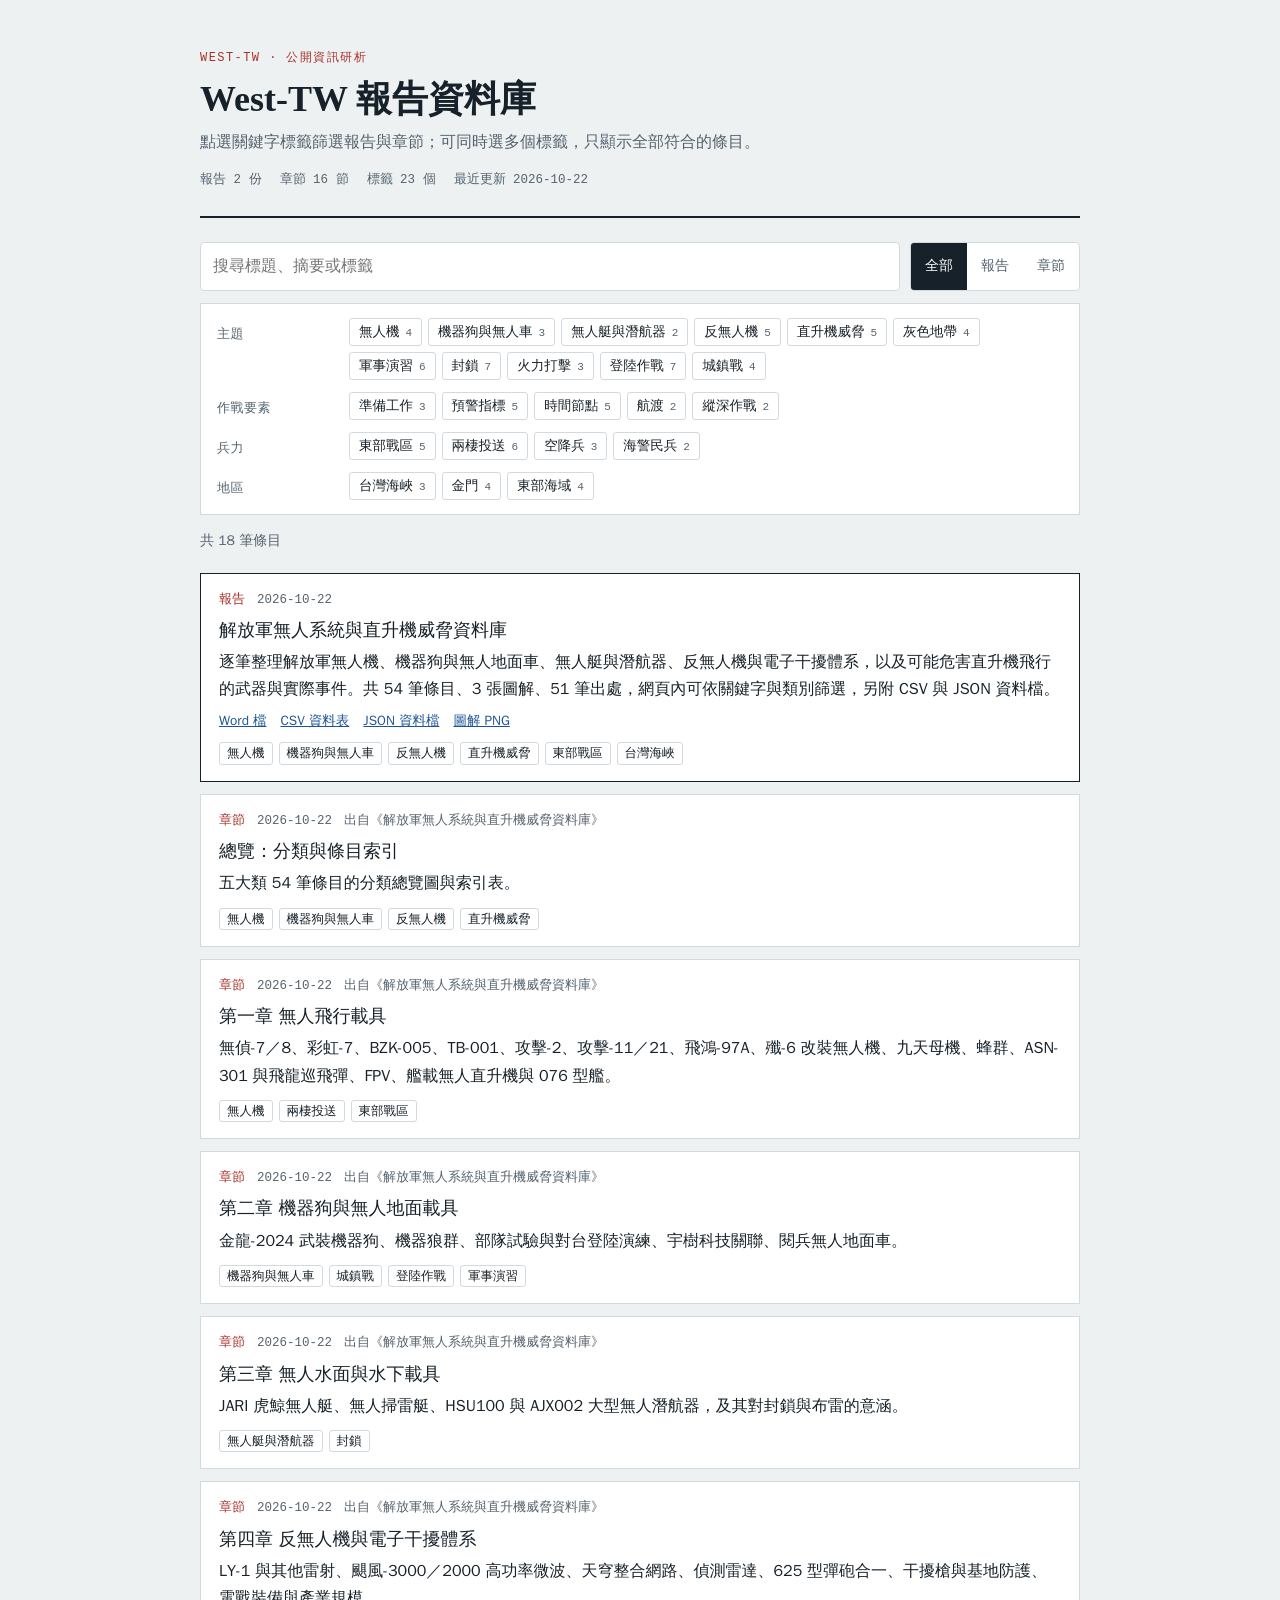
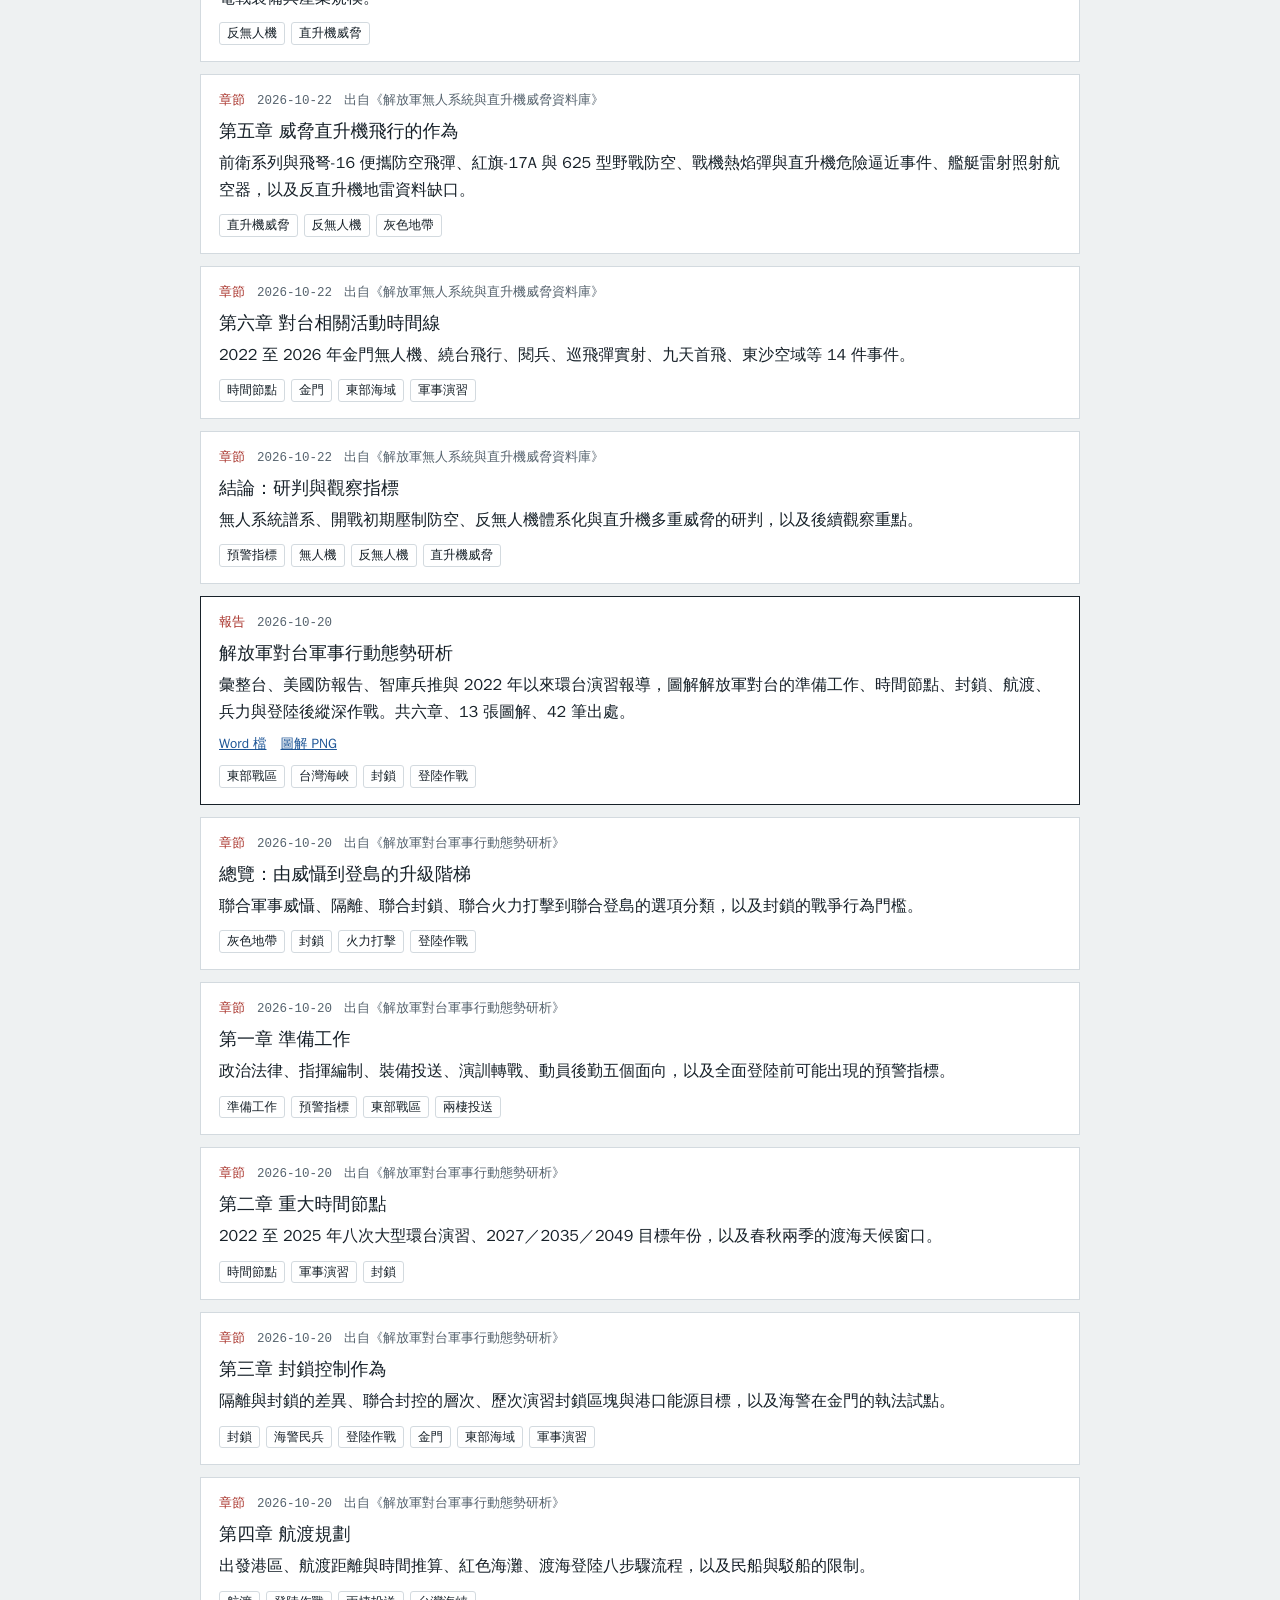
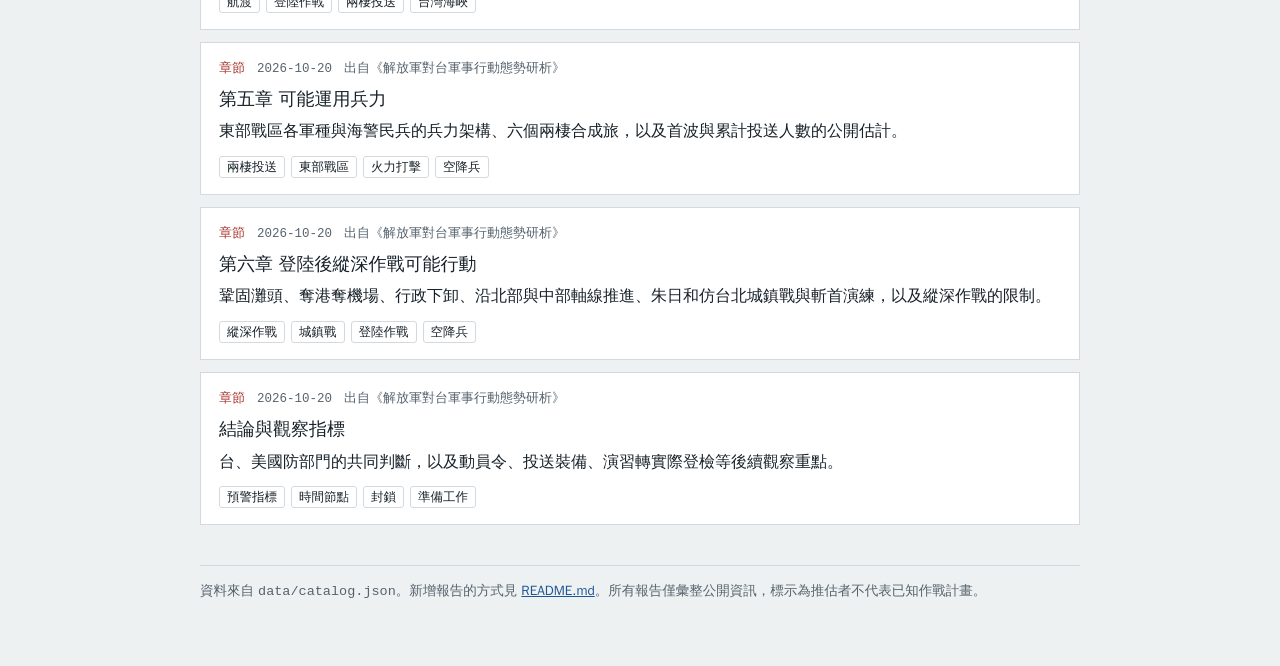
==== commit b2d89813: "首頁標籤精簡為 4 組 23 個，並避免快取舊資料 - 標籤由 7 組 60 個合併為主題、作戰要素、兵力、地區 4 組 23 個；裝備型號、   城市與資料來源不再另立標籤，兩份報告的標籤依對照表改" ====
--- a/index.html
+++ b/index.html
@@ -98,7 +98,7 @@
 </footer>
 </div>
 
-<script src="data/catalog.js"></script>
+<script src="data/catalog.js?v=644358f425"></script>
 <script>
 (function () {
   var cat = window.WEST_TW_CATALOG;
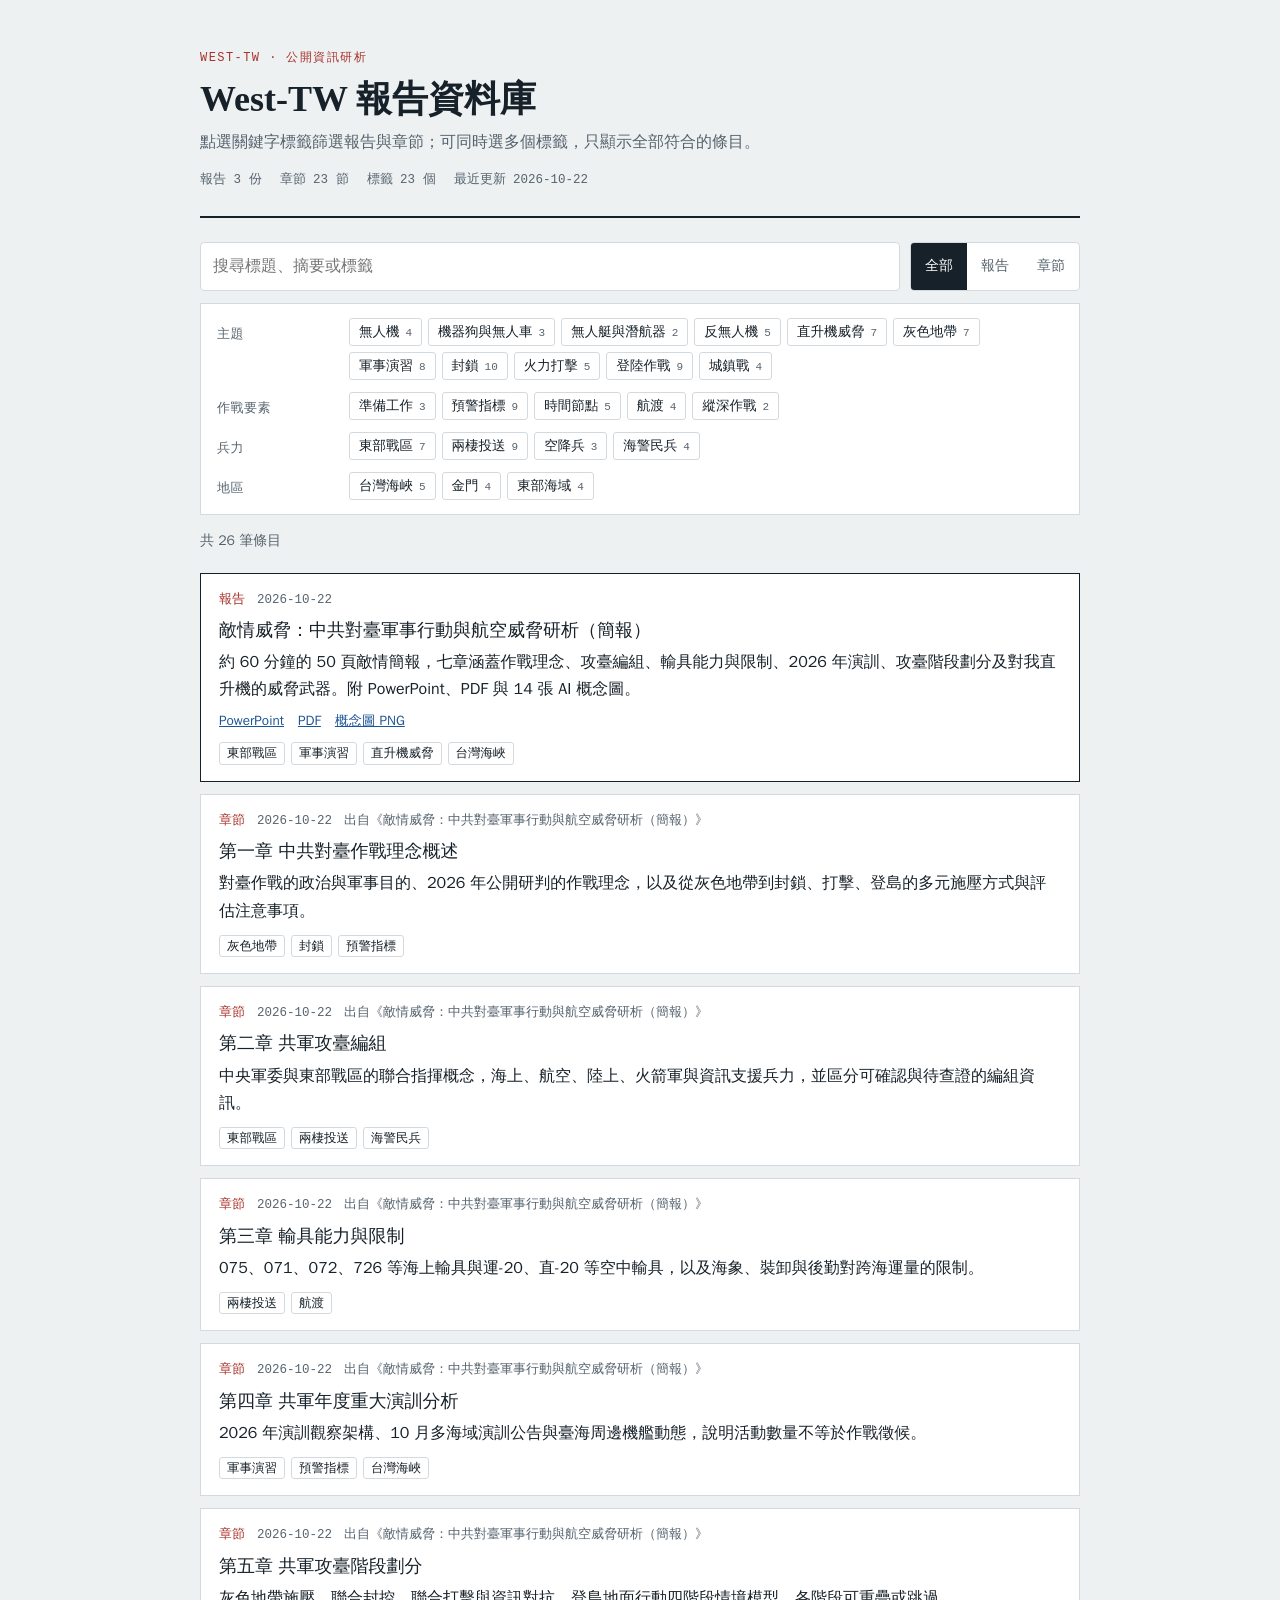
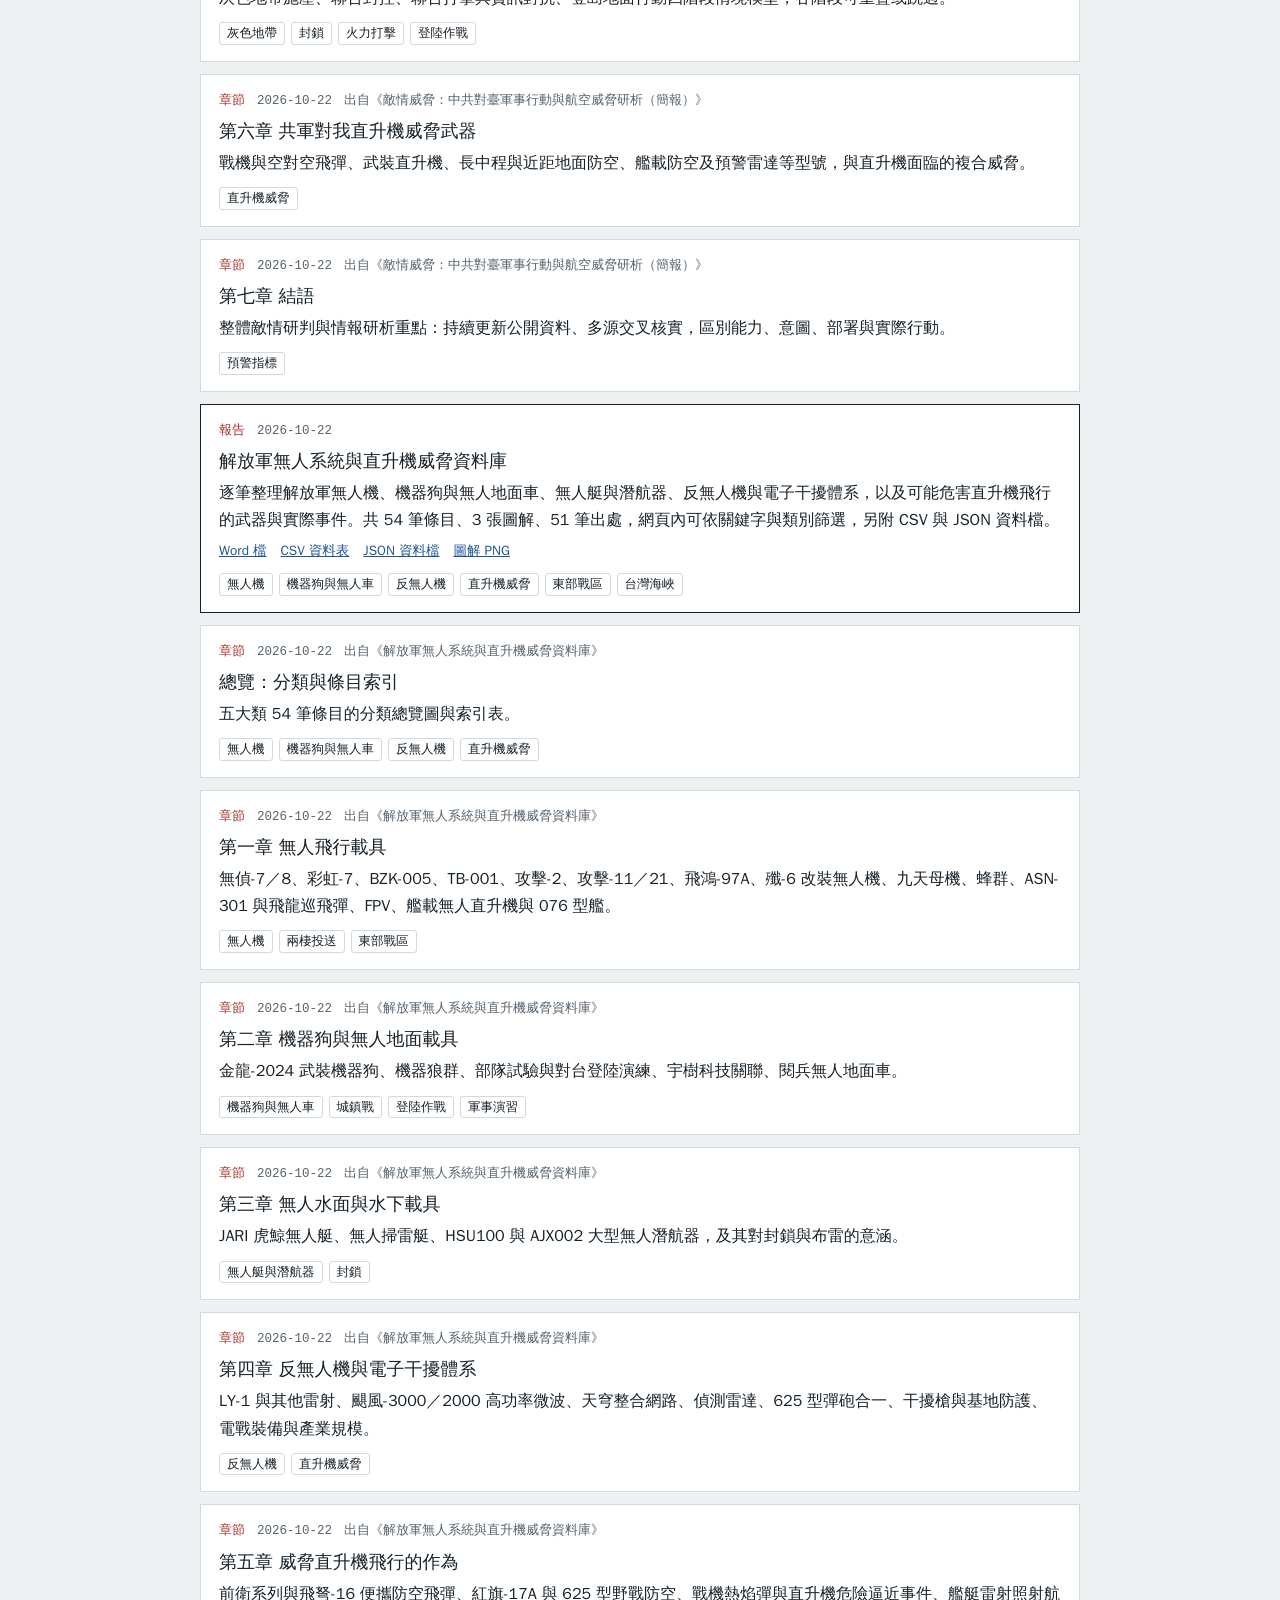
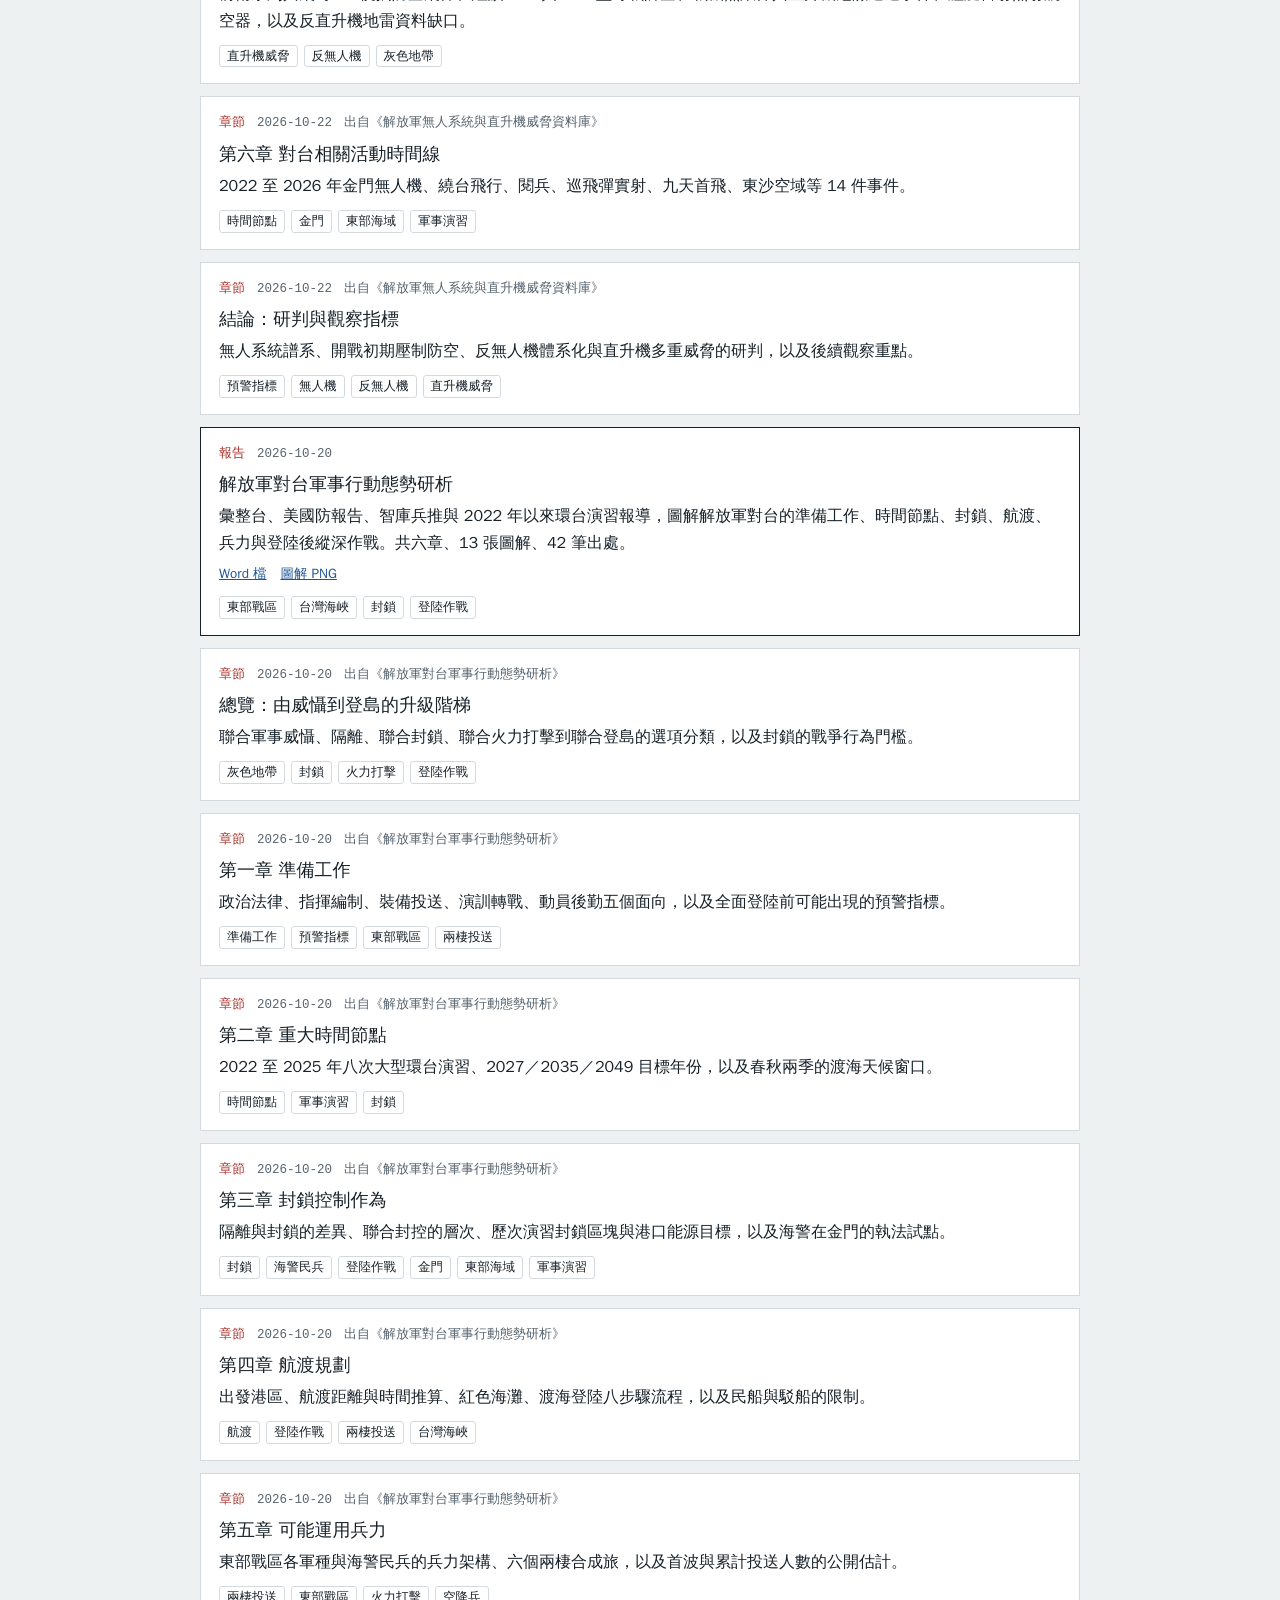
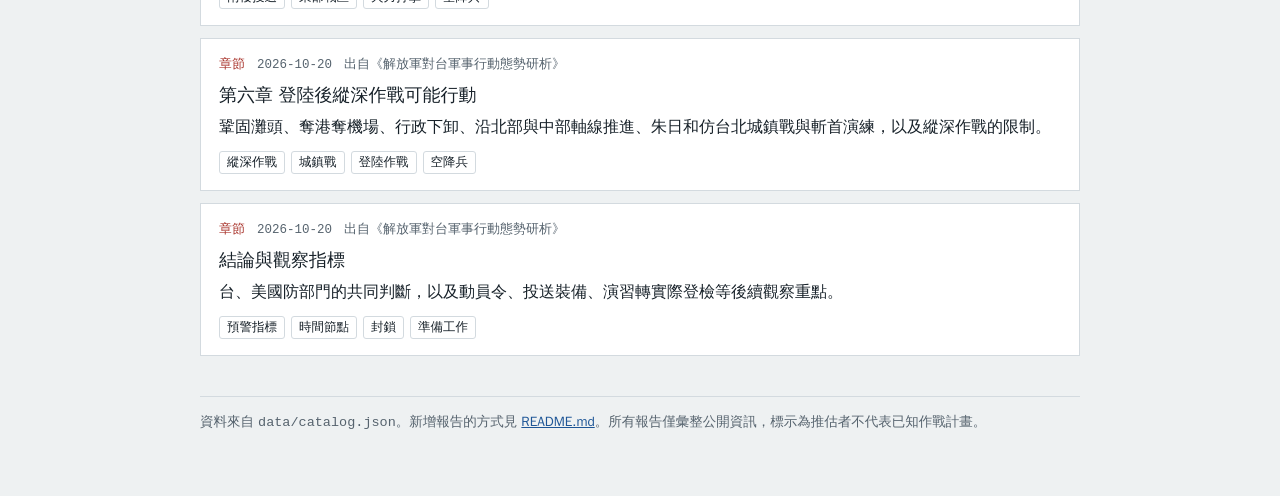
==== commit 8c28926d: "新增敵情威脅簡報（中共對臺軍事行動與航空威脅研析） - reports/2026-10-enemy-briefing：50 頁簡報的離線網頁版、PowerPoint、PDF、14 張概念圖與產生程式 " ====
--- a/index.html
+++ b/index.html
@@ -98,7 +98,7 @@
 </footer>
 </div>
 
-<script src="data/catalog.js?v=644358f425"></script>
+<script src="data/catalog.js?v=159fae2b57"></script>
 <script>
 (function () {
   var cat = window.WEST_TW_CATALOG;
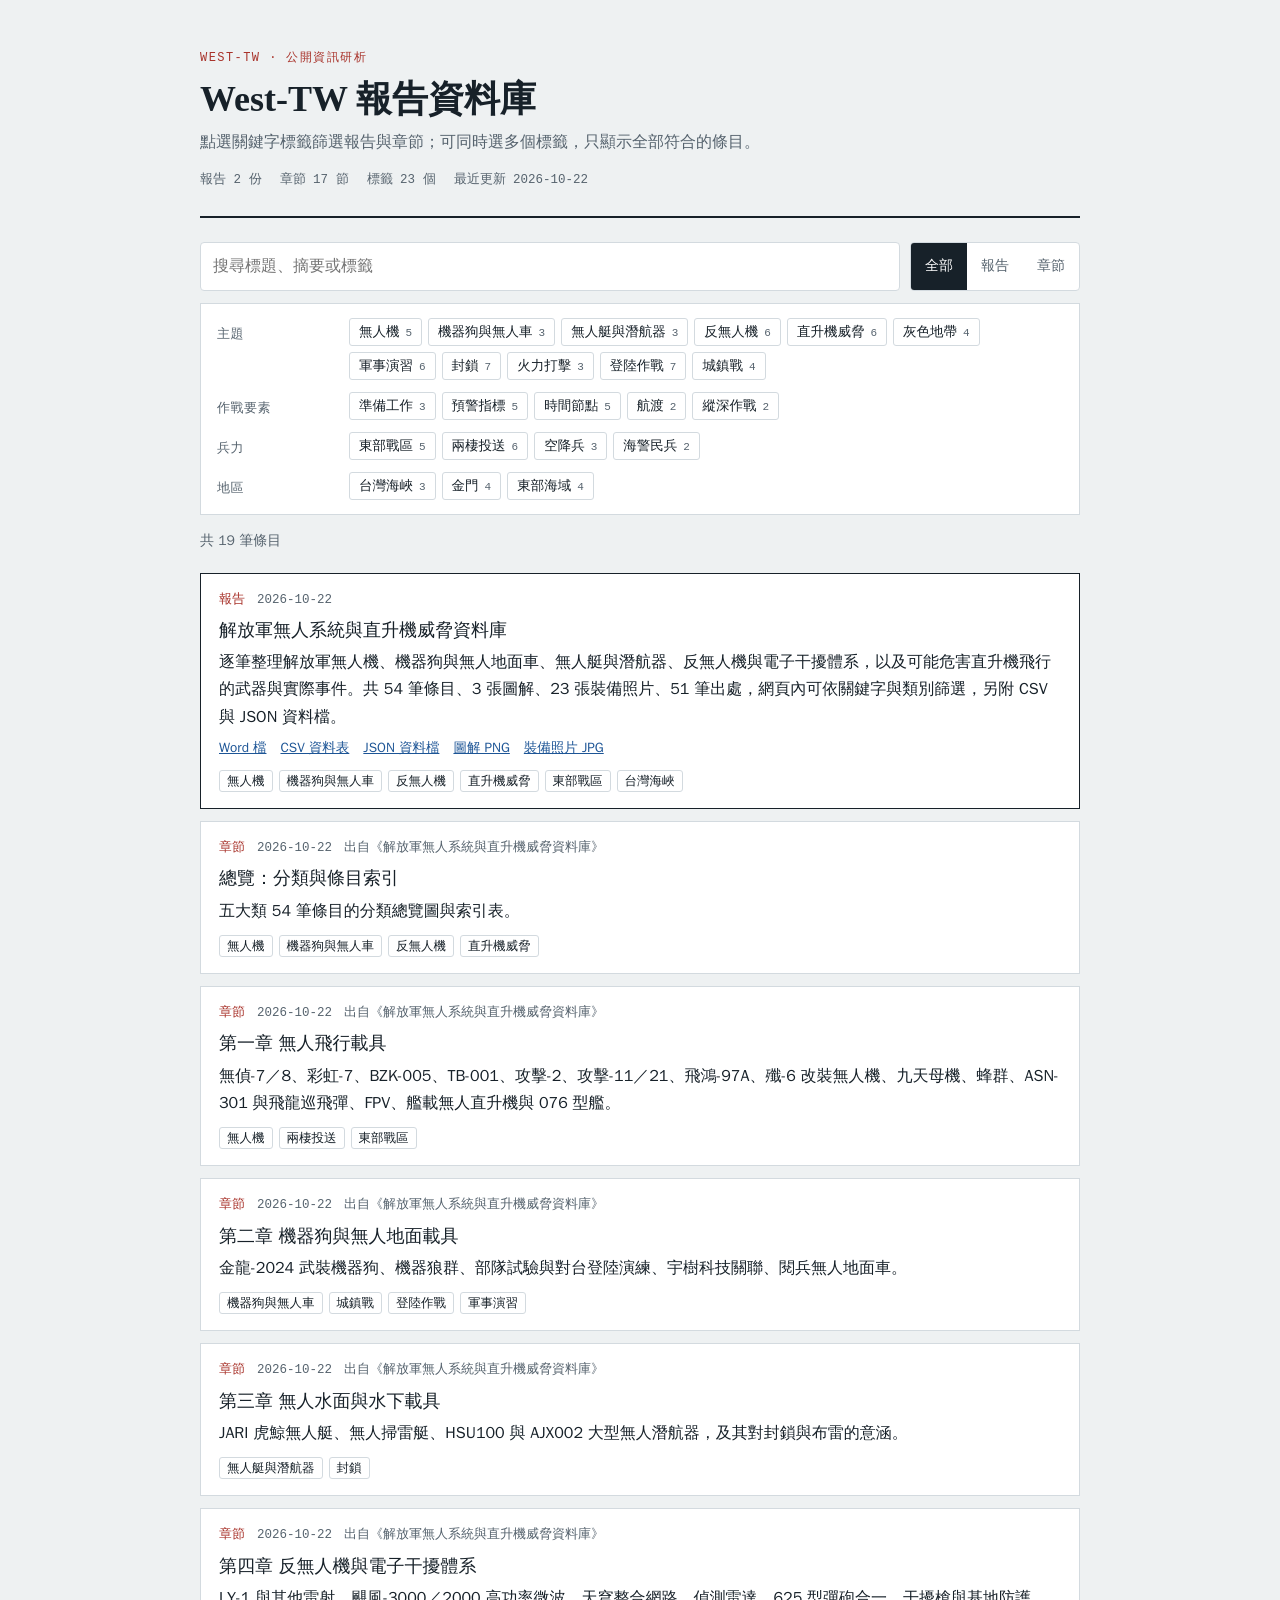
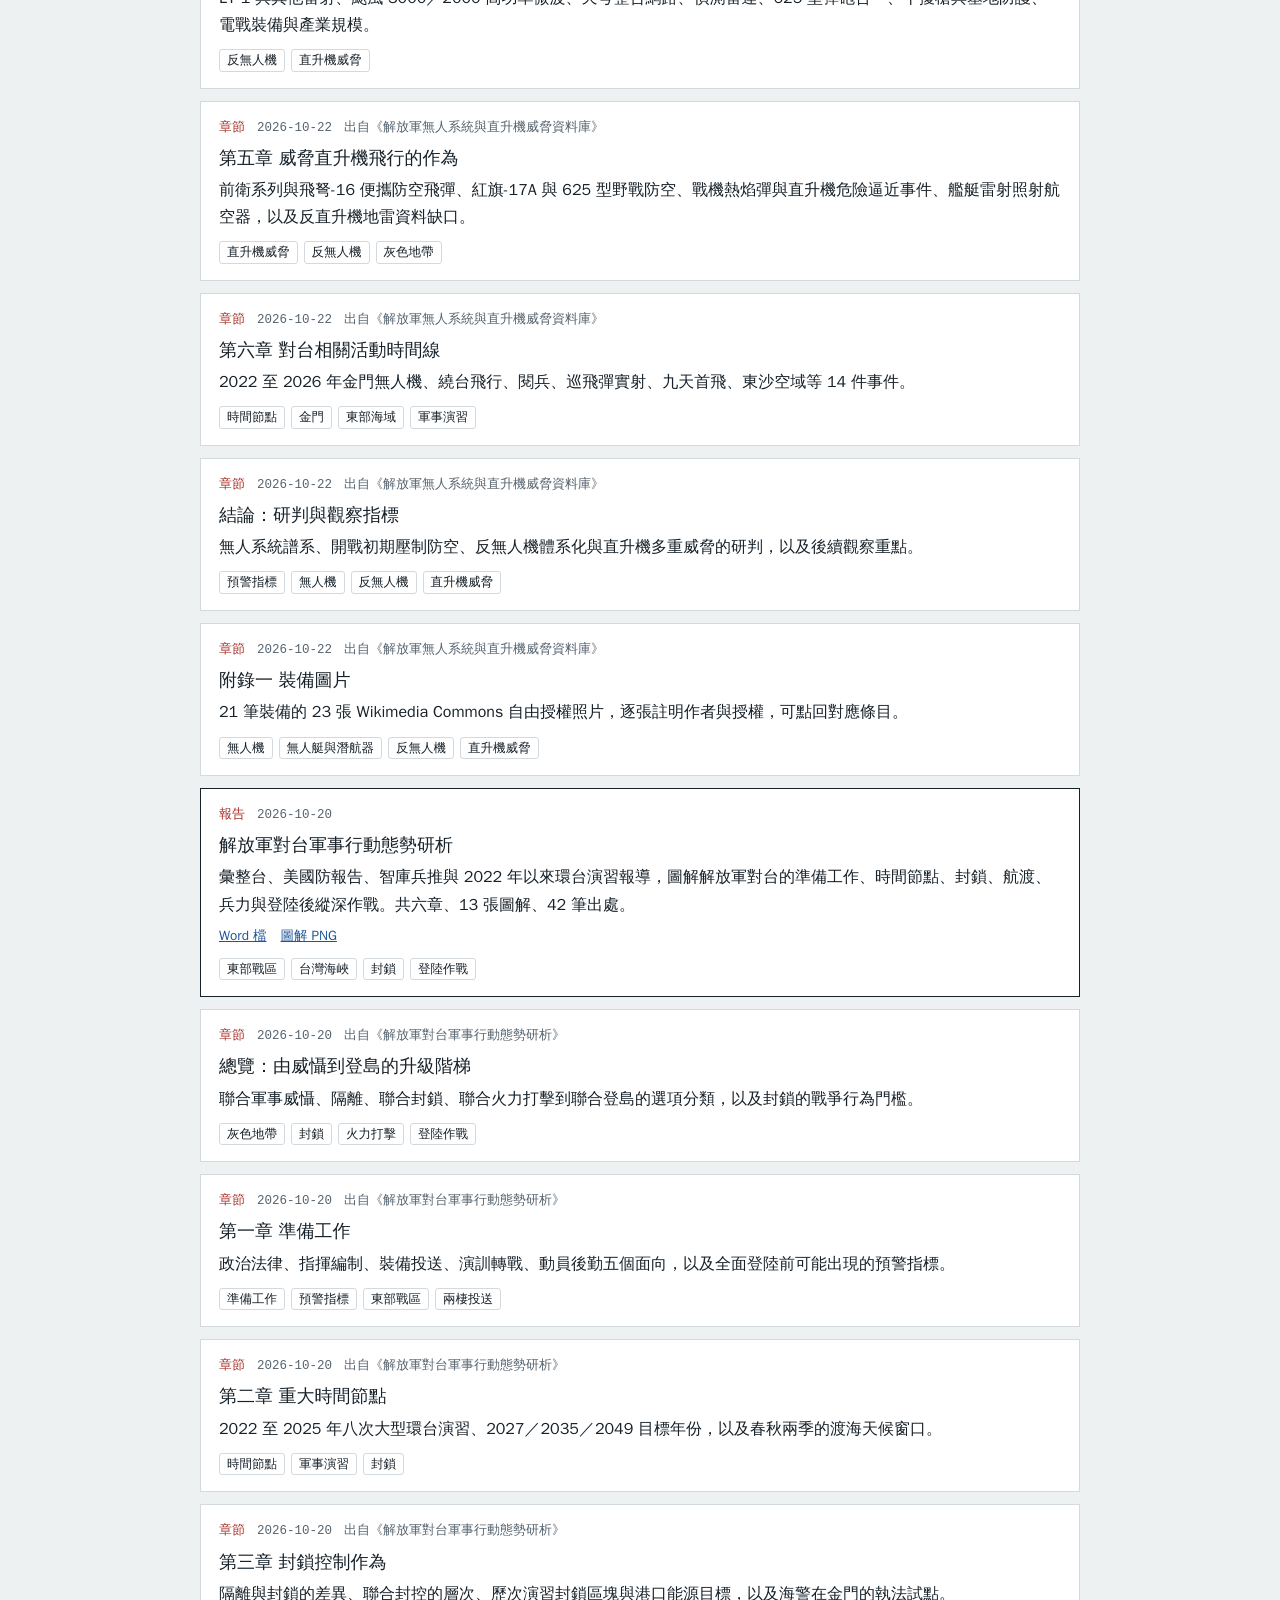
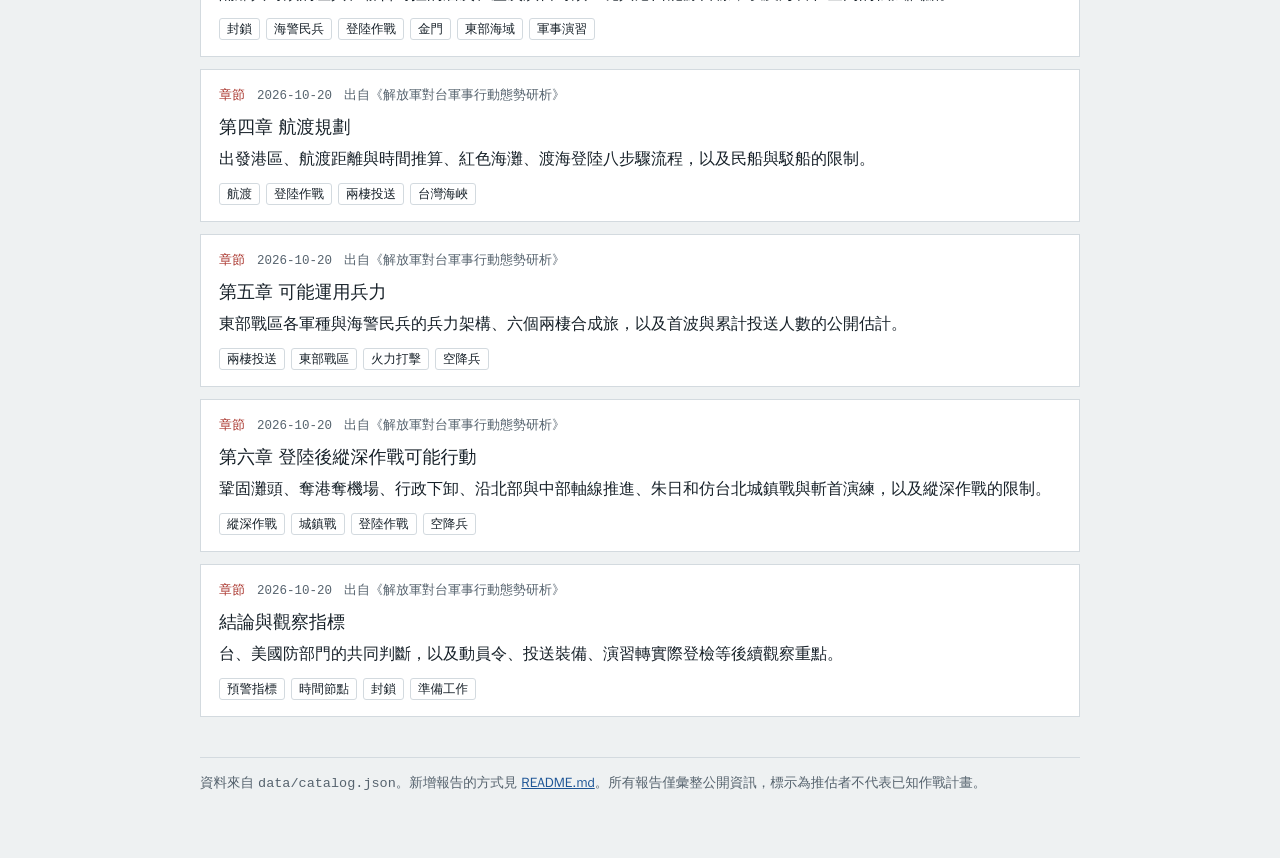
==== commit 587dc28b: "無人系統資料庫：新增附錄一 裝備圖片（23 張 Wikimedia Commons 自由授權照片） - 21 筆條目附照片，逐張註明作者與授權，條目卡片加「圖片」連結 - 圖片以 base64 內嵌，" ====
--- a/index.html
+++ b/index.html
@@ -98,7 +98,7 @@
 </footer>
 </div>
 
-<script src="data/catalog.js?v=159fae2b57"></script>
+<script src="data/catalog.js?v=68a6e93bf1"></script>
 <script>
 (function () {
   var cat = window.WEST_TW_CATALOG;
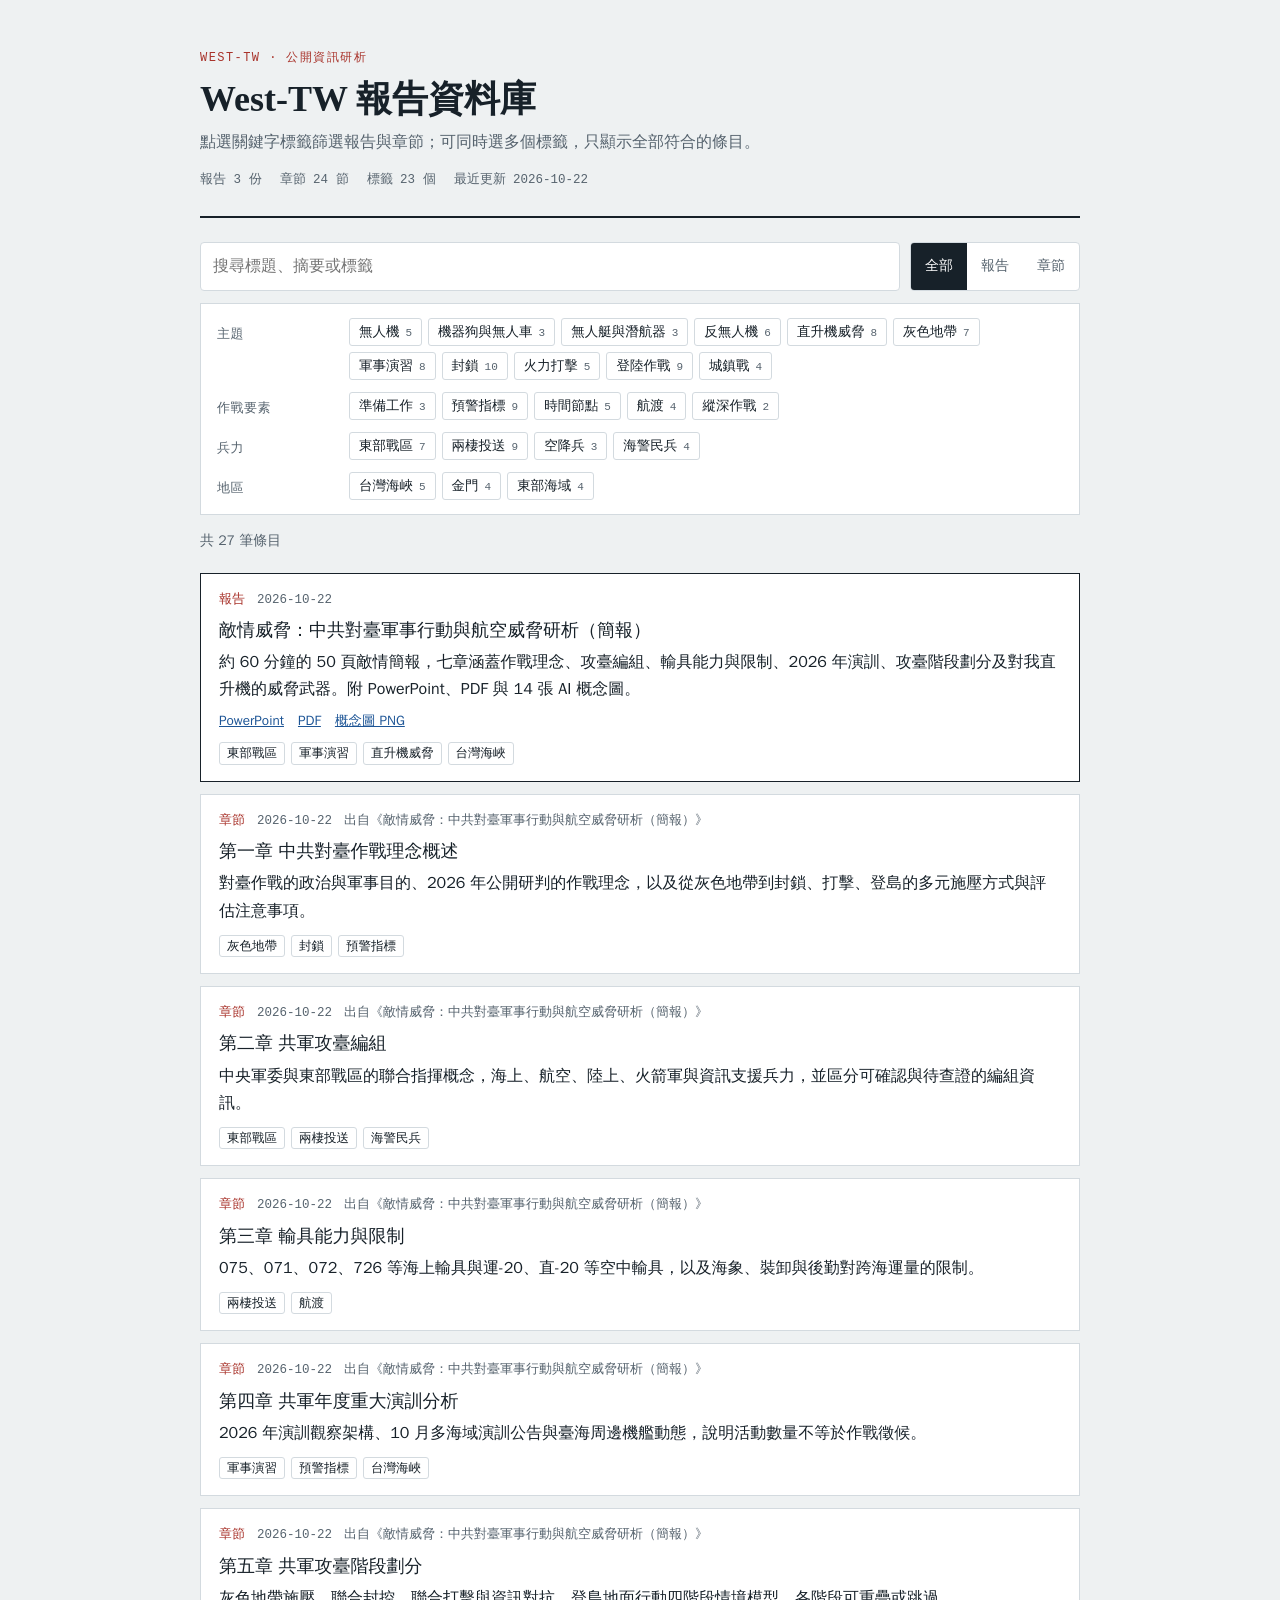
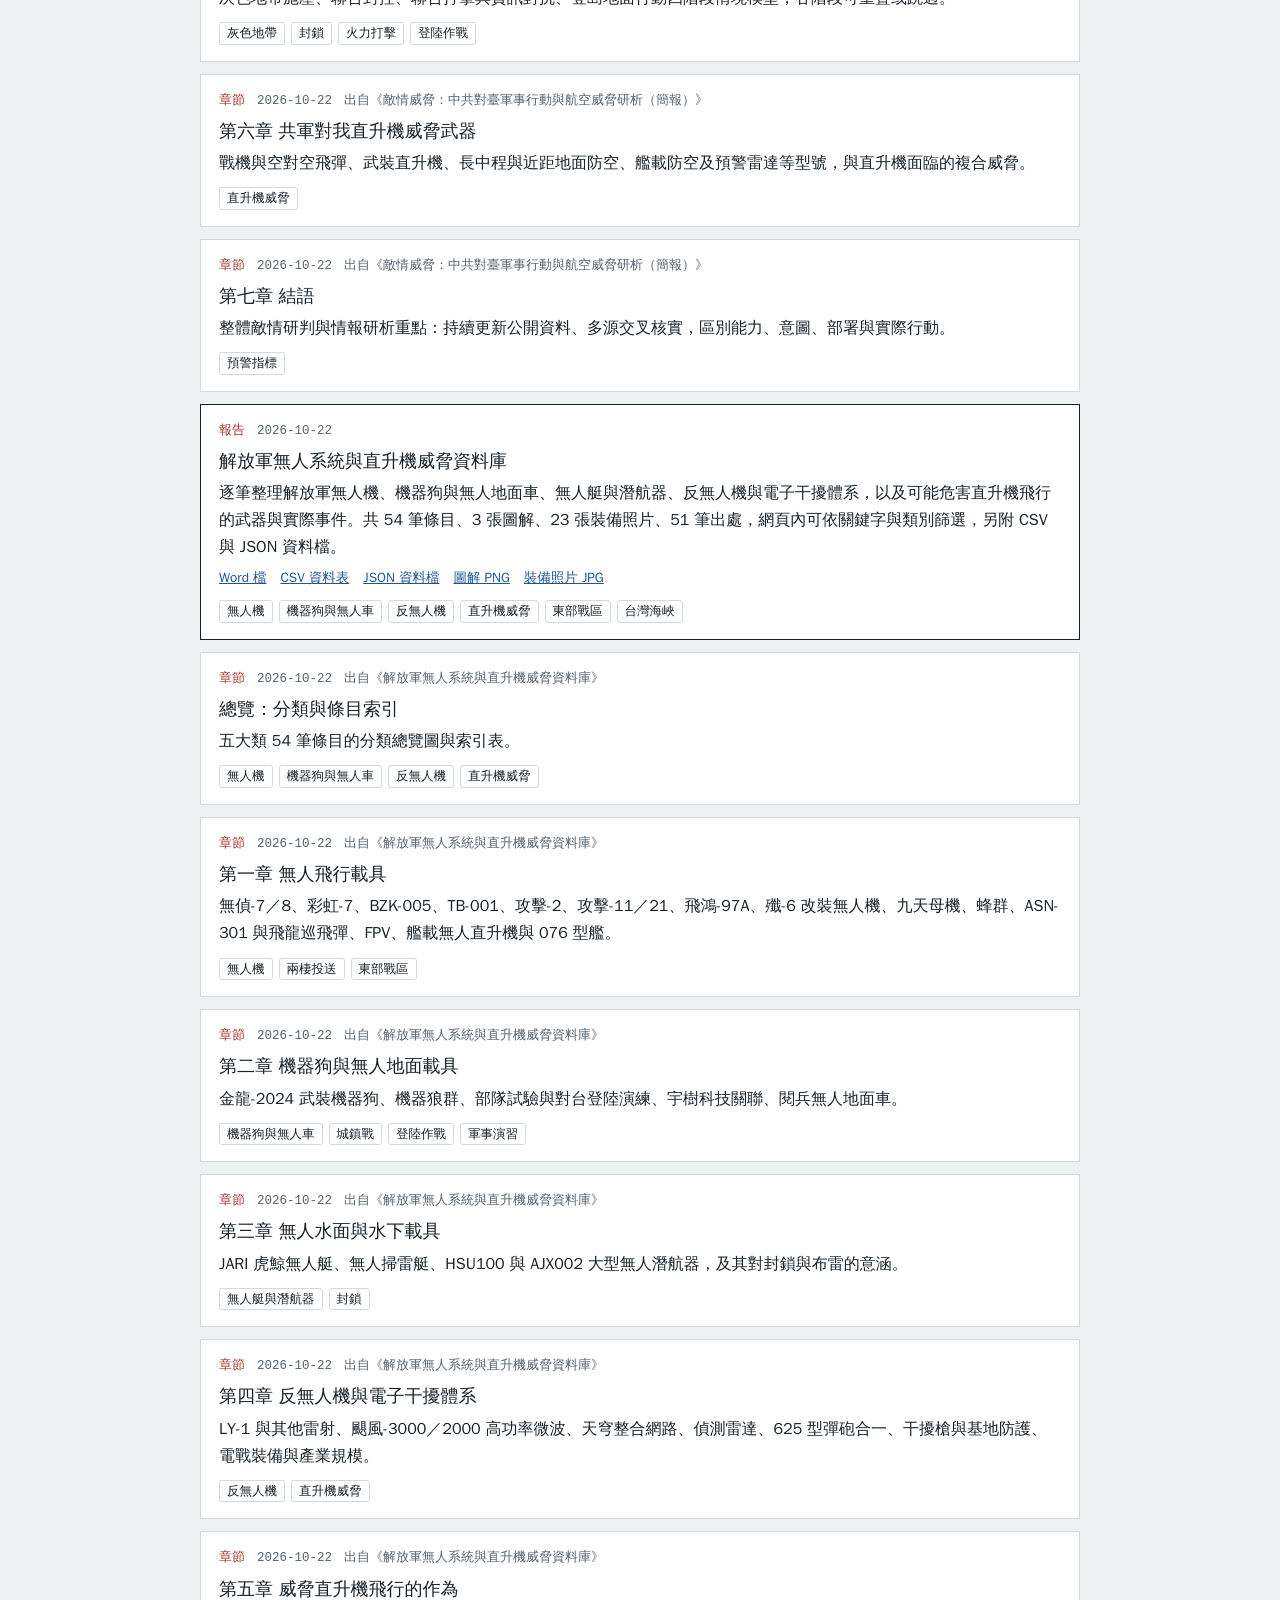
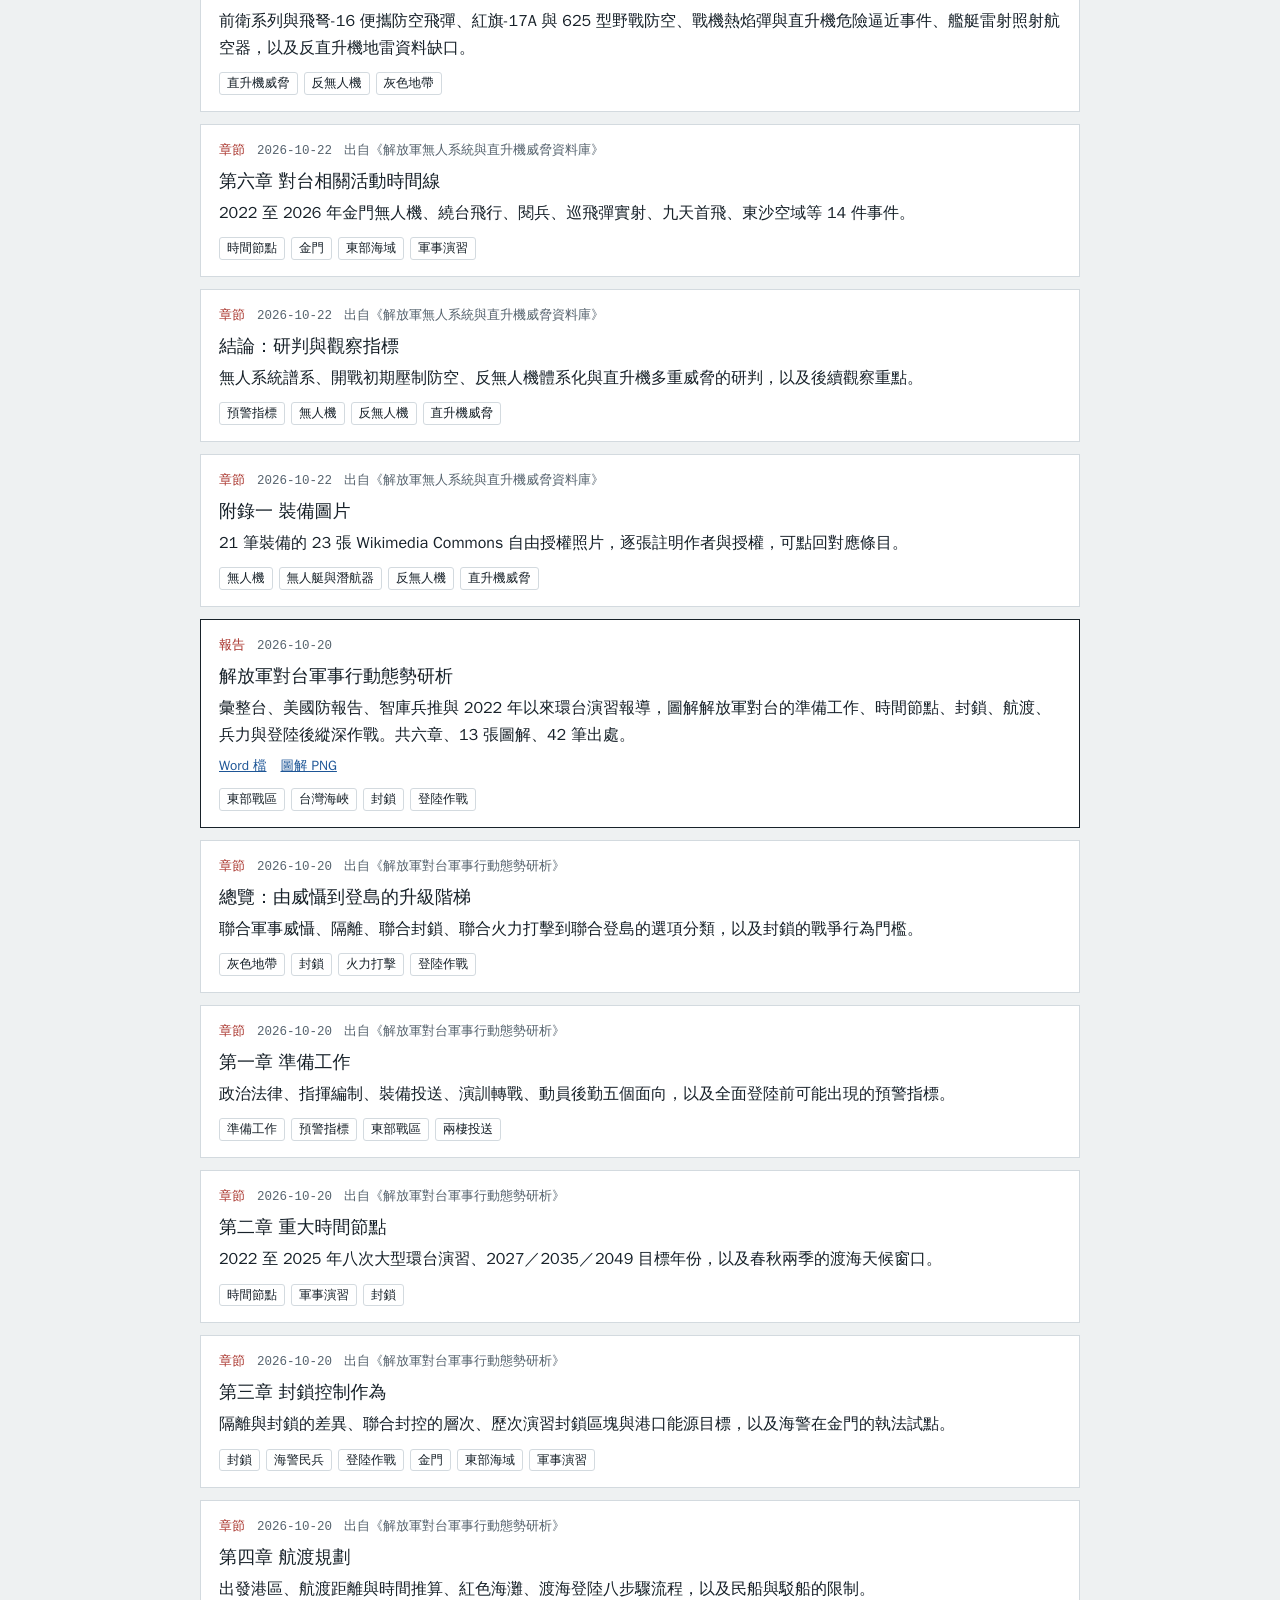
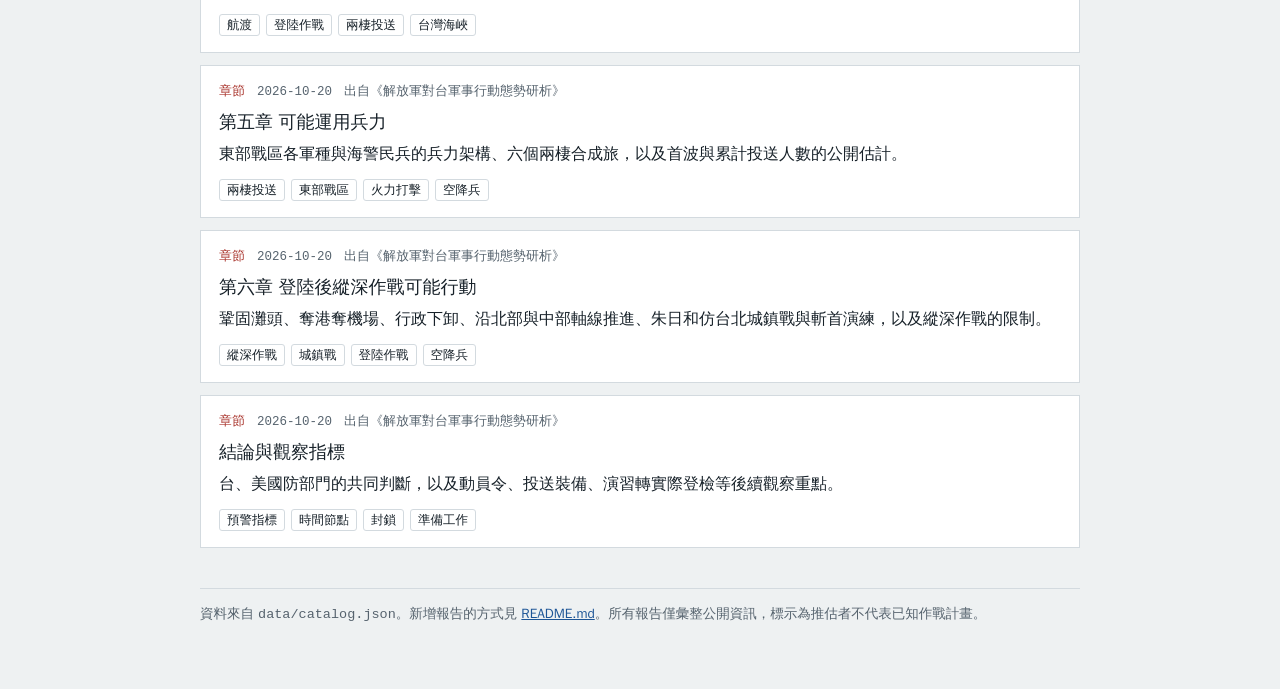
==== commit b90f2795: "Merge main into report/pla-unmanned-photos Co-Authored-By: Claude Opus 5.5 (1M context) <noreply@ant" ====
--- a/index.html
+++ b/index.html
@@ -98,7 +98,7 @@
 </footer>
 </div>
 
-<script src="data/catalog.js?v=68a6e93bf1"></script>
+<script src="data/catalog.js?v=dd23222007"></script>
 <script>
 (function () {
   var cat = window.WEST_TW_CATALOG;
